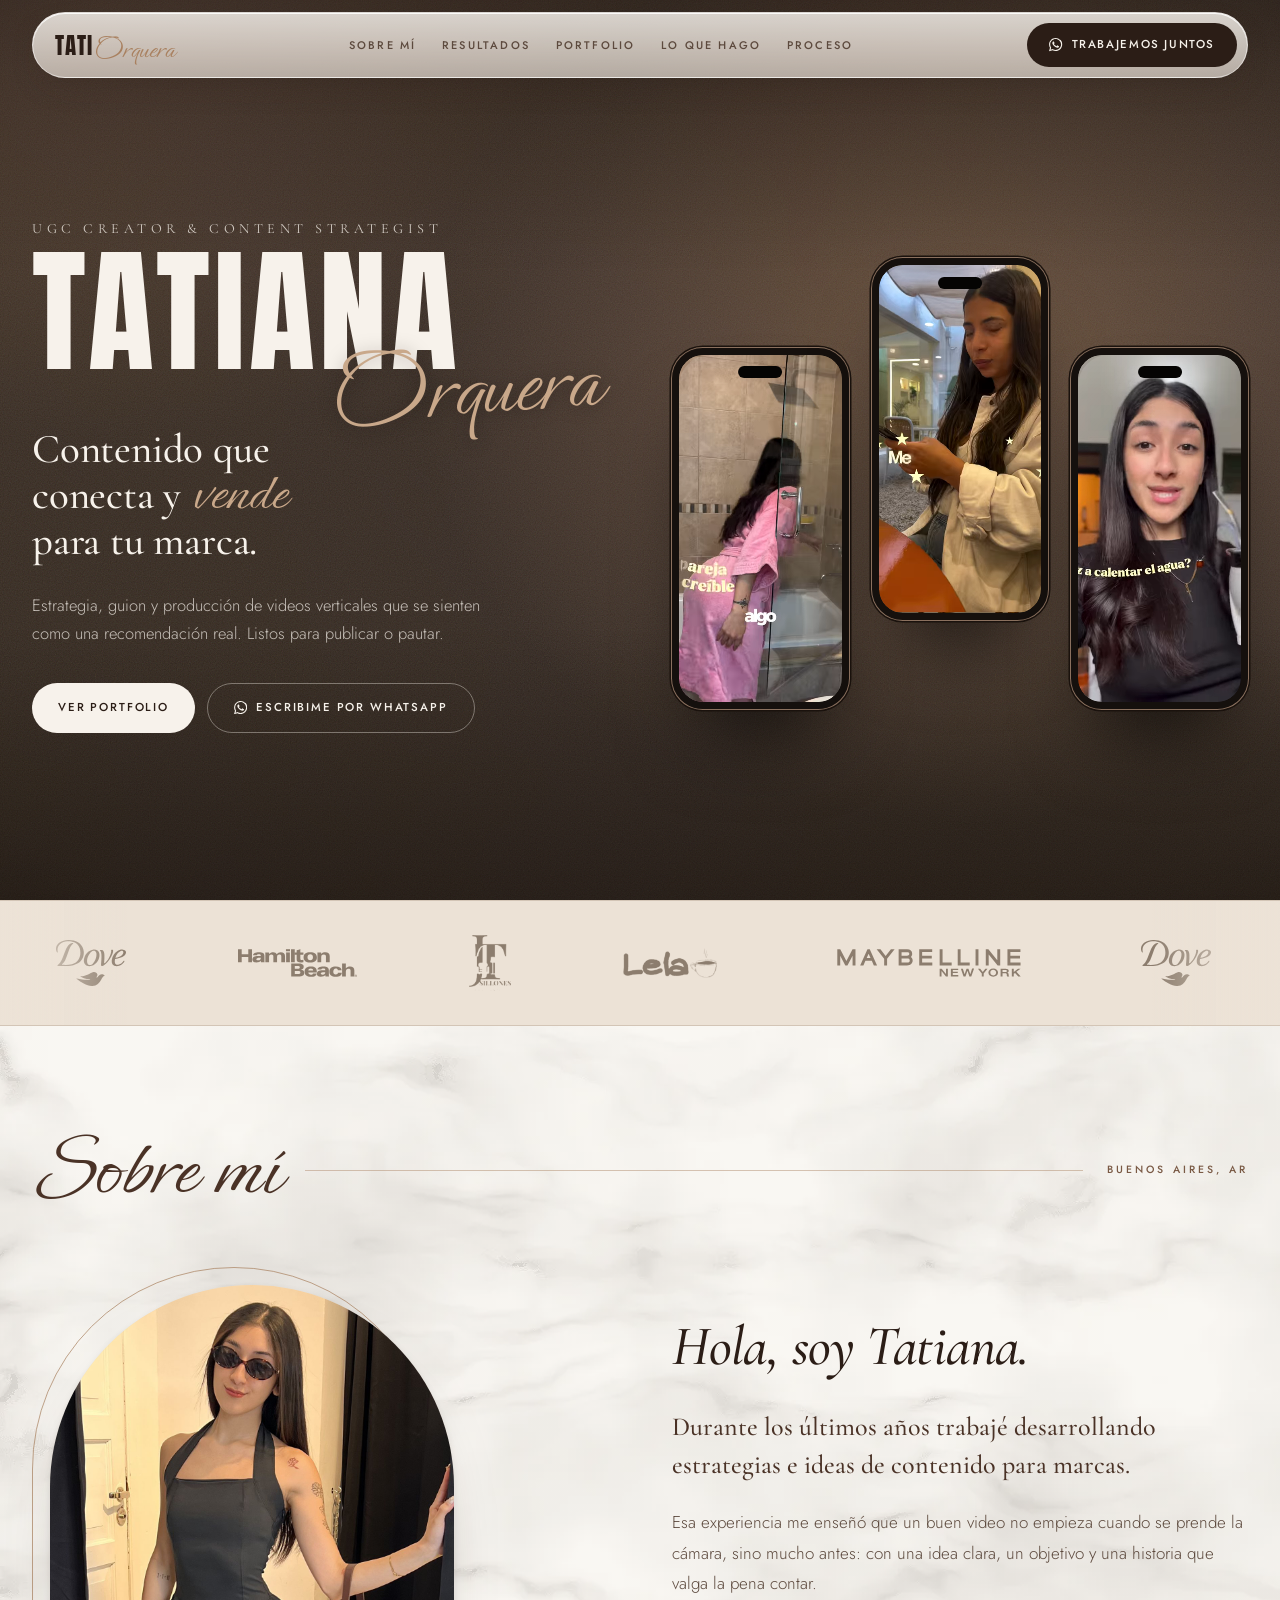
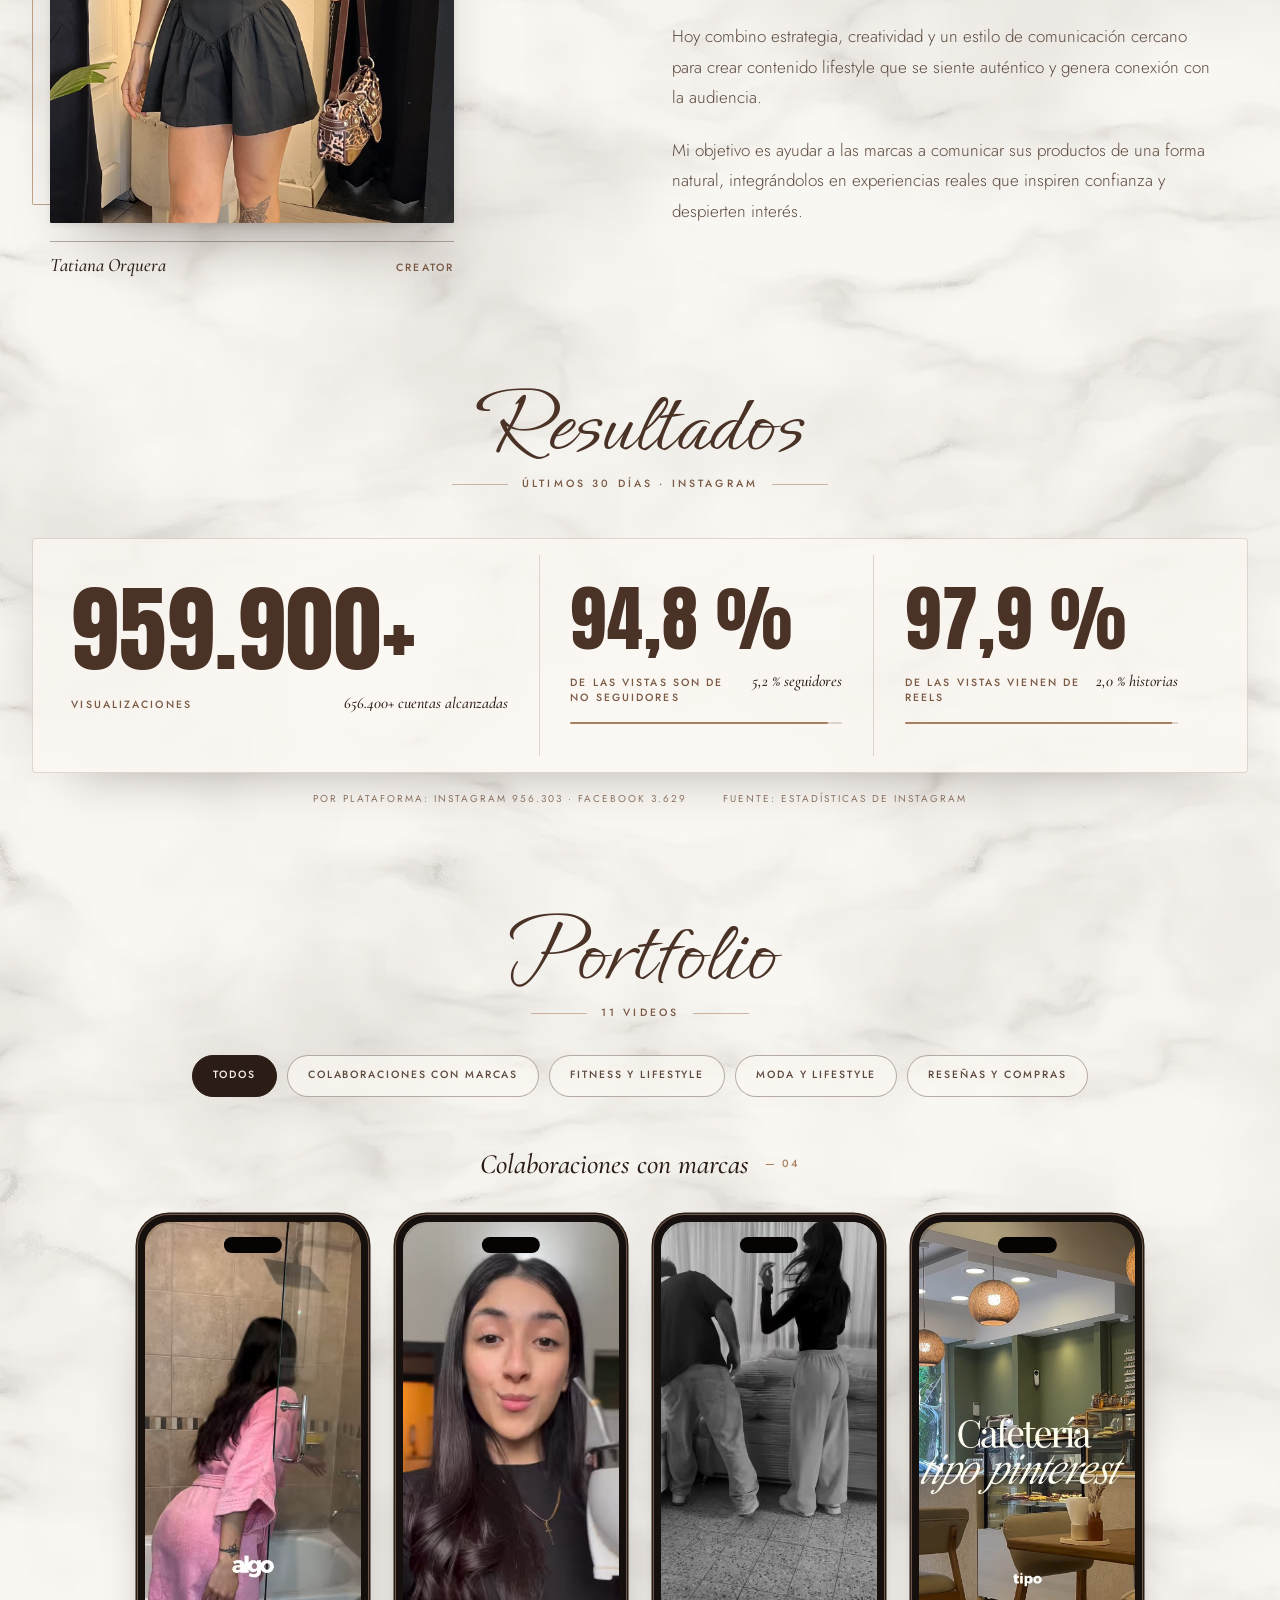
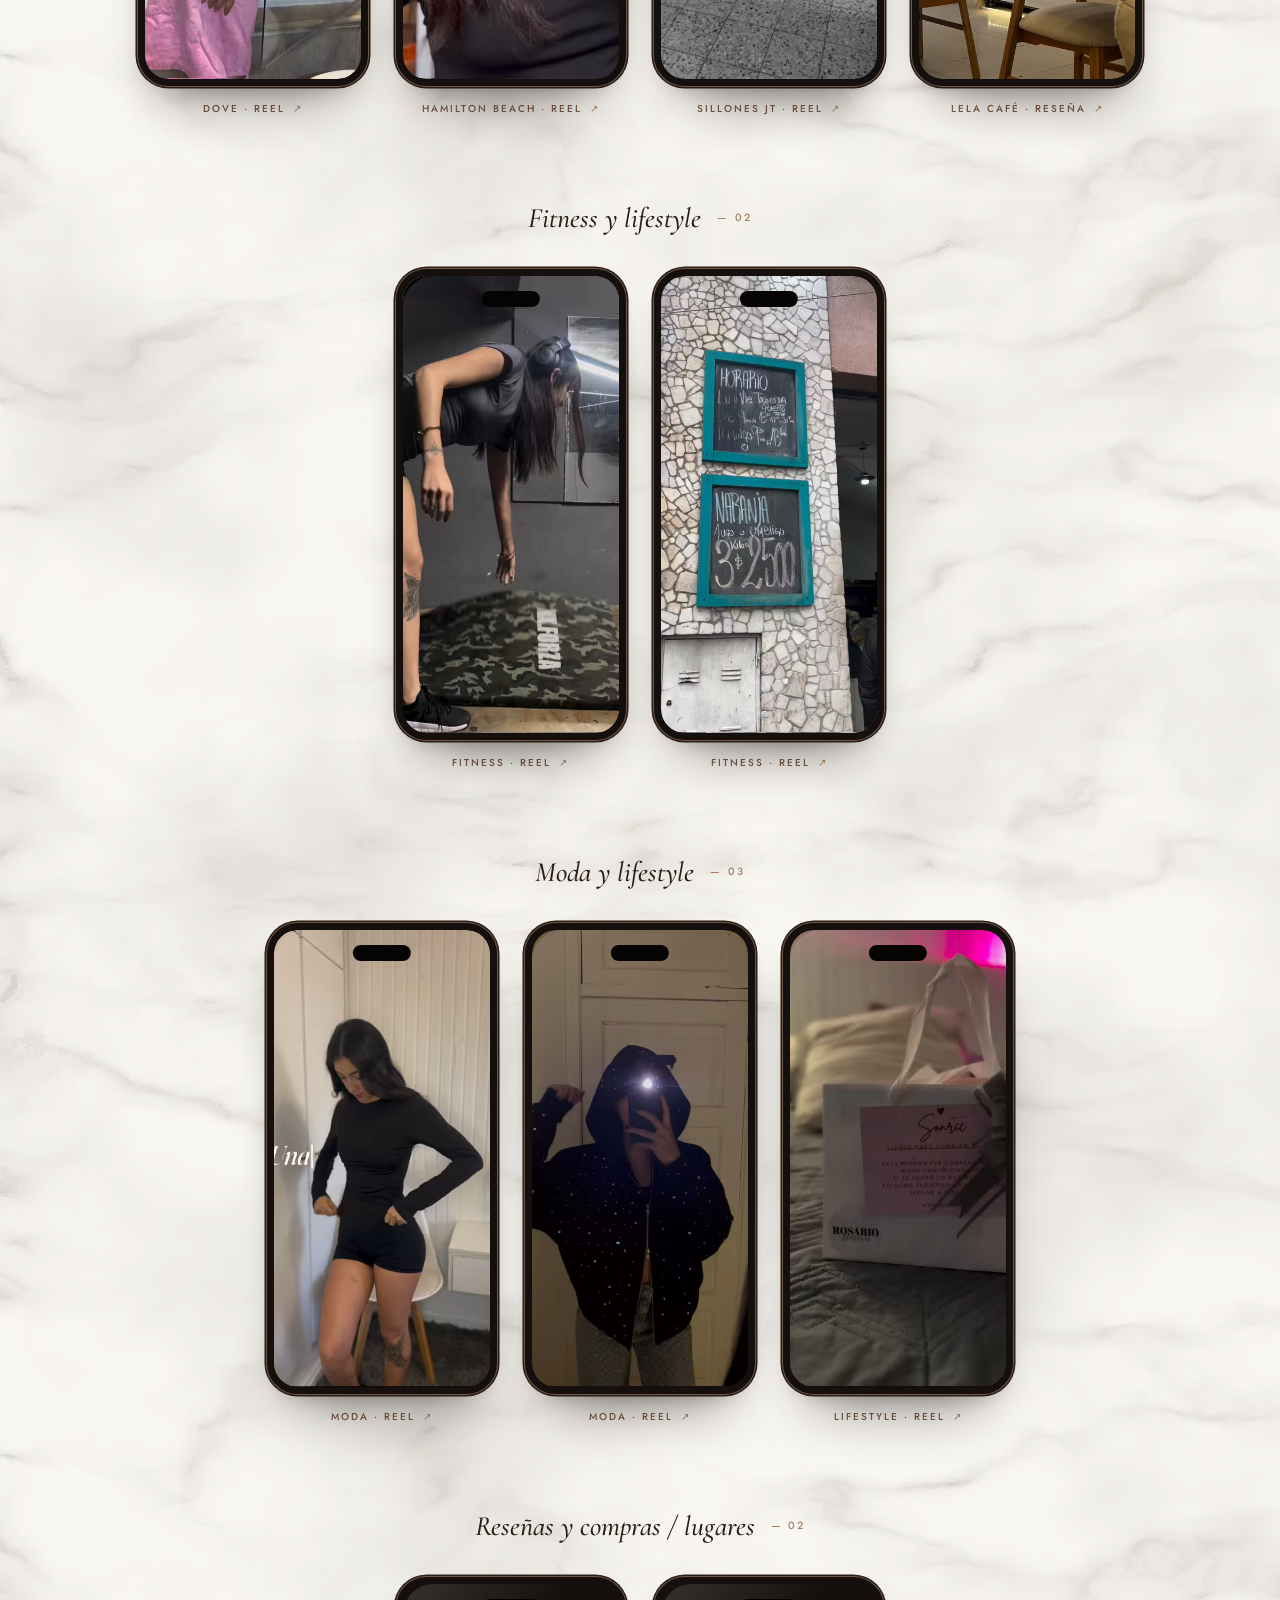
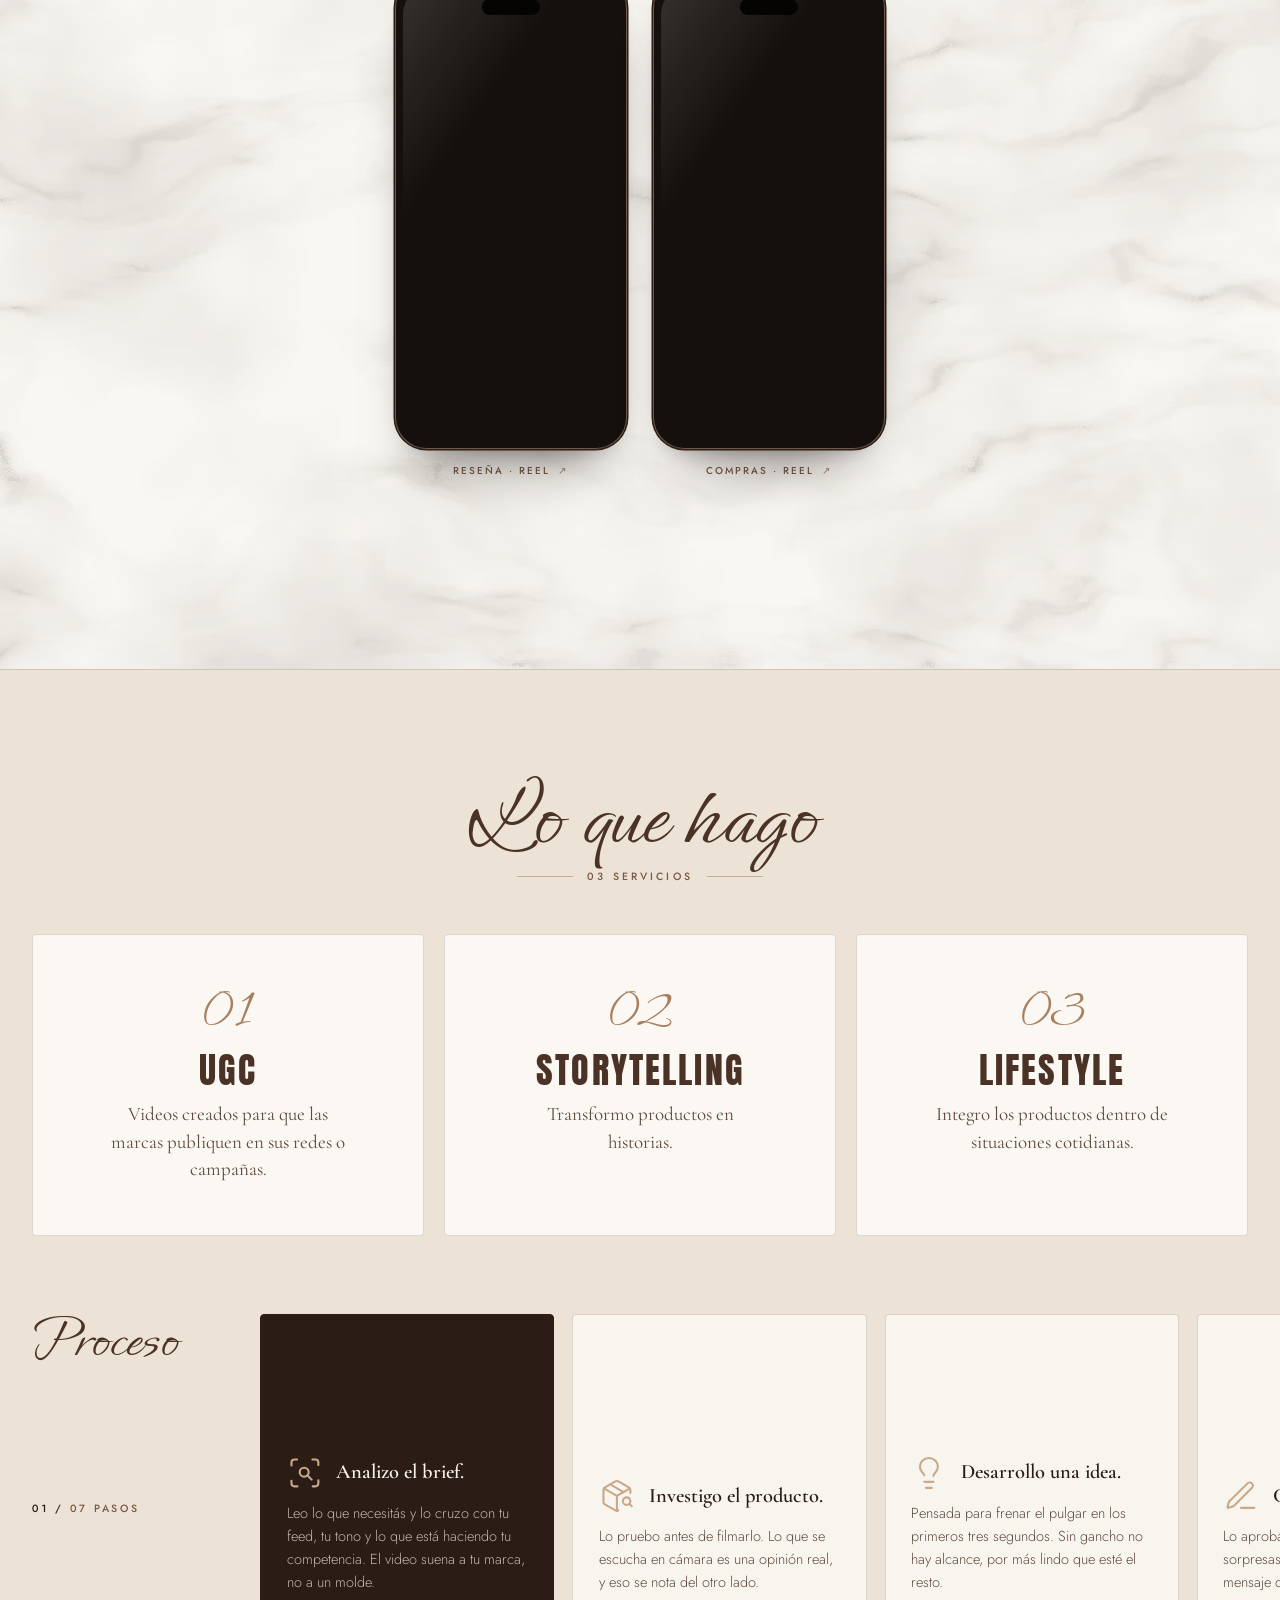
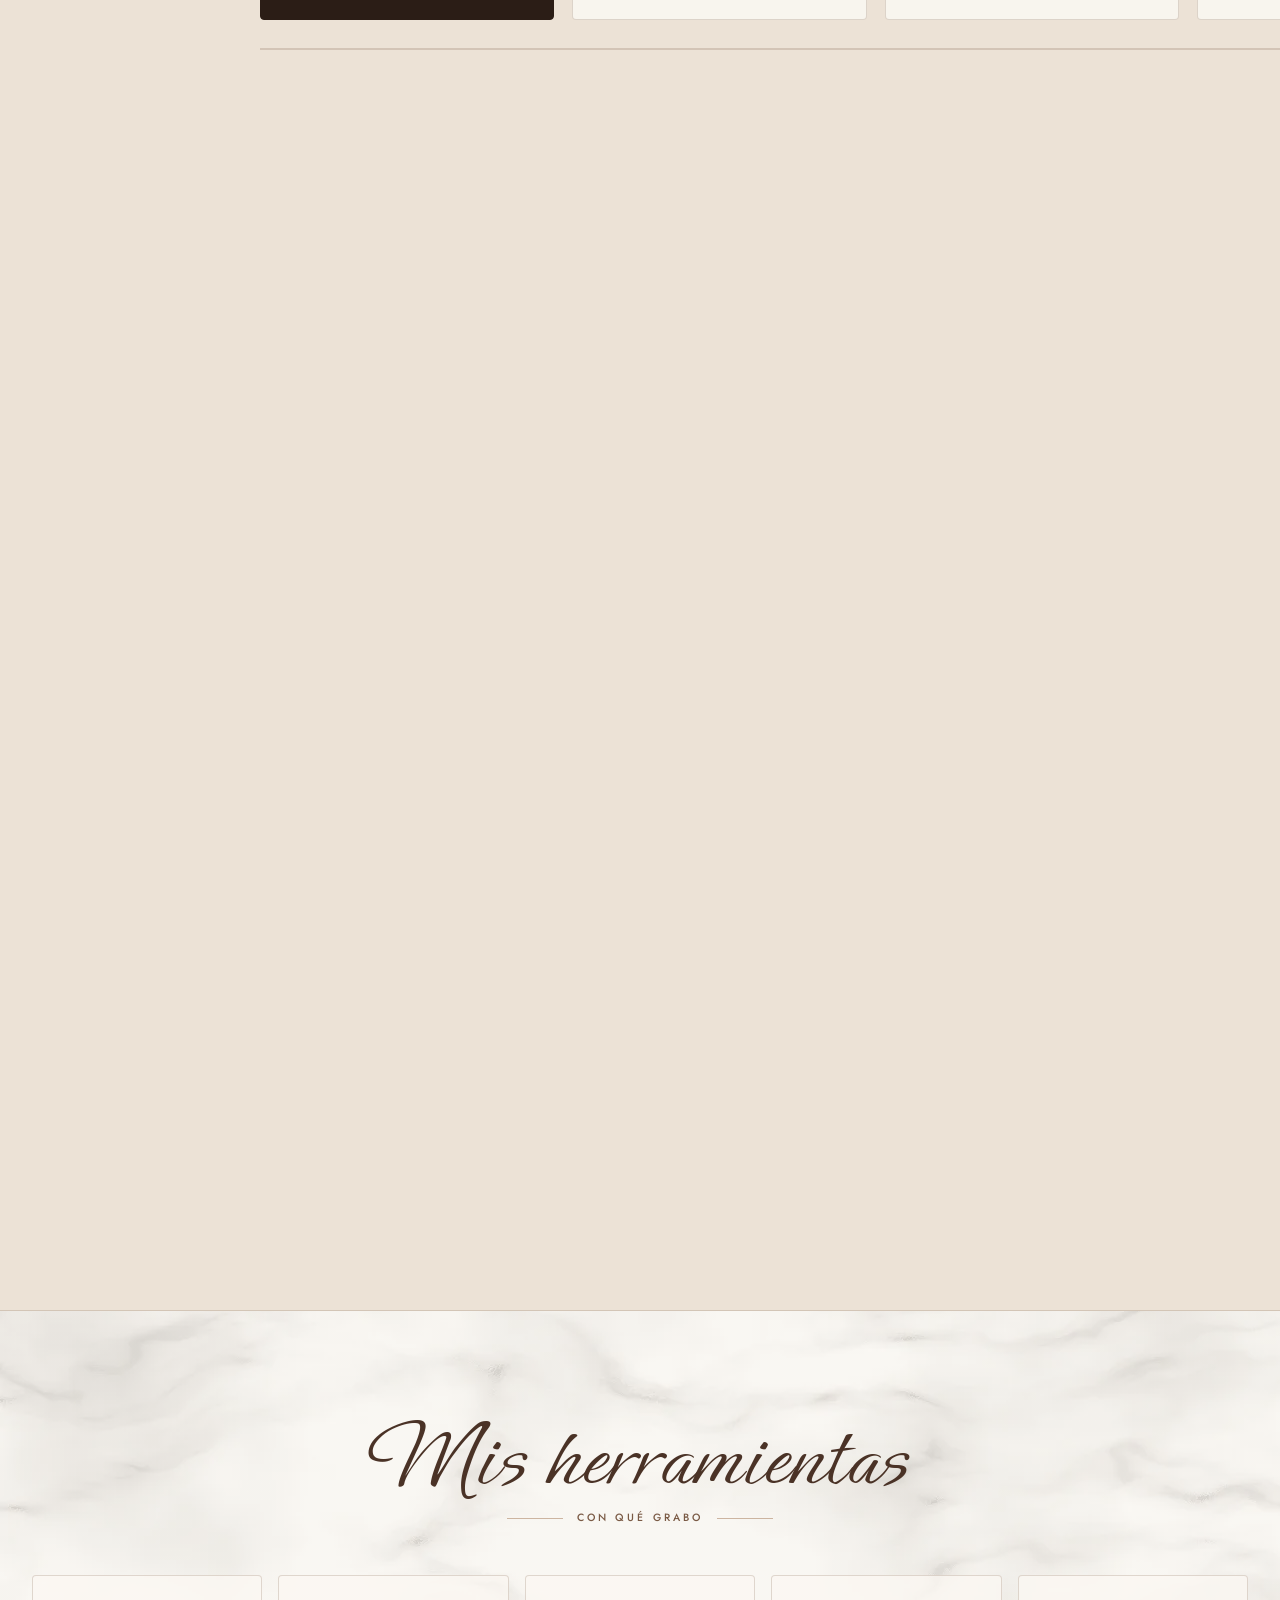
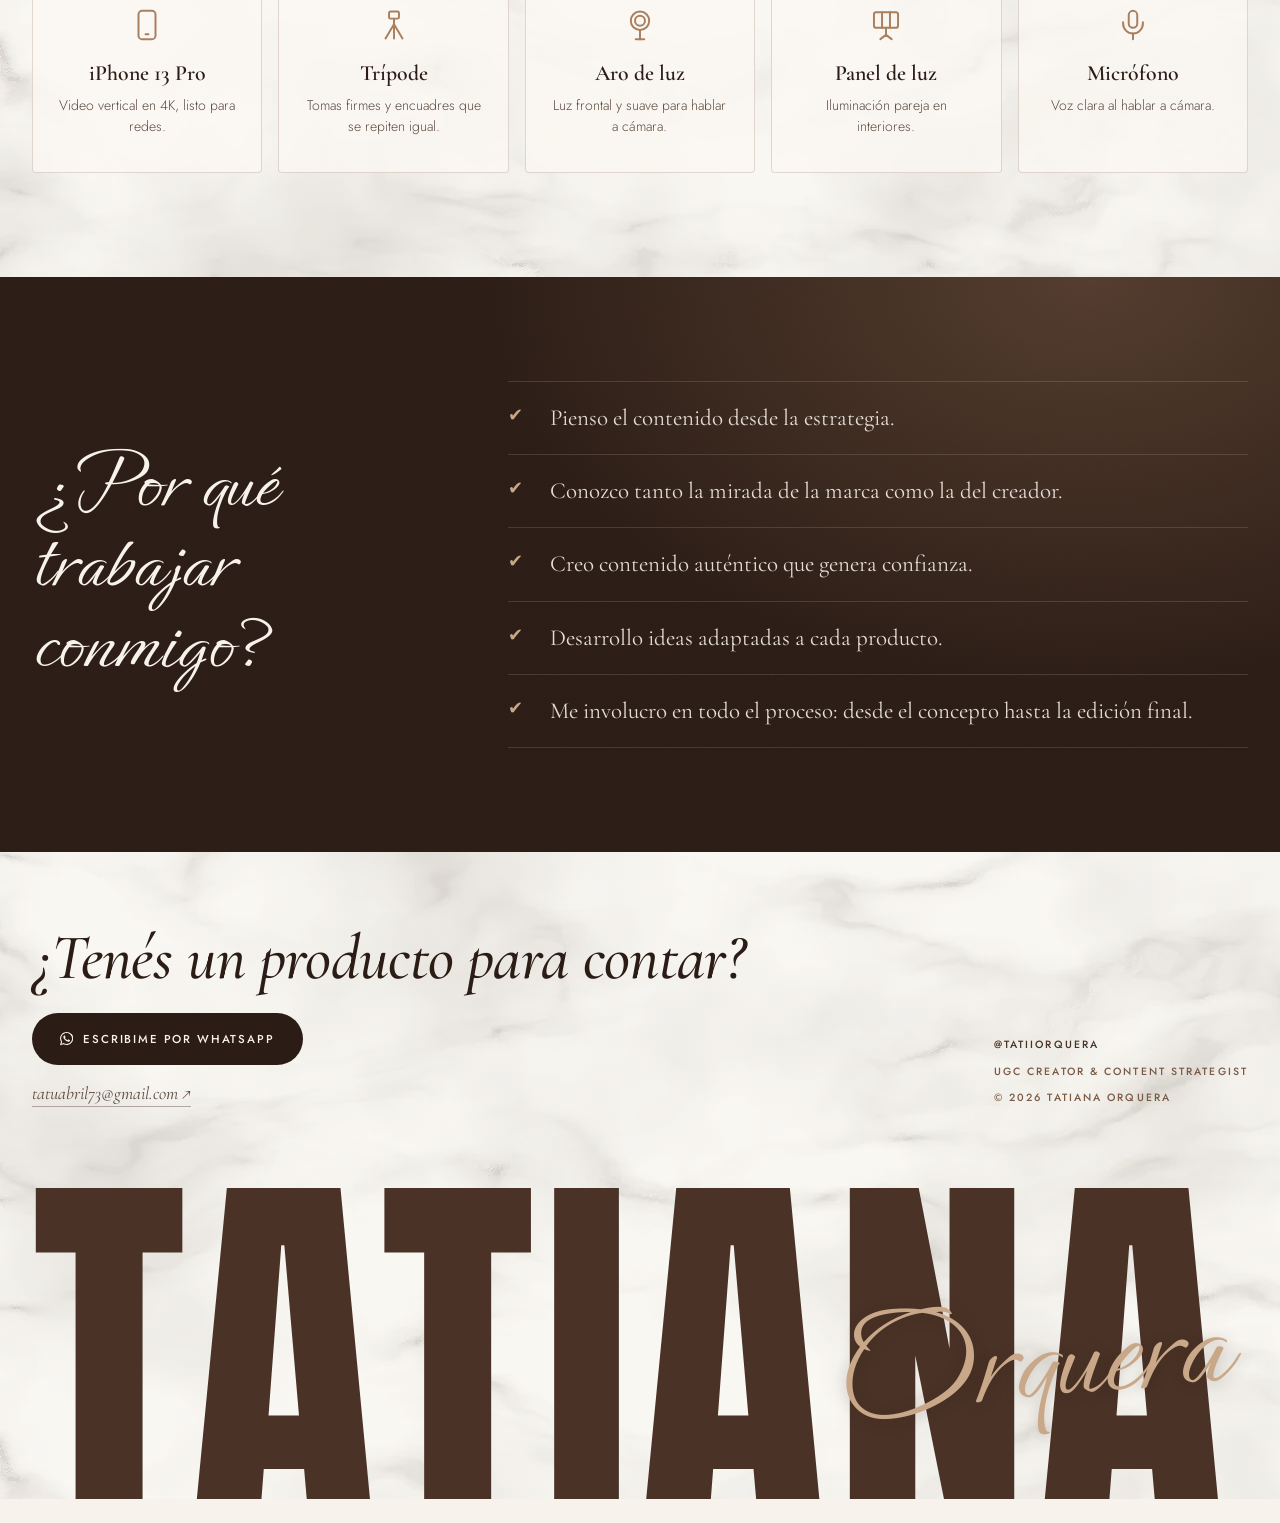
==== nueva/index.html @ b36177f3 "Publicar la maqueta "UGC media kit" en /nueva/ para compartirla Agus quiere un link para ver y pasar" ====
<!DOCTYPE html>
<html lang="es">
<head>
<meta charset="utf-8">
<meta name="viewport" content="width=device-width, initial-scale=1">
<meta name="robots" content="noindex, nofollow">
<title>Tatiana Orquera — UGC Creator &amp; Content Strategist</title>
<meta name="description" content="Contenido que conecta y vende para tu marca. UGC, storytelling y lifestyle desde Buenos Aires, Argentina.">
<meta name="author" content="Tatiana Orquera">
<meta name="theme-color" content="#2b1d16">

<meta property="og:type" content="website">
<meta property="og:locale" content="es_AR">
<meta property="og:title" content="Tatiana Orquera — UGC Creator &amp; Content Strategist">
<meta property="og:description" content="Contenido que conecta y vende para tu marca.">
<meta property="og:image" content="../assets/tat-sobre-2.jpg">
<meta name="twitter:card" content="summary_large_image">

<link rel="preconnect" href="https://fonts.googleapis.com">
<link rel="preconnect" href="https://fonts.gstatic.com" crossorigin>
<link href="https://fonts.googleapis.com/css2?family=Anton&family=Cormorant+Garamond:ital,wght@0,400;0,500;0,600;1,400;1,500&family=Ephesis&family=Jost:wght@300;400;500&display=swap" rel="stylesheet">
<link rel="stylesheet" href="styles.css?v=10">
<!-- Estética "media kit" (t_162ee374): mármol, marrones y script. Capa
     aparte encima de styles.css, que sigue siendo la base. -->
<link rel="stylesheet" href="media-kit.css?v=1">
<link rel="icon" href="data:image/svg+xml,%3Csvg xmlns='http://www.w3.org/2000/svg' viewBox='0 0 400 400'%3E%3Crect width='400' height='400' fill='%23f1f0ee'/%3E%3Ctext x='200' y='228' text-anchor='middle' font-family='Helvetica,Arial,sans-serif' font-size='112' font-weight='700' fill='%23111111'%3ETO%3C/text%3E%3C/svg%3E">
</head>
<body>

<!-- ================= NAV ================= -->
<div class="nav">
  <div class="nav__bar">
    <a class="nav__logo" href="#top">Tati <span>Orquera</span></a>

    <nav class="nav__links" aria-label="Navegación principal">
      <a href="#sobre">Sobre mí</a>
      <a href="#resultados">Resultados</a>
      <a href="#portfolio">Portfolio</a>
      <a href="#servicios">Lo que hago</a>
      <a href="#proceso">Proceso</a>
    </nav>

    <!-- Los 4 CTAs de contacto van a WhatsApp. El numero y el texto prellenado
         estan escritos en cada href: para cambiarlos, buscar "wa.me" en este
         archivo (nav, panel mobile, hero y footer). -->
    <a class="nav__cta" href="https://wa.me/5491126948688?text=Hola%20Tati!%20Vi%20tu%20portfolio%20y%20quiero%20contarte%20sobre%20mi%20marca." target="_blank" rel="noopener"><svg class="ico-wa" viewBox="0 0 24 24" aria-hidden="true" focusable="false"><path d="M17.472 14.382c-.297-.149-1.758-.867-2.03-.967-.273-.099-.471-.148-.67.15-.197.297-.767.966-.94 1.164-.173.199-.347.223-.644.075-.297-.15-1.255-.463-2.39-1.475-.883-.788-1.48-1.761-1.653-2.059-.173-.297-.018-.458.13-.606.134-.133.298-.347.446-.52.149-.174.198-.298.298-.497.099-.198.05-.371-.025-.52-.075-.149-.669-1.612-.916-2.207-.242-.579-.487-.5-.669-.51-.173-.008-.371-.01-.57-.01-.198 0-.52.074-.792.372-.272.297-1.04 1.016-1.04 2.479 0 1.462 1.065 2.875 1.213 3.074.149.198 2.096 3.2 5.077 4.487.709.306 1.262.489 1.694.625.712.227 1.36.195 1.871.118.571-.085 1.758-.719 2.006-1.413.248-.694.248-1.289.173-1.413-.074-.124-.272-.198-.57-.347m-5.421 7.403h-.004a9.87 9.87 0 0 1-5.031-1.378l-.361-.214-3.741.982.998-3.648-.235-.374a9.86 9.86 0 0 1-1.51-5.26c.001-5.45 4.436-9.884 9.888-9.884 2.64 0 5.122 1.03 6.988 2.898a9.825 9.825 0 0 1 2.893 6.994c-.003 5.45-4.437 9.884-9.885 9.884m8.413-18.297A11.815 11.815 0 0 0 12.05 0C5.495 0 .16 5.335.157 11.892c0 2.096.547 4.142 1.588 5.945L.057 24l6.305-1.654a11.882 11.882 0 0 0 5.683 1.448h.005c6.554 0 11.89-5.335 11.893-11.893A11.821 11.821 0 0 0 20.885 3.4"/></svg>Trabajemos juntos</a>

    <button class="nav__burger" type="button" aria-label="Menú" aria-expanded="false" aria-controls="nav-panel">
      <span></span><span></span><span></span>
    </button>
  </div>

  <div class="nav__panel" id="nav-panel" hidden>
    <a href="#sobre">Sobre mí</a>
    <a href="#resultados">Resultados</a>
    <a href="#portfolio">Portfolio</a>
    <a href="#servicios">Lo que hago</a>
    <a href="#proceso">Proceso</a>
    <a class="nav__panel-cta" href="https://wa.me/5491126948688?text=Hola%20Tati!%20Vi%20tu%20portfolio%20y%20quiero%20contarte%20sobre%20mi%20marca." target="_blank" rel="noopener"><svg class="ico-wa" viewBox="0 0 24 24" aria-hidden="true" focusable="false"><path d="M17.472 14.382c-.297-.149-1.758-.867-2.03-.967-.273-.099-.471-.148-.67.15-.197.297-.767.966-.94 1.164-.173.199-.347.223-.644.075-.297-.15-1.255-.463-2.39-1.475-.883-.788-1.48-1.761-1.653-2.059-.173-.297-.018-.458.13-.606.134-.133.298-.347.446-.52.149-.174.198-.298.298-.497.099-.198.05-.371-.025-.52-.075-.149-.669-1.612-.916-2.207-.242-.579-.487-.5-.669-.51-.173-.008-.371-.01-.57-.01-.198 0-.52.074-.792.372-.272.297-1.04 1.016-1.04 2.479 0 1.462 1.065 2.875 1.213 3.074.149.198 2.096 3.2 5.077 4.487.709.306 1.262.489 1.694.625.712.227 1.36.195 1.871.118.571-.085 1.758-.719 2.006-1.413.248-.694.248-1.289.173-1.413-.074-.124-.272-.198-.57-.347m-5.421 7.403h-.004a9.87 9.87 0 0 1-5.031-1.378l-.361-.214-3.741.982.998-3.648-.235-.374a9.86 9.86 0 0 1-1.51-5.26c.001-5.45 4.436-9.884 9.888-9.884 2.64 0 5.122 1.03 6.988 2.898a9.825 9.825 0 0 1 2.893 6.994c-.003 5.45-4.437 9.884-9.885 9.884m8.413-18.297A11.815 11.815 0 0 0 12.05 0C5.495 0 .16 5.335.157 11.892c0 2.096.547 4.142 1.588 5.945L.057 24l6.305-1.654a11.882 11.882 0 0 0 5.683 1.448h.005c6.554 0 11.89-5.335 11.893-11.893A11.821 11.821 0 0 0 20.885 3.4"/></svg>Trabajemos juntos</a>
  </div>
</div>

<!-- ================= HERO =================
     Estructura de la plantilla Kommakomma (maqueta A de t_5225a700): tres
     portadas escalonadas a la izquierda, el titular a la derecha y una fila de
     "trabajo destacado" al pie. El fondo nublado en WebGL es el de siempre. -->
<header class="hero" id="top">
  <div class="hero__bg" aria-hidden="true">
    <canvas class="hero__canvas"></canvas>
    <div class="hero__spot"></div>
    <div class="hero__noise"></div>
  </div>

  <div class="hero__inner">
    <div class="hero__name">
      <p class="hero__kicker">UGC Creator &amp; Content Strategist</p>
      <p class="hero__sig"><span class="hero__first">Tatiana</span> <span class="hero__last">Orquera</span></p>
    </div>

    <div class="hero__strips">
      <a class="strip" href="https://www.instagram.com/p/Dd2TcdOgCcC/" target="_blank" rel="noopener" aria-label="Ver el reel para Dove">
        <img src="../assets/reels/collab-dove.jpg" width="360" height="640" alt="Reel para Dove" fetchpriority="high" decoding="async">
        <video class="reel__video" muted loop playsinline preload="metadata" poster="../assets/reels/collab-dove.jpg" aria-hidden="true" tabindex="-1">
          <source src="../assets/reels/video/collab-dove.mp4" type="video/mp4">
          <source src="../assets/reels/video/collab-dove.webm" type="video/webm">
        </video>
      </a>
      <a class="strip" href="https://www.instagram.com/p/Dd60JBLP77_/" target="_blank" rel="noopener" aria-label="Ver la reseña de Lela Café">
        <img src="../assets/reels/collab-lela-cafe.jpg" width="360" height="640" alt="Reseña de Lela Café" decoding="async">
        <video class="reel__video" muted loop playsinline preload="metadata" poster="../assets/reels/collab-lela-cafe.jpg" aria-hidden="true" tabindex="-1">
          <source src="../assets/reels/video/collab-lela-cafe.mp4" type="video/mp4">
          <source src="../assets/reels/video/collab-lela-cafe.webm" type="video/webm">
        </video>
      </a>
      <a class="strip" href="https://www.instagram.com/p/DcELaFHBp1u/" target="_blank" rel="noopener" aria-label="Ver el reel para Hamilton Beach">
        <img src="../assets/reels/collab-hamilton-beach.jpg" width="360" height="640" alt="Reel para Hamilton Beach" decoding="async">
        <video class="reel__video" muted loop playsinline preload="metadata" poster="../assets/reels/collab-hamilton-beach.jpg" aria-hidden="true" tabindex="-1">
          <source src="../assets/reels/video/collab-hamilton-beach.mp4" type="video/mp4">
          <source src="../assets/reels/video/collab-hamilton-beach.webm" type="video/webm">
        </video>
      </a>
    </div>

    <div class="hero__copy">
      <h1 class="hero__title">Contenido que conecta y <span>vende</span> para tu marca.</h1>
      <p class="hero__lead">Estrategia, guion y producción de videos verticales que se sienten como una recomendación real. Listos para publicar o pautar.</p>
      <div class="hero__actions">
        <a class="btn btn--solid" href="#portfolio">Ver portfolio</a>
        <a class="btn btn--ghost" href="https://wa.me/5491126948688?text=Hola%20Tati!%20Vi%20tu%20portfolio%20y%20quiero%20contarte%20sobre%20mi%20marca." target="_blank" rel="noopener"><svg class="ico-wa" viewBox="0 0 24 24" aria-hidden="true" focusable="false"><path d="M17.472 14.382c-.297-.149-1.758-.867-2.03-.967-.273-.099-.471-.148-.67.15-.197.297-.767.966-.94 1.164-.173.199-.347.223-.644.075-.297-.15-1.255-.463-2.39-1.475-.883-.788-1.48-1.761-1.653-2.059-.173-.297-.018-.458.13-.606.134-.133.298-.347.446-.52.149-.174.198-.298.298-.497.099-.198.05-.371-.025-.52-.075-.149-.669-1.612-.916-2.207-.242-.579-.487-.5-.669-.51-.173-.008-.371-.01-.57-.01-.198 0-.52.074-.792.372-.272.297-1.04 1.016-1.04 2.479 0 1.462 1.065 2.875 1.213 3.074.149.198 2.096 3.2 5.077 4.487.709.306 1.262.489 1.694.625.712.227 1.36.195 1.871.118.571-.085 1.758-.719 2.006-1.413.248-.694.248-1.289.173-1.413-.074-.124-.272-.198-.57-.347m-5.421 7.403h-.004a9.87 9.87 0 0 1-5.031-1.378l-.361-.214-3.741.982.998-3.648-.235-.374a9.86 9.86 0 0 1-1.51-5.26c.001-5.45 4.436-9.884 9.888-9.884 2.64 0 5.122 1.03 6.988 2.898a9.825 9.825 0 0 1 2.893 6.994c-.003 5.45-4.437 9.884-9.885 9.884m8.413-18.297A11.815 11.815 0 0 0 12.05 0C5.495 0 .16 5.335.157 11.892c0 2.096.547 4.142 1.588 5.945L.057 24l6.305-1.654a11.882 11.882 0 0 0 5.683 1.448h.005c6.554 0 11.89-5.335 11.893-11.893A11.821 11.821 0 0 0 20.885 3.4"/></svg>Escribime por WhatsApp</a>
      </div>
    </div>
  </div>
</header>

<!-- ================= MARCAS (franja) =================
     Logos reales de las marcas con las que trabajó, en gris. Se repiten
     cuatro veces: el track se desplaza un 50 % y cada mitad tiene que
     cubrir una pantalla ancha sin corte. Solo la primera tanda se lee
     con lector de pantalla. Reemplaza al ticker de palabras y a la
     sección "Marcas con las que trabajé" que estaba al pie. -->
<section class="logos" aria-label="Marcas con las que trabajé">
  <ul class="logos__track">
    <li><img src="../assets/marcas/dove.svg" alt="Dove" width="120" height="78" class="logo--dove"></li>
    <li><img src="../assets/marcas/hamilton-beach.svg" alt="Hamilton Beach" width="160" height="38" class="logo--hb"></li>
    <li><img src="../assets/marcas/sillones-jt.png" alt="Sillones JT" width="60" height="80" class="logo--jt"></li>
    <li><img src="../assets/marcas/lela-cafe.png" alt="Lela Café" width="120" height="38" class="logo--lela"></li>
    <li><img src="../assets/marcas/maybelline.svg" alt="Maybelline" width="241" height="53" class="logo--mny"></li>
    <li aria-hidden="true"><img src="../assets/marcas/dove.svg" alt="" width="120" height="78" class="logo--dove"></li>
    <li aria-hidden="true"><img src="../assets/marcas/hamilton-beach.svg" alt="" width="160" height="38" class="logo--hb"></li>
    <li aria-hidden="true"><img src="../assets/marcas/sillones-jt.png" alt="" width="60" height="80" class="logo--jt"></li>
    <li aria-hidden="true"><img src="../assets/marcas/lela-cafe.png" alt="" width="120" height="38" class="logo--lela"></li>
    <li aria-hidden="true"><img src="../assets/marcas/maybelline.svg" alt="" width="241" height="53" class="logo--mny"></li>
    <li aria-hidden="true"><img src="../assets/marcas/dove.svg" alt="" width="120" height="78" class="logo--dove"></li>
    <li aria-hidden="true"><img src="../assets/marcas/hamilton-beach.svg" alt="" width="160" height="38" class="logo--hb"></li>
    <li aria-hidden="true"><img src="../assets/marcas/sillones-jt.png" alt="" width="60" height="80" class="logo--jt"></li>
    <li aria-hidden="true"><img src="../assets/marcas/lela-cafe.png" alt="" width="120" height="38" class="logo--lela"></li>
    <li aria-hidden="true"><img src="../assets/marcas/maybelline.svg" alt="" width="241" height="53" class="logo--mny"></li>
    <li aria-hidden="true"><img src="../assets/marcas/dove.svg" alt="" width="120" height="78" class="logo--dove"></li>
    <li aria-hidden="true"><img src="../assets/marcas/hamilton-beach.svg" alt="" width="160" height="38" class="logo--hb"></li>
    <li aria-hidden="true"><img src="../assets/marcas/sillones-jt.png" alt="" width="60" height="80" class="logo--jt"></li>
    <li aria-hidden="true"><img src="../assets/marcas/lela-cafe.png" alt="" width="120" height="38" class="logo--lela"></li>
    <li aria-hidden="true"><img src="../assets/marcas/maybelline.svg" alt="" width="241" height="53" class="logo--mny"></li>
  </ul>
</section>

<!-- ================= SOBRE MÍ ================= -->
<section class="sobre" id="sobre">
  <div class="wrap">
    <div class="rule-head">
      <h2 class="rule-head__label">Sobre mí</h2>
      <span class="rule-head__line"></span>
      <span class="rule-head__meta">Buenos Aires, AR</span>
    </div>

    <div class="sobre__grid">
      <div class="sobre__aside">
        <figure class="portrait">
          <img src="../assets/tat-sobre-2.jpg" width="1200" height="1600" alt="Retrato de Tatiana Orquera" loading="lazy" decoding="async">
        </figure>
        <div class="portrait__caption">
          <span>Tatiana Orquera</span>
          <span>Creator</span>
        </div>
      </div>

      <div class="sobre__body">
        <p class="sobre__hi">Hola, soy Tatiana.</p>
        <p class="sobre__lead">Durante los últimos años trabajé desarrollando estrategias e ideas de contenido para marcas.</p>
        <p class="sobre__p">Esa experiencia me enseñó que un buen video no empieza cuando se prende la cámara, sino mucho antes: con una idea clara, un objetivo y una historia que valga la pena contar.</p>
        <p class="sobre__p">Hoy combino estrategia, creatividad y un estilo de comunicación cercano para crear contenido lifestyle que se siente auténtico y genera conexión con la audiencia.</p>
        <p class="sobre__p">Mi objetivo es ayudar a las marcas a comunicar sus productos de una forma natural, integrándolos en experiencias reales que inspiren confianza y despierten interés.</p>
      </div>
    </div>
  </div>
</section>

<!-- ================= RESULTADOS =================
     Números grandes con reglas finas, como la maqueta A. Las barras son
     proporcionales al porcentaje (el ancho va en --p). Datos de Instagram. -->
<section class="resultados" id="resultados">
  <div class="wrap">
    <div class="sec-head">
      <h2 class="sec-head__title">Resultados</h2>
      <span class="sec-head__meta">Últimos 30 días · Instagram</span>
    </div>

    <div class="nums">
      <article class="num num--main">
        <div class="num__v">959.900+</div>
        <p class="num__l"><span>Visualizaciones</span><b>656.400+ cuentas alcanzadas</b></p>
      </article>
      <article class="num">
        <div class="num__v">94,8 %</div>
        <p class="num__l"><span>De las vistas son de no seguidores</span><b>5,2 % seguidores</b></p>
        <i class="num__bar" style="--p:94.8%"></i>
      </article>
      <article class="num">
        <div class="num__v">97,9 %</div>
        <p class="num__l"><span>De las vistas vienen de reels</span><b>2,0 % historias</b></p>
        <i class="num__bar" style="--p:97.9%"></i>
      </article>
    </div>
    <p class="nums__foot"><span>Por plataforma: Instagram 956.303 · Facebook 3.629</span><span>Fuente: estadísticas de Instagram</span></p>
  </div>
</section>

<!-- ================= PORTFOLIO ================= -->
<section class="portfolio" id="portfolio" data-cat="all">
  <div class="wrap">
    <div class="sec-head">
      <h2 class="sec-head__title">Portfolio</h2>
      <span class="sec-head__meta">11 videos</span>
    </div>

    <div class="tabs" role="tablist" aria-label="Filtrar portfolio">
      <button class="tab" role="tab" data-cat="all"  aria-selected="true"  aria-controls="grp-marcas grp-fit grp-moda grp-res">Todos</button>
      <button class="tab" role="tab" data-cat="marcas" aria-selected="false" aria-controls="grp-marcas">Colaboraciones con marcas</button>
      <button class="tab" role="tab" data-cat="fit"  aria-selected="false" aria-controls="grp-fit">Fitness y lifestyle</button>
      <button class="tab" role="tab" data-cat="moda" aria-selected="false" aria-controls="grp-moda">Moda y lifestyle</button>
      <button class="tab" role="tab" data-cat="res"  aria-selected="false" aria-controls="grp-res">Reseñas y compras</button>
    </div>

    <div class="group" id="grp-marcas" data-cat="marcas">
      <div class="group__head">
        <h3>Colaboraciones con marcas</h3>
        <span>04</span>
      </div>
      <div class="reels">
        <a class="reel" href="https://www.instagram.com/p/Dd2TcdOgCcC/" target="_blank" rel="noopener">
          <div class="reel__frame" data-placeholder="Portada del reel">
            <img src="../assets/reels/collab-dove.jpg" alt="Reel para Dove: rutina de ducha con la línea Everything Shower" loading="lazy" decoding="async">
            <video class="reel__video" muted loop playsinline preload="none" poster="../assets/reels/collab-dove.jpg" aria-hidden="true" tabindex="-1">
              <source src="../assets/reels/video/collab-dove.mp4" type="video/mp4">
              <source src="../assets/reels/video/collab-dove.webm" type="video/webm">
            </video>
          </div>
          <div class="reel__meta"><span>Dove · Reel</span><span class="reel__arrow">↗</span></div>
        </a>
        <a class="reel" href="https://www.instagram.com/p/DcELaFHBp1u/" target="_blank" rel="noopener">
          <div class="reel__frame" data-placeholder="Portada del reel">
            <img src="../assets/reels/collab-hamilton-beach.jpg" alt="Reel para Hamilton Beach: la pava eléctrica para el mate" loading="lazy" decoding="async">
            <video class="reel__video" muted loop playsinline preload="none" poster="../assets/reels/collab-hamilton-beach.jpg" aria-hidden="true" tabindex="-1">
              <source src="../assets/reels/video/collab-hamilton-beach.mp4" type="video/mp4">
              <source src="../assets/reels/video/collab-hamilton-beach.webm" type="video/webm">
            </video>
          </div>
          <div class="reel__meta"><span>Hamilton Beach · Reel</span><span class="reel__arrow">↗</span></div>
        </a>
        <a class="reel" href="https://www.instagram.com/p/DcekUw6pFPO/" target="_blank" rel="noopener">
          <div class="reel__frame" data-placeholder="Portada del reel">
            <img src="../assets/reels/collab-sillones-jt.jpg" alt="Reel para Sillones JT: llega el sillón nuevo" loading="lazy" decoding="async">
            <video class="reel__video" muted loop playsinline preload="none" poster="../assets/reels/collab-sillones-jt.jpg" aria-hidden="true" tabindex="-1">
              <source src="../assets/reels/video/collab-sillones-jt.mp4" type="video/mp4">
              <source src="../assets/reels/video/collab-sillones-jt.webm" type="video/webm">
            </video>
          </div>
          <div class="reel__meta"><span>Sillones JT · Reel</span><span class="reel__arrow">↗</span></div>
        </a>
        <a class="reel" href="https://www.instagram.com/p/Dd60JBLP77_/" target="_blank" rel="noopener">
          <div class="reel__frame" data-placeholder="Portada del reel">
            <img src="../assets/reels/collab-lela-cafe.jpg" alt="Reel de reseña: cafetería Lela Café" loading="lazy" decoding="async">
            <video class="reel__video" muted loop playsinline preload="none" poster="../assets/reels/collab-lela-cafe.jpg" aria-hidden="true" tabindex="-1">
              <source src="../assets/reels/video/collab-lela-cafe.mp4" type="video/mp4">
              <source src="../assets/reels/video/collab-lela-cafe.webm" type="video/webm">
            </video>
          </div>
          <div class="reel__meta"><span>Lela Café · Reseña</span><span class="reel__arrow">↗</span></div>
        </a>
      </div>
    </div>

    <div class="group" id="grp-fit" data-cat="fit">
      <div class="group__head">
        <h3>Fitness y lifestyle</h3>
        <span>02</span>
      </div>
      <div class="reels">
        <a class="reel" href="https://www.instagram.com/reel/Dbds50-g-Pz/" target="_blank" rel="noopener">
          <div class="reel__frame" data-placeholder="Portada del reel">
            <img src="../assets/reels/reel-fit-1.jpg" alt="Reel de fitness y lifestyle" loading="lazy" decoding="async">
            <video class="reel__video" muted loop playsinline preload="none" poster="../assets/reels/reel-fit-1.jpg" aria-hidden="true" tabindex="-1">
              <source src="../assets/reels/video/reel-fit-1.mp4" type="video/mp4">
              <source src="../assets/reels/video/reel-fit-1.webm" type="video/webm">
            </video>
          </div>
          <div class="reel__meta"><span>Fitness · Reel</span><span class="reel__arrow">↗</span></div>
        </a>
        <a class="reel" href="https://www.instagram.com/reel/DbjzSzgg4Fv/" target="_blank" rel="noopener">
          <div class="reel__frame" data-placeholder="Portada del reel">
            <img src="../assets/reels/reel-fit-2.jpg" alt="Reel de fitness y lifestyle" loading="lazy" decoding="async">
            <video class="reel__video" muted loop playsinline preload="none" poster="../assets/reels/reel-fit-2.jpg" aria-hidden="true" tabindex="-1">
              <source src="../assets/reels/video/reel-fit-2.mp4" type="video/mp4">
              <source src="../assets/reels/video/reel-fit-2.webm" type="video/webm">
            </video>
          </div>
          <div class="reel__meta"><span>Fitness · Reel</span><span class="reel__arrow">↗</span></div>
        </a>
      </div>
    </div>

    <div class="group" id="grp-moda" data-cat="moda">
      <div class="group__head">
        <h3>Moda y lifestyle</h3>
        <span>03</span>
      </div>
      <div class="reels">
        <a class="reel" href="https://www.instagram.com/reel/DbZGqeRMq2l/" target="_blank" rel="noopener">
          <div class="reel__frame" data-placeholder="Portada del reel">
            <img src="../assets/reels/reel-moda-1.jpg" alt="Reel de moda: una remera, tres outfits" loading="lazy" decoding="async">
            <video class="reel__video" muted loop playsinline preload="none" poster="../assets/reels/reel-moda-1.jpg" aria-hidden="true" tabindex="-1">
              <source src="../assets/reels/video/reel-moda-1.mp4" type="video/mp4">
              <source src="../assets/reels/video/reel-moda-1.webm" type="video/webm">
            </video>
          </div>
          <div class="reel__meta"><span>Moda · Reel</span><span class="reel__arrow">↗</span></div>
        </a>
        <a class="reel" href="https://www.instagram.com/reel/DXkL4sUkZz_/" target="_blank" rel="noopener">
          <div class="reel__frame" data-placeholder="Portada del reel">
            <img src="../assets/reels/reel-moda-2.jpg" alt="Reel de moda y lifestyle" loading="lazy" decoding="async">
            <video class="reel__video" muted loop playsinline preload="none" poster="../assets/reels/reel-moda-2.jpg" aria-hidden="true" tabindex="-1">
              <source src="../assets/reels/video/reel-moda-2.mp4" type="video/mp4">
              <source src="../assets/reels/video/reel-moda-2.webm" type="video/webm">
            </video>
          </div>
          <div class="reel__meta"><span>Moda · Reel</span><span class="reel__arrow">↗</span></div>
        </a>
        <a class="reel" href="https://www.instagram.com/reel/DUrYJG8gNAv/" target="_blank" rel="noopener">
          <div class="reel__frame" data-placeholder="Portada del reel">
            <img src="../assets/reels/reel-moda-3.jpg" alt="Reel de lifestyle" loading="lazy" decoding="async">
            <video class="reel__video" muted loop playsinline preload="none" poster="../assets/reels/reel-moda-3.jpg" aria-hidden="true" tabindex="-1">
              <source src="../assets/reels/video/reel-moda-3.mp4" type="video/mp4">
              <source src="../assets/reels/video/reel-moda-3.webm" type="video/webm">
            </video>
          </div>
          <div class="reel__meta"><span>Lifestyle · Reel</span><span class="reel__arrow">↗</span></div>
        </a>
      </div>
    </div>

    <div class="group group--last" id="grp-res" data-cat="res">
      <div class="group__head">
        <h3>Reseñas y compras / lugares</h3>
        <span>02</span>
      </div>
      <div class="reels">
        <a class="reel" href="https://www.instagram.com/reel/DbqSKSdg8qJ/" target="_blank" rel="noopener">
          <div class="reel__frame" data-placeholder="Portada del reel">
            <img src="../assets/reels/reel-res-1.jpg" alt="Reel de reseña: date night en Bodegón Núñez" loading="lazy" decoding="async">
            <video class="reel__video" muted loop playsinline preload="none" poster="../assets/reels/reel-res-1.jpg" aria-hidden="true" tabindex="-1">
              <source src="../assets/reels/video/reel-res-1.mp4" type="video/mp4">
              <source src="../assets/reels/video/reel-res-1.webm" type="video/webm">
            </video>
          </div>
          <div class="reel__meta"><span>Reseña · Reel</span><span class="reel__arrow">↗</span></div>
        </a>
        <a class="reel" href="https://www.instagram.com/reel/DbVqaI2AG2d/" target="_blank" rel="noopener">
          <div class="reel__frame" data-placeholder="Portada del reel">
            <img src="../assets/reels/reel-res-2.jpg" alt="Reel de compras: una mañana yendo a Eleven" loading="lazy" decoding="async">
            <video class="reel__video" muted loop playsinline preload="none" poster="../assets/reels/reel-res-2.jpg" aria-hidden="true" tabindex="-1">
              <source src="../assets/reels/video/reel-res-2.mp4" type="video/mp4">
              <source src="../assets/reels/video/reel-res-2.webm" type="video/webm">
            </video>
          </div>
          <div class="reel__meta"><span>Compras · Reel</span><span class="reel__arrow">↗</span></div>
        </a>
      </div>
    </div>
  </div>
</section>

<!-- ================= LO QUE HAGO ================= -->
<section class="servicios" id="servicios">
  <div class="wrap">
    <div class="sec-head">
      <h2 class="sec-head__title">Lo que hago</h2>
      <span class="sec-head__meta">03 servicios</span>
    </div>

    <div class="cards">
      <article class="card">
        <span class="card__num">01</span>
        <h3 class="card__title">UGC</h3>
        <p class="card__text">Videos creados para que las marcas publiquen en sus redes o campañas.</p>
      </article>
      <article class="card">
        <span class="card__num">02</span>
        <h3 class="card__title">Storytelling</h3>
        <p class="card__text">Transformo productos en historias.</p>
      </article>
      <article class="card">
        <span class="card__num">03</span>
        <h3 class="card__title">Lifestyle</h3>
        <p class="card__text">Integro los productos dentro de situaciones cotidianas.</p>
      </article>
    </div>
  </div>

  <!-- ===== PROCESO =====
       Vive dentro de "Lo que hago" porque la fila "Producción" que estaba aca
       (Idea / Guion / Grabación / Edición / Entrega) era un subconjunto exacto
       de estos 7 pasos: le faltaban el 01 y el 02, justo los que separan a una
       creadora de una editora de video. Sale del .wrap para poder sangrar hasta
       el borde derecho; el id se conserva para que el link del nav siga yendo
       a algun lado.

       Track horizontal: el JS mide el ancho del riel, estira el contenedor esa
       misma cantidad y fija la banda en pantalla, asi el scroll vertical mueve
       los pasos de lado. Sin JS, en mobile o con movimiento reducido nunca se
       agrega .proceso--pinned y queda como carrusel con scroll-snap, que es el
       mismo markup: no hay una version "rota" del bloque.
       Iconos: Lucide (lucide.dev, ISC), inline. El pathLength="1" normaliza
       cada trazo a longitud 1 para dibujarlo con dashoffset sin medirlo. -->
  <div class="proceso" id="proceso">
    <div class="proceso__stage">
      <div class="proceso__grid">
        <div class="proceso__aside">
          <h3 class="listrow__label">Proceso</h3>
          <!-- El JS antepone "NN / ". Sin JS, o si los 7 entran juntos en
               pantalla, queda un "07 pasos" a secas. -->
          <span class="proceso__meta"><span class="proceso__count"></span>07 pasos</span>
        </div>

        <div class="proceso__main">
          <div class="proceso__viewport">
            <ol class="proceso__track">
              <li class="pstep">
                <svg class="pstep__icon" viewBox="0 0 24 24" fill="none" stroke="currentColor" stroke-width="1.4" stroke-linecap="round" stroke-linejoin="round" aria-hidden="true" focusable="false">
                  <path pathLength="1" d="M3 7V5a2 2 0 0 1 2-2h2"/>
                  <path pathLength="1" d="M17 3h2a2 2 0 0 1 2 2v2"/>
                  <path pathLength="1" d="M21 17v2a2 2 0 0 1-2 2h-2"/>
                  <path pathLength="1" d="M7 21H5a2 2 0 0 1-2-2v-2"/>
                  <circle pathLength="1" cx="11.5" cy="11.5" r="3"/>
                  <path pathLength="1" d="m16.5 16.5-2.9-2.9"/>
                </svg>
                <h4 class="pstep__t">Analizo el brief.</h4>
                <p class="pstep__d">Leo lo que necesitás y lo cruzo con tu feed, tu tono y lo que está haciendo tu competencia. El video suena a tu marca, no a un molde.</p>
              </li>

              <li class="pstep">
                <svg class="pstep__icon" viewBox="0 0 24 24" fill="none" stroke="currentColor" stroke-width="1.4" stroke-linecap="round" stroke-linejoin="round" aria-hidden="true" focusable="false">
                  <path pathLength="1" d="M21 10V8a2 2 0 0 0-1-1.73l-7-4a2 2 0 0 0-2 0l-7 4A2 2 0 0 0 3 8v8a2 2 0 0 0 1 1.73l7 4a2 2 0 0 0 2 0"/>
                  <path pathLength="1" d="m7.5 4.27 9 5.15"/>
                  <path pathLength="1" d="m3.29 7 8.71 5 8.71-5"/>
                  <path pathLength="1" d="M12 22V12"/>
                  <circle pathLength="1" cx="18.5" cy="15.5" r="2.5"/>
                  <path pathLength="1" d="M20.27 17.27 22 19"/>
                </svg>
                <h4 class="pstep__t">Investigo el producto.</h4>
                <p class="pstep__d">Lo pruebo antes de filmarlo. Lo que se escucha en cámara es una opinión real, y eso se nota del otro lado.</p>
              </li>

              <li class="pstep">
                <svg class="pstep__icon" viewBox="0 0 24 24" fill="none" stroke="currentColor" stroke-width="1.4" stroke-linecap="round" stroke-linejoin="round" aria-hidden="true" focusable="false">
                  <path pathLength="1" d="M15 14c.2-1 .7-1.7 1.5-2.5 1-.9 1.5-2.2 1.5-3.5A6 6 0 0 0 6 8c0 1 .2 2.2 1.5 3.5.7.7 1.3 1.5 1.5 2.5"/>
                  <path pathLength="1" d="M9 18h6"/>
                  <path pathLength="1" d="M10 22h4"/>
                </svg>
                <h4 class="pstep__t">Desarrollo una idea.</h4>
                <p class="pstep__d">Pensada para frenar el pulgar en los primeros tres segundos. Sin gancho no hay alcance, por más lindo que esté el resto.</p>
              </li>

              <li class="pstep">
                <svg class="pstep__icon" viewBox="0 0 24 24" fill="none" stroke="currentColor" stroke-width="1.4" stroke-linecap="round" stroke-linejoin="round" aria-hidden="true" focusable="false">
                  <path pathLength="1" d="M12 20h9"/>
                  <path pathLength="1" d="M16.4 3.6a1 1 0 0 1 3 3L7.4 18.6a2 2 0 0 1-.9.5l-2.9.9a.5.5 0 0 1-.6-.6l.8-2.9a2 2 0 0 1 .5-.9z"/>
                </svg>
                <h4 class="pstep__t">Creo un guion.</h4>
                <p class="pstep__d">Lo aprobás antes de que grabe. Cero sorpresas y cero regrabaciones por un mensaje que no era.</p>
              </li>

              <li class="pstep">
                <svg class="pstep__icon" viewBox="0 0 24 24" fill="none" stroke="currentColor" stroke-width="1.4" stroke-linecap="round" stroke-linejoin="round" aria-hidden="true" focusable="false">
                  <path pathLength="1" d="m16 13 5.2 3.5a.5.5 0 0 0 .8-.4V7.9a.5.5 0 0 0-.8-.5L16 10.5"/>
                  <rect pathLength="1" x="2" y="6" width="14" height="12" rx="2"/>
                </svg>
                <h4 class="pstep__t">Grabo.</h4>
                <p class="pstep__d">Luz natural y escenarios de todos los días. Parece una recomendación de una amiga, no una publicidad.</p>
              </li>

              <li class="pstep">
                <svg class="pstep__icon" viewBox="0 0 24 24" fill="none" stroke="currentColor" stroke-width="1.4" stroke-linecap="round" stroke-linejoin="round" aria-hidden="true" focusable="false">
                  <circle pathLength="1" cx="6" cy="6" r="3"/>
                  <circle pathLength="1" cx="6" cy="18" r="3"/>
                  <path pathLength="1" d="M8.12 8.12 12 12"/>
                  <path pathLength="1" d="M20 4 8.12 15.88"/>
                  <path pathLength="1" d="M14.8 14.8 20 20"/>
                </svg>
                <h4 class="pstep__t">Edito.</h4>
                <p class="pstep__d">Ritmo, subtítulos y placas. Se entiende igual de bien con el sonido apagado, que es como lo mira la mayoría.</p>
              </li>

              <li class="pstep">
                <svg class="pstep__icon" viewBox="0 0 24 24" fill="none" stroke="currentColor" stroke-width="1.4" stroke-linecap="round" stroke-linejoin="round" aria-hidden="true" focusable="false">
                  <path pathLength="1" d="M14.5 21.7a.5.5 0 0 0 .95-.02l6.5-19a.5.5 0 0 0-.64-.64l-19 6.5a.5.5 0 0 0-.02.94l7.93 3.18a2 2 0 0 1 1.11 1.11z"/>
                  <path pathLength="1" d="M21.85 2.15 10.91 13.09"/>
                </svg>
                <h4 class="pstep__t">Entrego contenido listo para publicar.</h4>
                <p class="pstep__d">En vertical y con los cortes hechos. Lo subís el mismo día, sin pasar por diseño ni esperar a nadie.</p>
              </li>
            </ol>
          </div>

          <div class="proceso__bar"><span class="proceso__bar-fill"></span></div>
        </div>
      </div>
    </div>
  </div>
</section>





<!-- ================= MIS HERRAMIENTAS =================
     El equipo con el que graba Tati: estos 5 y ninguno más. Las bajadas dicen
     para qué sirve cada uno, sin especificaciones que no estén confirmadas.
     Íconos de línea propios, con el mismo trazo que los del proceso. -->
<section class="herramientas" id="herramientas">
  <div class="wrap">
    <div class="sec-head">
      <h2 class="sec-head__title">Mis herramientas</h2>
      <span class="sec-head__meta">Con qué grabo</span>
    </div>

    <ul class="tools">
      <li class="tool">
        <svg class="tool__icon" viewBox="0 0 24 24" fill="none" stroke="currentColor" stroke-width="1.4" stroke-linecap="round" stroke-linejoin="round" aria-hidden="true" focusable="false">
          <rect x="6" y="2" width="12" height="20" rx="2.5"/>
          <path d="M11 18.5h2"/>
        </svg>
        <h3 class="tool__name">iPhone 13 Pro</h3>
        <p class="tool__text">Video vertical en 4K, listo para redes.</p>
      </li>
      <li class="tool">
        <svg class="tool__icon" viewBox="0 0 24 24" fill="none" stroke="currentColor" stroke-width="1.4" stroke-linecap="round" stroke-linejoin="round" aria-hidden="true" focusable="false">
          <rect x="8.5" y="2.5" width="7" height="5" rx="1"/>
          <path d="M12 7.5v4"/>
          <path d="m12 11.5-6 10"/>
          <path d="m12 11.5 6 10"/>
          <path d="M12 11.5v10"/>
        </svg>
        <h3 class="tool__name">Trípode</h3>
        <p class="tool__text">Tomas firmes y encuadres que se repiten igual.</p>
      </li>
      <li class="tool">
        <svg class="tool__icon" viewBox="0 0 24 24" fill="none" stroke="currentColor" stroke-width="1.4" stroke-linecap="round" stroke-linejoin="round" aria-hidden="true" focusable="false">
          <circle cx="12" cy="9" r="6.5"/>
          <circle cx="12" cy="9" r="3.5"/>
          <path d="M12 15.5V22"/>
          <path d="M9 22h6"/>
        </svg>
        <h3 class="tool__name">Aro de luz</h3>
        <p class="tool__text">Luz frontal y suave para hablar a cámara.</p>
      </li>
      <li class="tool">
        <svg class="tool__icon" viewBox="0 0 24 24" fill="none" stroke="currentColor" stroke-width="1.4" stroke-linecap="round" stroke-linejoin="round" aria-hidden="true" focusable="false">
          <rect x="3.5" y="3" width="17" height="11" rx="1.5"/>
          <path d="M9.2 3v11"/>
          <path d="M14.8 3v11"/>
          <path d="M12 14v5"/>
          <path d="m8 22 4-3 4 3"/>
        </svg>
        <h3 class="tool__name">Panel de luz</h3>
        <p class="tool__text">Iluminación pareja en interiores.</p>
      </li>
      <li class="tool">
        <svg class="tool__icon" viewBox="0 0 24 24" fill="none" stroke="currentColor" stroke-width="1.4" stroke-linecap="round" stroke-linejoin="round" aria-hidden="true" focusable="false">
          <rect x="9" y="2" width="6" height="12" rx="3"/>
          <path d="M19 10v1a7 7 0 0 1-14 0v-1"/>
          <path d="M12 18v4"/>
        </svg>
        <h3 class="tool__name">Micrófono</h3>
        <p class="tool__text">Voz clara al hablar a cámara.</p>
      </li>
    </ul>
  </div>
</section>

<!-- ================= POR QUÉ ================= -->
<section class="why">
  <div class="wrap why__inner">
    <h2 class="why__title">¿Por qué trabajar conmigo?</h2>
    <ul class="why__list">
      <li><span aria-hidden="true">✔</span><span>Pienso el contenido desde la estrategia.</span></li>
      <li><span aria-hidden="true">✔</span><span>Conozco tanto la mirada de la marca como la del creador.</span></li>
      <li><span aria-hidden="true">✔</span><span>Creo contenido auténtico que genera confianza.</span></li>
      <li><span aria-hidden="true">✔</span><span>Desarrollo ideas adaptadas a cada producto.</span></li>
      <li><span aria-hidden="true">✔</span><span>Me involucro en todo el proceso: desde el concepto hasta la edición final.</span></li>
    </ul>
  </div>
</section>

<!-- ================= FOOTER ================= -->
<footer class="footer">
  <div class="wrap footer__inner">
    <div class="footer__main">
      <p class="footer__cta">¿Tenés un producto para contar?</p>
      <a class="footer__wa" href="https://wa.me/5491126948688?text=Hola%20Tati!%20Vi%20tu%20portfolio%20y%20quiero%20contarte%20sobre%20mi%20marca." target="_blank" rel="noopener"><svg class="ico-wa" viewBox="0 0 24 24" aria-hidden="true" focusable="false"><path d="M17.472 14.382c-.297-.149-1.758-.867-2.03-.967-.273-.099-.471-.148-.67.15-.197.297-.767.966-.94 1.164-.173.199-.347.223-.644.075-.297-.15-1.255-.463-2.39-1.475-.883-.788-1.48-1.761-1.653-2.059-.173-.297-.018-.458.13-.606.134-.133.298-.347.446-.52.149-.174.198-.298.298-.497.099-.198.05-.371-.025-.52-.075-.149-.669-1.612-.916-2.207-.242-.579-.487-.5-.669-.51-.173-.008-.371-.01-.57-.01-.198 0-.52.074-.792.372-.272.297-1.04 1.016-1.04 2.479 0 1.462 1.065 2.875 1.213 3.074.149.198 2.096 3.2 5.077 4.487.709.306 1.262.489 1.694.625.712.227 1.36.195 1.871.118.571-.085 1.758-.719 2.006-1.413.248-.694.248-1.289.173-1.413-.074-.124-.272-.198-.57-.347m-5.421 7.403h-.004a9.87 9.87 0 0 1-5.031-1.378l-.361-.214-3.741.982.998-3.648-.235-.374a9.86 9.86 0 0 1-1.51-5.26c.001-5.45 4.436-9.884 9.888-9.884 2.64 0 5.122 1.03 6.988 2.898a9.825 9.825 0 0 1 2.893 6.994c-.003 5.45-4.437 9.884-9.885 9.884m8.413-18.297A11.815 11.815 0 0 0 12.05 0C5.495 0 .16 5.335.157 11.892c0 2.096.547 4.142 1.588 5.945L.057 24l6.305-1.654a11.882 11.882 0 0 0 5.683 1.448h.005c6.554 0 11.89-5.335 11.893-11.893A11.821 11.821 0 0 0 20.885 3.4"/></svg>Escribime por WhatsApp</a>
      <a class="footer__mail" href="mailto:tatuabril73@gmail.com">tatuabril73@gmail.com <span aria-hidden="true">↗</span></a>
    </div>
    <div class="footer__meta">
      <a href="https://www.instagram.com/tatiiorquera" target="_blank" rel="noopener">@tatiiorquera</a>
      <span>UGC Creator &amp; Content Strategist</span>
      <span>© 2026 Tatiana Orquera</span>
    </div>
  </div>
  <p class="footer__big" aria-hidden="true">Tatiana <span>Orquera</span></p>
</footer>

<script src="main.js?v=10"></script>
</body>
</html>
---- nueva/styles.css ----
/* ==========================================================================
   Tatiana Orquera — Portfolio
   Implemented from the Claude Design handoff:
   tatiana-orquera-portfolio/project/Portfolio Tatiana Orquera.dc.html
   ========================================================================== */

:root {
  --ink: #111111;
  --sand: #f1f0ee;
  --sand-deep: #e6e5e2;

  --grey-1: #1f1f1f;
  --grey-2: #333333;
  --grey-3: #4a4a4a;
  --grey-4: #5a5a5a;
  --grey-5: #6b6b6b;
  --grey-6: #8a8a8a;
  --grey-7: #9a9a9a;
  --grey-8: #b5b5b5;
  --grey-9: #c9c9c9;

  --line: #ececec;
  --line-strong: #e2e2e2;
  --hover-bg: #fafafa;

  --sans: "DM Sans", Helvetica, Arial, sans-serif;
  --display: "Archivo", Helvetica, Arial, sans-serif;

  --wrap: 1280px;
  --gutter: clamp(20px, 5vw, 32px);
  --section-y: clamp(64px, 10vw, 104px);

  /* Desacelera al final: la entrada frena sola en vez de cortarse. */
  --ease-out: cubic-bezier(.22, .61, .36, 1);

  /* Alto real de la barra: 10px + alto del control + 10px + 2px de bordes.
     En desktop manda el CTA (44px); en mobile, la hamburguesa (46px).
     El hero se sube exactamente esto, así arranca pegado al borde superior
     y la barra flota encima sin dejar una franja blanca. */
  --nav-control-h: 44px;
  --nav-h: calc(12px + 10px + var(--nav-control-h) + 10px + 2px);
}

*, *::before, *::after { box-sizing: border-box; }

html {
  scroll-behavior: smooth;
  -webkit-text-size-adjust: 100%;
}

body {
  margin: 0;
  background: #ffffff;
  color: var(--ink);
  font-family: var(--sans);
  -webkit-font-smoothing: antialiased;
  overflow-x: hidden;
}

a { color: var(--ink); text-decoration: none; }
a:hover { color: var(--grey-5); }
button { font-family: inherit; }
::selection { background: var(--ink); color: #fff; }

:focus-visible {
  outline: 2px solid var(--ink);
  outline-offset: 3px;
  border-radius: 4px;
}

.wrap {
  max-width: var(--wrap);
  margin: 0 auto;
}

/* Display type shares one recipe: Archivo at 125% width, tight tracking. */
.hero__title,
.nav__logo,
.sobre__hi,
.sec-head__title,
.why__title,
.footer__cta {
  font-family: var(--display);
  font-weight: 700;
  font-stretch: 125%;
}

/* ==========================================================================
   NAV
   ========================================================================== */

.nav {
  position: sticky;
  top: 0;
  z-index: 40;
  padding: 12px clamp(16px, 4vw, 32px) 0;
}

.nav__bar {
  max-width: var(--wrap);
  margin: 0 auto;
  display: flex;
  align-items: center;
  justify-content: space-between;
  gap: 16px;
  padding: 10px 10px 10px clamp(16px, 3vw, 22px);
  border-radius: 999px;
  border: 1px solid rgba(255, 255, 255, .55);
  background: linear-gradient(180deg, rgba(255, 255, 255, .66) 0%, rgba(255, 255, 255, .34) 100%);
  backdrop-filter: blur(22px) saturate(185%);
  -webkit-backdrop-filter: blur(22px) saturate(185%);
  box-shadow:
    0 10px 34px -12px rgba(17, 17, 17, .22),
    inset 0 1px 0 rgba(255, 255, 255, .85),
    inset 0 -1px 0 rgba(255, 255, 255, .35);
}

.nav__logo {
  font-size: clamp(15px, 2.4vw, 19px);
  line-height: 1;
  letter-spacing: -.01em;
  white-space: nowrap;
}

.nav__links {
  display: flex;
  align-items: center;
  gap: clamp(14px, 2vw, 26px);
  font: 400 13px/1 var(--sans);
  color: var(--grey-5);
}

.nav__links a {
  color: var(--grey-5);
  padding: 6px 0;
}

.nav__cta {
  display: inline-flex;
  align-items: center;
  gap: 9px;
  min-height: 44px;
  padding: 0 22px;
  background: var(--ink);
  color: #fff;
  border-radius: 999px;
  font: 500 13px/1 var(--sans);
  white-space: nowrap;
  transition: background .18s ease;
}

.nav__cta:hover { background: #3a3a3a; color: #fff; }

.ico-wa {
  width: 1.15em;
  height: 1.15em;
  flex: none;
  fill: currentColor;
}

.nav__burger {
  display: none;
  flex-direction: column;
  justify-content: center;
  gap: 5px;
  width: 46px;
  height: 46px;
  padding: 0 12px;
  border: none;
  border-radius: 999px;
  background: var(--ink);
  cursor: pointer;
}

.nav__burger span {
  display: block;
  height: 1.5px;
  background: #fff;
  border-radius: 2px;
}

.nav__panel {
  max-width: var(--wrap);
  margin: 10px auto 0;
  padding: 14px;
  border-radius: 26px;
  border: 1px solid rgba(255, 255, 255, .55);
  background: linear-gradient(180deg, rgba(255, 255, 255, .86), rgba(255, 255, 255, .68));
  backdrop-filter: blur(22px) saturate(185%);
  -webkit-backdrop-filter: blur(22px) saturate(185%);
  box-shadow: 0 18px 44px -18px rgba(17, 17, 17, .3);
  display: flex;
  flex-direction: column;
  gap: 4px;
}

.nav__panel[hidden] { display: none; }

.nav__panel a {
  display: flex;
  align-items: center;
  min-height: 48px;
  padding: 0 14px;
  border-radius: 16px;
  font: 500 16px/1 var(--sans);
  color: var(--ink);
}

.nav__panel a:active { background: rgba(17, 17, 17, .06); }

.nav__panel .nav__panel-cta {
  gap: 9px;
  justify-content: center;
  min-height: 50px;
  margin-top: 6px;
  border-radius: 999px;
  background: var(--ink);
  color: #fff;
  font-size: 15px;
}

/* Prototype swaps desktop/mobile nav at matchMedia("(max-width: 860px)"). */
@media (max-width: 860px) {
  :root { --nav-control-h: 46px; }

  .nav__links,
  .nav__cta { display: none; }
  .nav__burger { display: flex; }
}

@media (min-width: 861px) {
  .nav__panel { display: none; }
}

/* ==========================================================================
   HERO
   ========================================================================== */

.hero {
  position: relative;
  overflow: hidden;
  display: flex;
  align-items: flex-end;
  min-height: min(100vh, 900px);
  margin-top: calc(var(--nav-h) * -1);
  padding: calc(var(--nav-h) + clamp(28px, 5vw, 56px)) var(--gutter) clamp(20px, 3vw, 28px);
  background: var(--sand);
  color: var(--ink);
}

.hero__bg {
  position: absolute;
  inset: 0;
  pointer-events: none;
  overflow: hidden;
  z-index: 0;
}

.hero__canvas {
  position: absolute;
  inset: 0;
  width: 100%;
  height: 100%;
  display: block;
}

.hero__spot {
  position: absolute;
  left: 0;
  top: 0;
  width: 560px;
  height: 560px;
  margin: -280px 0 0 -280px;
  border-radius: 50%;
  filter: blur(30px);
  background: radial-gradient(circle, rgba(255, 255, 255, .85), rgba(255, 255, 255, 0) 62%);
  transform: translate3d(-999px, -999px, 0);
  opacity: 0;
  transition: opacity .5s ease;
}

.hero__noise {
  position: absolute;
  inset: 0;
  opacity: .13;
  mix-blend-mode: multiply;
  background-image: url("data:image/svg+xml,%3Csvg xmlns='http://www.w3.org/2000/svg' width='180' height='180'%3E%3Cfilter id='n'%3E%3CfeTurbulence type='fractalNoise' baseFrequency='.85' numOctaves='3'/%3E%3C/filter%3E%3Crect width='100%25' height='100%25' filter='url(%23n)' opacity='.55'/%3E%3C/svg%3E");
  background-size: 180px 180px;
}

.hero__inner {
  position: relative;
  z-index: 1;
  width: 100%;
  max-width: var(--wrap);
  margin: 0 auto;
  display: grid;
  grid-template-columns: 1.05fr .95fr;
  grid-template-areas: "strips copy";
  column-gap: clamp(36px, 5vw, 72px);
  align-items: end;
}

/* Tres portadas escalonadas, como el carrusel destacado de Kommakomma. */
.hero__strips {
  grid-area: strips;
  display: grid;
  grid-template-columns: repeat(3, 1fr);
  gap: clamp(8px, 1.2vw, 14px);
  align-items: start;
  padding-bottom: clamp(40px, 5vw, 64px);
}

.strip {
  position: relative;
  display: block;
  aspect-ratio: 9 / 16;
  border-radius: clamp(12px, 1.4vw, 18px);
  overflow: hidden;
  background: var(--sand-deep);
  border: 1px solid rgba(255, 255, 255, .6);
  box-shadow: 0 24px 48px -24px rgba(17, 17, 17, .35);
  transition: transform .5s var(--ease-out);
}

.strip:nth-child(2) { margin-top: clamp(24px, 4vw, 56px); }
.strip:nth-child(3) { margin-top: clamp(48px, 8vw, 112px); }
.strip:hover { transform: translateY(-6px); }

.strip img {
  display: block;
  width: 100%;
  height: 100%;
  object-fit: cover;
}

.hero__copy {
  grid-area: copy;
  padding-bottom: clamp(40px, 5vw, 64px);
}

.hero__title {
  margin: 0;
  font-size: clamp(34px, 5vw, 64px);
  line-height: 1.02;
  letter-spacing: -.025em;
  text-wrap: balance;
  max-width: 14ch;
}

.hero__title span { color: rgba(17, 17, 17, .38); }

.hero__lead {
  max-width: 440px;
  margin: clamp(18px, 2.4vw, 26px) 0 0;
  font: 400 clamp(15px, 1.5vw, 17px)/1.55 var(--sans);
  color: var(--grey-4);
}

.hero__actions {
  display: flex;
  flex-wrap: wrap;
  gap: 12px;
  margin-top: clamp(26px, 3.4vw, 36px);
}

.btn {
  display: inline-flex;
  align-items: center;
  gap: 9px;
  min-height: 50px;
  padding: 0 26px;
  border-radius: 999px;
  font: 500 14px/1 var(--sans);
  transition: background .18s ease, border-color .18s ease;
}

.btn--solid { background: var(--ink); color: #fff; }
.btn--solid:hover { background: #3a3a3a; color: #fff; }

.btn--ghost { border: 1px solid rgba(17, 17, 17, .22); color: var(--ink); }
.btn--ghost:hover { border-color: var(--ink); color: var(--ink); }

@media (max-width: 860px) {
  /* Apilado, el contenido ya es más alto que la pantalla: sin alto mínimo
     no queda un hueco arriba de las portadas. */
  .hero { min-height: 0; }

  .hero__inner {
    grid-template-columns: 1fr;
    grid-template-areas: "strips" "copy";
  }

  .hero__strips { padding-bottom: 36px; }
  .hero__copy { padding-bottom: 16px; }
  .hero__title { max-width: none; }
}

/* En el celu los dos botones van en la misma línea: más bajos y angostos,
   cada uno de su ancho. Si la pantalla no da (menos de ~360 px), bajan. */
@media (max-width: 520px) {
  .hero__actions { gap: 8px; }

  .logos { padding: 18px 0; }

  .hero__actions .btn {
    min-height: 44px;
    padding: 0 15px;
    gap: 7px;
    font-size: 13px;
  }

  .hero__actions .ico-wa { width: 15px; height: 15px; }
}

/* ==========================================================================
   MARCAS (franja de logos)
   ========================================================================== */

/* Logos reales en un solo gris (brightness(0) los pasa a negro y la opacidad
   los aclara), sobre la arena del sitio. Cada logo tiene su alto para que
   todos pesen parecido a la vista: un monograma alto y una palabra larga no
   pueden ir a la misma altura. */
.logos {
  position: relative;
  overflow: hidden;
  padding: clamp(22px, 3.4vw, 34px) 0;
  background: var(--sand);
  border-top: 1px solid rgba(17, 17, 17, .08);
  border-bottom: 1px solid rgba(17, 17, 17, .08);
}

/* Los logos se desvanecen en los bordes con dos degradés del color de fondo,
   fijos encima del track. Una máscara en la franja desvanecería también el
   fondo, y en el track se movería con él. */
.logos::before,
.logos::after {
  content: "";
  position: absolute;
  top: 0;
  bottom: 0;
  z-index: 1;
  width: 10vw;
  pointer-events: none;
}

.logos::before { left: 0;  background: linear-gradient(90deg, var(--sand), rgba(241, 240, 238, 0)); }
.logos::after  { right: 0; background: linear-gradient(-90deg, var(--sand), rgba(241, 240, 238, 0)); }

.logos__track {
  display: flex;
  align-items: center;
  width: max-content;
  margin: 0;
  padding: 0;
  list-style: none;
  animation: tickerScroll 40s linear infinite;
}

.logos__track li {
  flex: none;
  padding: 0 clamp(28px, 5vw, 56px);
}

.logos__track img {
  display: block;
  width: auto;
  filter: brightness(0);
  opacity: .5;
}

.logo--dove { height: clamp(34px, 4.6vw, 46px); }
.logo--hb   { height: clamp(22px, 2.8vw, 28px); }
.logo--jt   { height: clamp(44px, 5.6vw, 56px); }
.logo--lela { height: clamp(24px, 3vw, 30px); }
.logo--mny  { height: clamp(34px, 4.4vw, 44px); } /* el SVG trae 10 px de aire por lado */

@keyframes tickerScroll {
  from { transform: translateX(0); }
  to   { transform: translateX(-50%); }
}

/* ==========================================================================
   SECTION HEADINGS
   ========================================================================== */

/* Label + hairline + meta (Sobre mí) */
.rule-head {
  display: flex;
  align-items: center;
  gap: 20px;
  margin-bottom: clamp(36px, 6vw, 56px);
}

.rule-head__label {
  margin: 0;
  font: 400 11px/1 var(--sans);
  letter-spacing: .22em;
  text-transform: uppercase;
  color: var(--grey-6);
  white-space: nowrap;
}

.rule-head__line {
  flex: 1;
  height: 1px;
  background: rgba(17, 17, 17, .12);
  display: block;
}

.rule-head__meta {
  font: 400 11px/1 var(--sans);
  letter-spacing: .22em;
  text-transform: uppercase;
  color: var(--grey-8);
  white-space: nowrap;
}

/* Big title + count over a 1px rule */
.sec-head {
  display: flex;
  flex-wrap: wrap;
  align-items: baseline;
  justify-content: space-between;
  gap: 16px;
  padding-bottom: clamp(24px, 4vw, 36px);
  border-bottom: 1px solid var(--ink);
}

.sec-head__title {
  margin: 0;
  font-size: clamp(28px, 4.4vw, 44px);
  line-height: 1;
  letter-spacing: -.02em;
}

.sec-head__meta {
  display: inline-flex;
  align-items: center;
  gap: 7px;
  font: 400 11px/1 var(--sans);
  letter-spacing: .16em;
  text-transform: uppercase;
  color: var(--grey-6);
}

/* ==========================================================================
   SOBRE MÍ
   ========================================================================== */

.sobre {
  padding: clamp(28px, 6vw, 72px) var(--gutter) var(--section-y);
  background: var(--sand);
  scroll-margin-top: 88px;
}

.sobre__grid {
  display: grid;
  grid-template-columns: repeat(auto-fit, minmax(min(100%, 300px), 1fr));
  gap: clamp(36px, 5vw, 72px);
  align-items: start;
}

.sobre__aside {
  display: flex;
  flex-direction: column;
  gap: 18px;
  width: 100%;
  max-width: 440px;
}

.portrait {
  position: relative;
  width: 100%;
  aspect-ratio: 3 / 4;
  margin: 0;
  background: var(--sand-deep);
  border-radius: 26px;
  overflow: hidden;
  box-shadow:
    0 40px 70px -40px rgba(17, 17, 17, .45),
    0 2px 6px rgba(17, 17, 17, .06);
}

.portrait img {
  width: 100%;
  height: 100%;
  object-fit: cover;
  display: block;
}

.portrait__caption {
  display: flex;
  align-items: baseline;
  justify-content: space-between;
  gap: 16px;
  padding-top: 8px;
  border-top: 1px solid rgba(17, 17, 17, .12);
}

.portrait__caption span:first-child {
  font: 500 13px/1.3 var(--sans);
  color: var(--ink);
}

.portrait__caption span:last-child {
  font: 400 11px/1.3 var(--sans);
  letter-spacing: .14em;
  text-transform: uppercase;
  color: var(--grey-7);
}

.sobre__body { max-width: 680px; }

.sobre__hi {
  margin: 0 0 clamp(22px, 4vw, 32px);
  font-size: clamp(26px, 4.6vw, 46px);
  line-height: 1.08;
  letter-spacing: -.02em;
  color: var(--ink);
}

.sobre__lead {
  margin: 0 0 24px;
  font: 400 clamp(18px, 2.4vw, 21px)/1.6 var(--sans);
  color: var(--grey-1);
  text-wrap: pretty;
}

.sobre__p {
  margin: 0 0 22px;
  font: 400 clamp(15.5px, 2vw, 17px)/1.75 var(--sans);
  color: var(--grey-4);
  text-wrap: pretty;
}

.sobre__p:last-of-type { margin-bottom: 0; }

/* En mobile el "Hola, soy Tatiana." va adentro de la foto, abajo, sobre un
   degradé oscuro, y la descripción sigue pegada sin la línea del pie de foto.
   Aside y body pasan a display: contents para que el título comparta la celda
   del retrato sin duplicarlo en el HTML. */
@media (max-width: 860px) {
  .sobre__grid {
    grid-template-columns: minmax(0, 440px);
    row-gap: 0;
  }

  .sobre__aside,
  .sobre__body { display: contents; }

  .portrait { grid-area: 1 / 1; }

  /* El rótulo "Sobre mí · Buenos Aires" va arriba, adentro de la foto,
     sobre su propio degradé. */
  .sobre .wrap { position: relative; }

  .sobre .rule-head {
    position: absolute;
    top: 0;
    left: 0;
    z-index: 2;
    width: min(100%, 440px);
    margin: 0;
    padding: 20px 22px;
    justify-content: space-between;
  }

  .sobre .rule-head__line { display: none; }

  .sobre .rule-head__label,
  .sobre .rule-head__meta {
    color: #fff;
    text-shadow: 0 1px 10px rgba(17, 17, 17, .45);
  }

  .portrait::before {
    content: "";
    position: absolute;
    inset: 0 0 auto;
    z-index: 1;
    height: 26%;
    background: linear-gradient(to bottom, rgba(17, 17, 17, .58), rgba(17, 17, 17, 0));
    pointer-events: none;
  }

  .portrait::after {
    content: "";
    position: absolute;
    inset: auto 0 0;
    height: 42%;
    background: linear-gradient(to top, rgba(17, 17, 17, .66), rgba(17, 17, 17, 0));
    pointer-events: none;
  }

  .portrait__caption { display: none; }

  .sobre__hi {
    grid-area: 1 / 1;
    align-self: end;
    position: relative;
    z-index: 1;
    margin: 0;
    padding: 0 22px 22px;
    font-size: clamp(28px, 7.6vw, 40px);
    color: #fff;
  }

  .sobre__lead { margin-top: 28px; }
}

/* 1px gaps show the container colour as hairlines between cells. */
/* ==========================================================================
   LO QUE HAGO
   ========================================================================== */

.servicios {
  /* Ancho de la columna del label del proceso ("PROCESO"). Era compartido con
     .listrow cuando existia el bloque de formatos; hoy lo usa solo el grid del
     proceso, pero sigue como variable porque el label vive fuera de ese grid. */
  --label-col: 180px;
  --label-gap: 48px;
  padding: var(--section-y) var(--gutter);
  scroll-margin-top: 88px;
}

.cards {
  display: grid;
  grid-template-columns: repeat(auto-fit, minmax(min(100%, 240px), 1fr));
  gap: 1px;
  background: var(--line);
}

.card {
  background: #fff;
  padding: clamp(28px, 4vw, 40px) clamp(22px, 3vw, 32px) clamp(32px, 4vw, 44px);
  transition: background .18s ease;
}

.card:hover { background: var(--hover-bg); }

.card__num {
  font: 400 11px/1 var(--sans);
  color: var(--grey-8);
}

.card__title {
  margin: 22px 0 12px;
  font: 500 clamp(19px, 2.6vw, 22px)/1.2 var(--sans);
}

.card__text {
  margin: 0;
  font: 400 15px/1.65 var(--sans);
  color: var(--grey-5);
}

.listrow__label {
  flex: 0 0 var(--label-col);
  margin: 0;
  font: 400 11px/1 var(--sans);
  letter-spacing: .16em;
  text-transform: uppercase;
  color: var(--grey-6);
}

/* ==========================================================================
   MIS HERRAMIENTAS
   ========================================================================== */

/* Mismo lenguaje que las tarjetas de "Lo que hago": celdas blancas separadas
   por una línea de 1px. 5 en fila en escritorio, 2 en el celu (la quinta
   ocupa el ancho entero para que no quede un hueco). */
.herramientas {
  padding: 0 var(--gutter) var(--section-y);
  scroll-margin-top: 88px;
}

.tools {
  display: grid;
  grid-template-columns: repeat(5, 1fr);
  gap: 1px;
  margin: 0;
  padding: 0;
  list-style: none;
  background: var(--line);
}

.tool {
  background: #fff;
  padding: clamp(22px, 3vw, 32px) clamp(18px, 2.4vw, 26px) clamp(24px, 3vw, 34px);
  transition: background .18s ease;
}

.tool:hover { background: var(--hover-bg); }

.tool__icon {
  display: block;
  width: 30px;
  height: 30px;
  color: var(--ink);
}

.tool__name {
  margin: 18px 0 8px;
  font: 500 clamp(16px, 1.6vw, 18px)/1.25 var(--sans);
}

.tool__text {
  margin: 0;
  font: 400 14px/1.55 var(--sans);
  color: var(--grey-5);
}

@media (max-width: 860px) {
  .tools { grid-template-columns: repeat(2, 1fr); }
  .tool:last-child { grid-column: 1 / -1; }
}

@media (max-width: 520px) {
  .tool { padding: 20px 16px 22px; }
  .tool__icon { width: 26px; height: 26px; }
  .tool__name { margin-top: 14px; font-size: 15.5px; }
  .tool__text { font-size: 13.5px; }
}

/* ==========================================================================
   PORTFOLIO
   ========================================================================== */

.portfolio {
  padding: 0 var(--gutter) var(--section-y);
  scroll-margin-top: 88px;
}

.tabs {
  display: flex;
  flex-wrap: wrap;
  gap: 10px;
  padding: clamp(22px, 4vw, 28px) 0 clamp(28px, 5vw, 36px);
}

.tab {
  min-height: 44px;
  padding: 0 18px;
  border: 1px solid var(--line-strong);
  border-radius: 999px;
  font: 500 13px/1 var(--sans);
  cursor: pointer;
  background: #fff;
  color: var(--grey-3);
  transition: background .18s ease, color .18s ease, border-color .18s ease;
}

.tab:hover { border-color: var(--ink); }

.tab[aria-selected="true"] {
  background: var(--ink);
  color: #fff;
  border-color: var(--ink);
}

.group { margin-bottom: clamp(40px, 6vw, 56px); }
.group--last { margin-bottom: 0; }

/* Filtering: the section carries the active category. */
.portfolio[data-cat="marcas"] .group:not([data-cat="marcas"]),
.portfolio[data-cat="fit"]  .group:not([data-cat="fit"]),
.portfolio[data-cat="moda"] .group:not([data-cat="moda"]),
.portfolio[data-cat="res"]  .group:not([data-cat="res"]) { display: none; }

/* The visible group is always the last one — drop its trailing margin. */
.portfolio:not([data-cat="all"]) .group { margin-bottom: 0; }

.group__head {
  display: flex;
  align-items: baseline;
  gap: 12px;
  margin-bottom: 20px;
}

.group__head h3 {
  margin: 0;
  font: 500 15px/1 var(--sans);
}

.group__head span {
  font: 400 12px/1 var(--sans);
  color: var(--grey-8);
}

.reels {
  display: grid;
  grid-template-columns: repeat(auto-fill, minmax(min(46%, 240px), 1fr));
  gap: clamp(12px, 2vw, 20px);
}

.reel {
  display: block;
  transition: opacity .18s ease;
}

.reel:hover { opacity: .86; }

.reel__frame {
  position: relative;
  width: 100%;
  aspect-ratio: 9 / 16;
  background: #f4f4f4;
  border-radius: 16px;
  overflow: hidden;
}

.reel__frame img {
  width: 100%;
  height: 100%;
  object-fit: cover;
  display: block;
}

/* Los primeros 3 s del reel en loop, encima de la portada. Arranca invisible
   y aparece recién cuando reproduce (main.js le pone .is-playing): sin JS,
   con movimiento reducido o si el video no carga, queda la portada fija. */
.reel__video {
  position: absolute;
  inset: 0;
  width: 100%;
  height: 100%;
  object-fit: cover;
  opacity: 0;
  transition: opacity .3s ease;
  pointer-events: none;
}

.reel__video.is-playing { opacity: 1; }

/* Empty state — mirrors the design's unfilled image slot. It disappears the
   moment a real cover lands in assets/reels/ (see main.js). */
.reel__frame--empty img { display: none; }

.reel__frame--empty::before {
  content: "";
  position: absolute;
  inset: 0;
  border: 1.5px dashed rgba(17, 17, 17, .18);
  border-radius: inherit;
}

.reel__frame--empty::after {
  content: attr(data-placeholder);
  position: absolute;
  inset: 0;
  display: flex;
  align-items: center;
  justify-content: center;
  padding: 0 16px;
  text-align: center;
  font: 500 12px/1.4 var(--sans);
  letter-spacing: .01em;
  color: var(--grey-8);
}

.reel__meta {
  display: flex;
  align-items: center;
  justify-content: space-between;
  gap: 10px;
  margin-top: 12px;
  font: 400 13px/1.3 var(--sans);
  color: var(--grey-3);
}

.reel__arrow { color: var(--grey-8); }

/* ==========================================================================
   PROCESO
   ========================================================================== */

.proceso {
  --pstep-w: clamp(232px, 23vw, 296px);
  --pstep-gap: clamp(12px, 1.4vw, 20px);

  /* Sangra hasta los dos bordes anulando el padding de .servicios; el riel
     necesita el ancho completo para poder salirse por la derecha. */
  margin: clamp(48px, 7vw, 72px) calc(var(--gutter) * -1) 0;
  scroll-margin-top: 88px;
}

/* Columna izquierda del resto de la seccion: mismo ancho y mismo gap que
   .listrow, para que "PROCESO" caiga en la misma vertical que "FORMATOS". */
.proceso__grid {
  display: grid;
  grid-template-columns: var(--label-col) 1fr;
  column-gap: var(--label-gap);
  /* Replica el borde izquierdo de .wrap: gutter, o el centrado del wrap
     cuando la pantalla supera los 1280. */
  padding-left: max(var(--gutter), calc((100% - var(--wrap)) / 2));
}

.proceso__aside {
  align-self: start;
  padding-top: 6px;
  display: flex;
  flex-direction: column;
  gap: 10px;
}

.proceso__meta {
  font: 400 11px/1 var(--sans);
  letter-spacing: .16em;
  text-transform: uppercase;
  color: var(--grey-6);
}

.proceso__count { color: var(--ink); font-variant-numeric: tabular-nums; }

/* min-width: 0 o el riel, al desbordar, estira la columna del grid. */
.proceso__main {
  min-width: 0;
  display: grid;
  gap: clamp(14px, 1.8vw, 22px);
}

/* Modo carrusel (mobile, sin JS, movimiento reducido): el propio viewport
   scrollea a mano. En modo pin el JS apaga el scroll y mueve el track. */
.proceso__viewport {
  overflow-x: auto;
  overflow-y: hidden;
  scroll-snap-type: x mandatory;
  -webkit-overflow-scrolling: touch;
  scrollbar-width: none;
}

.proceso__viewport::-webkit-scrollbar { display: none; }

.proceso__track {
  display: flex;
  align-items: stretch;
  gap: var(--pstep-gap);
  margin: 0;
  /* El aire de entrada ya lo da la columna del label; aca solo queda el margen
     vertical para que el hover de las tarjetas no se recorte. */
  padding: 6px 0;
  list-style: none;
}

/* Aire de salida. Ni el padding derecho del riel ni el margen del ultimo paso
   entran en scrollWidth (comprobado); un item flex de verdad si. Como es un
   pseudo-elemento no aparece en el arbol de accesibilidad: la lista sigue
   teniendo 7 pasos. El gap ya aporta su parte, por eso se descuenta. */
.proceso__track::after {
  content: '';
  flex: 0 0 max(0px, calc(var(--gutter) - var(--pstep-gap)));
}

.pstep {
  flex: 0 0 var(--pstep-w);
  scroll-snap-align: center;
  display: grid;
  grid-template-columns: auto 1fr;
  align-items: center;
  column-gap: 14px;
  row-gap: 10px;
  /* Igual que antes, el contenido se apoya abajo: la tarjeta es alta y el
     bloque de texto anclado al pie es lo que le daba peso. */
  align-content: end;
  min-height: clamp(230px, 34vh, 340px);
  padding: clamp(18px, 2vw, 26px);
  border: 1px solid var(--line-strong);
  border-radius: 14px;
  background: #fff;
  transition:
    border-color .4s var(--ease-out),
    background .4s var(--ease-out),
    transform .4s var(--ease-out);
}

.pstep__icon {
  width: clamp(30px, 2.8vw, 36px);
  height: clamp(30px, 2.8vw, 36px);
  color: var(--grey-7);
  transition: color .4s var(--ease-out);
}

.pstep__t {
  margin: 0;
  font: 500 clamp(16px, 1.4vw, 19px)/1.3 var(--sans);
  letter-spacing: -.01em;
}

.pstep__d {
  grid-column: 1 / -1;
  margin: 0;
  font: 400 14px/1.55 var(--sans);
  color: var(--grey-5);
}

/* El paso que esta en foco pasa a tinta plena; el resto queda en gris. */
.pstep.is-active {
  border-color: var(--ink);
  background: var(--hover-bg);
}

.pstep.is-active .pstep__icon { color: var(--ink); }

.pstep:hover { transform: translateY(-3px); }

/* Dibujo del trazo. Igual que .js-reveal: el estado oculto solo existe si el
   JS esta vivo para revertirlo — sin JS los iconos se ven enteros. */
.js-proceso .pstep__icon > * {
  stroke-dasharray: 1;
  stroke-dashoffset: 1;
}

.js-proceso .pstep.is-drawn .pstep__icon > * {
  stroke-dashoffset: 0;
  transition: stroke-dashoffset .8s var(--ease-out);
}

.js-proceso .pstep.is-drawn .pstep__icon > *:nth-child(2) { transition-delay: .07s; }
.js-proceso .pstep.is-drawn .pstep__icon > *:nth-child(3) { transition-delay: .14s; }
.js-proceso .pstep.is-drawn .pstep__icon > *:nth-child(4) { transition-delay: .21s; }
.js-proceso .pstep.is-drawn .pstep__icon > *:nth-child(5) { transition-delay: .28s; }
.js-proceso .pstep.is-drawn .pstep__icon > *:nth-child(6) { transition-delay: .35s; }

.proceso__bar {
  position: relative;
  height: 2px;
  background: var(--line);
}

.proceso__bar-fill {
  position: absolute;
  inset: 0 auto 0 0;
  width: 0;
  background: var(--ink);
  transition: width .2s linear;
}

/* --- modo pin: lo activa el JS cuando hay ancho de sobra y no hay reduce --- */

/* La banda se clava a media altura, no arriba de todo: asi las tarjetas de
   servicio salen por arriba y los formatos entran por abajo mientras el riel
   corre. El JS le da al contenedor el alto que sobra del riel, y ese sobrante
   es exactamente el recorrido del sticky.

   Sin alto fijo a proposito: la banda mide lo que mida su contenido y el JS
   calcula el `top` que la centra. Con un alto en vh, una fuente de fallback o
   un tamano de texto mas grande recortaban la tarjeta. */
.proceso--pinned .proceso__stage { position: sticky; }

.proceso--pinned .proceso__viewport {
  overflow: hidden;
  scroll-snap-type: none;
}

.proceso--pinned .proceso__track { will-change: transform; }
.proceso--pinned .pstep { scroll-snap-align: none; }

@media (max-width: 860px) {
  /* En mobile los 7 pasos van uno abajo del otro. El riel horizontal pedia
     arrastrar de costado para leer una lista que se lee sola scrolleando, y la
     tarjeta de al lado tapaba a medias la que estabas leyendo.

     Al no quedar sobrante horizontal, el JS mide travel = 0 y entra solo en
     modo "static": apaga la barra, borra el contador y dibuja los 7 iconos.
     No hay nada que cambiar del lado del JS. */
  .proceso {
    /* Se devuelve la sangria: sin riel que salga por la derecha, el bloque se
       alinea con el resto de la seccion. */
    margin-left: 0;
    margin-right: 0;
  }

  .proceso__grid {
    grid-template-columns: 1fr;
    row-gap: 18px;
    padding-left: 0;
  }

  .proceso__aside {
    flex-direction: row;
    align-items: baseline;
    justify-content: space-between;
    padding-top: 0;
  }

  .proceso__viewport {
    overflow: visible;
    scroll-snap-type: none;
  }

  .proceso__track {
    flex-direction: column;
    gap: 10px;
  }

  /* El espaciador de salida solo tiene sentido en horizontal. */
  .proceso__track::after { display: none; }

  /* Alto por contenido: siete tarjetas de 250px serian tres pantallas de aire. */
  .pstep {
    flex: 0 0 auto;
    min-height: 0;
    scroll-snap-align: none;
  }
}

/* ==========================================================================
   RESULTADOS
   Números grandes separados por reglas finas (maqueta A de t_5225a700).
   ========================================================================== */

.resultados {
  padding: 0 var(--gutter) var(--section-y);
  scroll-margin-top: 88px;
}

.nums {
  display: grid;
  grid-template-columns: 1.4fr 1fr 1fr;
}

.num {
  padding: clamp(22px, 3vw, 30px) clamp(20px, 2.4vw, 32px) clamp(24px, 3vw, 32px) 0;
  border-right: 1px solid var(--line-strong);
}

.num + .num { padding-left: clamp(20px, 2.4vw, 32px); }
.num:last-child { border-right: 0; }

.num__v {
  font-family: var(--display);
  font-weight: 700;
  font-stretch: 125%;
  font-size: clamp(40px, 5.2vw, 76px);
  line-height: .95;
  letter-spacing: -.03em;
  white-space: nowrap;
}

.num--main .num__v { font-size: clamp(48px, 7vw, 104px); }

.num__l {
  display: flex;
  justify-content: space-between;
  align-items: baseline;
  gap: 14px;
  margin: 18px 0 0;
  font: 400 13px/1.4 var(--sans);
  color: var(--grey-6);
}

.num__l b {
  flex: none;
  font-weight: 500;
  color: var(--ink);
}

.num__bar {
  display: block;
  height: 3px;
  margin-top: 16px;
  border-radius: 3px;
  background: linear-gradient(var(--ink), var(--ink)) 0 0 / max(var(--p), 3px) 100% no-repeat, var(--line-strong);
}

.nums__foot {
  display: flex;
  flex-wrap: wrap;
  justify-content: space-between;
  gap: 6px 20px;
  margin: 0;
  padding-top: 14px;
  border-top: 1px solid var(--line-strong);
  font: 400 12px/1.5 var(--sans);
  color: var(--grey-6);
}

@media (max-width: 860px) {
  .nums { grid-template-columns: 1fr; }

  .num,
  .num + .num {
    padding: 22px 0 26px;
    border-right: 0;
    border-bottom: 1px solid var(--line-strong);
  }

  .num:last-child { border-bottom: 0; }
}

/* ==========================================================================
   POR QUÉ TRABAJAR CONMIGO
   ========================================================================== */

.why { padding: 0 var(--gutter) var(--section-y); }

.why__inner {
  display: flex;
  flex-wrap: wrap;
  gap: clamp(28px, 5vw, 56px);
}

.why__title {
  flex: 1 1 300px;
  margin: 0;
  font-size: clamp(26px, 4.2vw, 44px);
  line-height: 1.06;
  letter-spacing: -.02em;
  max-width: 420px;
}

.why__list {
  flex: 2 1 420px;
  list-style: none;
  margin: 0;
  padding: 0;
  display: grid;
  gap: 0;
}

.why__list li {
  display: grid;
  grid-template-columns: 28px 1fr;
  gap: 14px;
  padding: 20px 0;
  border-top: 1px solid var(--line);
  font: 400 clamp(15.5px, 2.2vw, 17px)/1.6 var(--sans);
  color: var(--grey-2);
}

.why__list li:last-child { border-bottom: 1px solid var(--line); }

.why__list li span:first-child { color: var(--ink); }

/* ==========================================================================
   FOOTER
   ========================================================================== */

.footer {
  padding: clamp(48px, 8vw, 72px) var(--gutter) clamp(40px, 6vw, 56px);
  border-top: 1px solid var(--ink);
}

.footer__inner {
  display: flex;
  flex-wrap: wrap;
  justify-content: space-between;
  align-items: flex-end;
  gap: clamp(28px, 5vw, 48px);
}

.footer__main {
  flex: 1 1 320px;
  display: flex;
  flex-direction: column;
  align-items: flex-start;
}

.footer__cta {
  margin: 0 0 22px;
  font-size: clamp(28px, 5.4vw, 60px);
  line-height: 1.05;
  letter-spacing: -.02em;
  text-wrap: balance;
}

.footer__wa {
  display: inline-flex;
  align-items: center;
  gap: 10px;
  min-height: 52px;
  padding: 0 28px;
  background: var(--ink);
  color: #fff;
  border-radius: 999px;
  font: 500 14px/1.3 var(--sans);
  transition: background .18s ease;
}

.footer__wa:hover { background: #3a3a3a; color: #fff; }

.footer__mail {
  display: inline-block;
  margin-top: 16px;
  font: 400 14px/1.4 var(--sans);
  color: var(--grey-6);
  word-break: break-all;
  border-bottom: 1px solid rgba(17, 17, 17, .18);
  transition: color .18s ease, border-color .18s ease;
}

.footer__mail:hover { color: var(--ink); border-color: var(--ink); }

.footer__meta {
  display: flex;
  flex-direction: column;
  gap: 10px;
  font: 400 13px/1.6 var(--sans);
  color: var(--grey-6);
}

.footer__meta a { color: var(--grey-6); }

/* Nombre gigante al pie, como el cierre de Kommakomma. "TATI ORQUERA" en
   Archivo 125% mide ~9,25 em: el tamaño sale del ancho útil para que llene
   la línea sin cortarse a los costados. Abajo se recorta a propósito. */
.footer { overflow: hidden; }

.footer__big {
  margin: clamp(48px, 8vw, 96px) 0 calc(clamp(40px, 6vw, 56px) * -1 - .12em);
  font-family: var(--display);
  font-weight: 700;
  font-stretch: 125%;
  font-size: calc((100vw - 2 * var(--gutter)) / 9.4);
  line-height: .9;
  letter-spacing: -.03em;
  text-transform: uppercase;
  white-space: nowrap;
  color: var(--ink);
}

/* ==========================================================================
   SCROLL REVEAL
   ========================================================================== */

/* La clase .js-reveal la pone el JS. Sin JS, sin IntersectionObserver o con
   movimiento reducido nunca llega a aplicarse, y el contenido se ve tal cual:
   el estado oculto solo existe si hay algo que pueda revertirlo. */
.js-reveal [data-reveal] {
  opacity: 0;
  transform: translate3d(0, 18px, 0);
  transition:
    opacity .7s var(--ease-out) var(--reveal-delay, 0ms),
    transform .7s var(--ease-out) var(--reveal-delay, 0ms);
}

.js-reveal [data-reveal].is-in {
  opacity: 1;
  transform: none;
}

/* ==========================================================================
   MOTION PREFERENCES
   ========================================================================== */

@media (prefers-reduced-motion: reduce) {
  html { scroll-behavior: auto; }

  .logos__track { animation: none; }

  *, *::before, *::after {
    transition-duration: .01ms !important;
  }
}
---- nueva/media-kit.css ----
/* ==========================================================================
   Estética "UGC media kit" — t_162ee374
   Capa encima de styles.css: mismos bloques, mismo orden y mismo markup, con
   otra piel. Mármol blanco-gris, marrones chocolate/café, crema, el nombre en
   sans condensada con firma en script y los reels dentro de marcos de iPhone.

   No toca la lógica de los videos: .reel__video e .is-playing siguen como en
   styles.css; acá solo cambia el marco que los rodea.

   Tipografías: Anton (nombre, números, títulos de tarjeta), Ephesis (firma y
   títulos de sección), Cormorant Garamond (bajadas), Jost (rótulos y texto).
   El mármol (assets/marmol.webp) es una baldosa continua de 1400 px generada
   con ruido periódico: se repite sin costuras.
   ========================================================================== */

:root {
  --espresso: #2b1d16;
  --chocolate: #4a3226;
  --cafe: #7a5a45;
  --caramel: #a9805f;
  --caramel-soft: #c9a88a;
  --latte: #ece2d6;
  --cream: #f7f2eb;
  --cream-2: #fbf8f3;
  --ink-soft: #5d4a3e;

  --hair: rgba(122, 90, 69, .22);
  --hair-strong: rgba(74, 50, 38, .38);

  --ink: var(--espresso);
  --sand: var(--cream);
  --sand-deep: var(--latte);
  --line: var(--hair);
  --line-strong: var(--hair);
  --hover-bg: var(--cream-2);
  --grey-1: var(--chocolate);
  --grey-2: var(--chocolate);
  --grey-3: var(--ink-soft);
  --grey-4: var(--ink-soft);
  --grey-5: #6f5a4c;
  --grey-6: #8a7363;
  --grey-7: #9c8574;
  --grey-8: #b39d8b;

  --sans: "Jost", "Helvetica Neue", Arial, sans-serif;
  --display: "Anton", "Arial Narrow", Impact, sans-serif;
  --script: "Ephesis", "Brush Script MT", cursive;
  --serif: "Cormorant Garamond", Georgia, serif;

  --marble: url("../assets/marmol.webp");

  /* Marco de iPhone: bisel, radio exterior y borde de titanio. */
  --bezel: clamp(5px, .55vw, 8px);
  --phone-r: clamp(22px, 2.4vw, 34px);
  --phone-edge: #6e5849;
  --phone-black: #15100d;
}

/* El mármol va lavado con crema: textura que se siente, no que se mira. */
body {
  background:
    linear-gradient(rgba(250, 247, 242, .5), rgba(250, 247, 242, .5)),
    var(--cream) var(--marble) 0 0 / 1400px repeat;
  color: var(--espresso);
}

a { color: var(--espresso); }
a:hover { color: var(--cafe); }
::selection { background: var(--chocolate); color: var(--cream); }
:focus-visible { outline-color: var(--chocolate); }

/* Anton no tiene ancho variable ni otro peso: se anula la receta de Archivo. */
.hero__title,
.nav__logo,
.sobre__hi,
.sec-head__title,
.why__title,
.footer__cta,
.num__v,
.footer__big {
  font-stretch: normal;
}

/* Rótulo chico en mayúsculas espaciadas: la tercera voz tipográfica. */
.rule-head__meta,
.sec-head__meta,
.proceso__meta,
.portrait__caption span:last-child,
.reel__meta,
.nums__foot,
.num__l span,
.footer__meta {
  font-family: var(--sans);
  letter-spacing: .2em;
  text-transform: uppercase;
}

/* ==========================================================================
   NAV
   ========================================================================== */

.nav__bar {
  border-color: rgba(255, 255, 255, .5);
  background: linear-gradient(180deg, rgba(251, 248, 243, .82), rgba(247, 242, 235, .64));
  box-shadow:
    0 12px 36px -16px rgba(43, 29, 22, .45),
    inset 0 1px 0 rgba(255, 255, 255, .9);
}

.nav__logo {
  display: inline-flex;
  align-items: baseline;
  gap: .12em;
  font: 400 clamp(19px, 2.4vw, 23px)/1 var(--display);
  letter-spacing: .04em;
  text-transform: uppercase;
  color: var(--espresso);
}

.nav__logo span {
  font: 400 1.25em/0 var(--script);
  letter-spacing: 0;
  text-transform: none;
  color: var(--caramel);
  transform: translateY(.08em);
}

.nav__links {
  font: 500 11px/1 var(--sans);
  letter-spacing: .2em;
  text-transform: uppercase;
}

.nav__links a { color: var(--ink-soft); }
.nav__links a:hover { color: var(--espresso); }

.nav__cta,
.nav__burger,
.nav__panel .nav__panel-cta {
  background: var(--espresso);
  color: var(--cream);
}

.nav__cta {
  font: 500 11.5px/1 var(--sans);
  letter-spacing: .14em;
  text-transform: uppercase;
}

.nav__cta:hover { background: var(--chocolate); color: var(--cream); }
.nav__burger span { background: var(--cream); }

.nav__panel {
  background: linear-gradient(180deg, rgba(251, 248, 243, .94), rgba(247, 242, 235, .86));
}

.nav__panel a {
  font: 400 22px/1 var(--serif);
  color: var(--espresso);
}

.nav__panel .nav__panel-cta {
  font: 500 12px/1 var(--sans);
  letter-spacing: .16em;
  text-transform: uppercase;
}

/* ==========================================================================
   HERO — oscuro, cálido, con el nombre como en la tapa del media kit
   ========================================================================== */

.hero {
  background:
    radial-gradient(70% 80% at 76% 42%, rgba(138, 100, 74, .55), rgba(43, 29, 22, 0) 62%),
    radial-gradient(60% 70% at 8% 0%, rgba(92, 64, 48, .55), rgba(43, 29, 22, 0) 70%),
    linear-gradient(180deg, #2f2018, #22170f);
  color: var(--cream);
  align-items: center;
}

/* El shader de siempre, pasado a humo claro sobre el café: misma animación,
   otro color, sin tocar el JS. */
.hero__canvas {
  opacity: .07;
  mix-blend-mode: screen;
  filter: sepia(.6) contrast(1.2);
}

.hero__spot {
  background: radial-gradient(circle, rgba(201, 168, 138, .30), rgba(201, 168, 138, 0) 62%);
}

.hero__noise {
  opacity: .22;
  mix-blend-mode: overlay;
}

/* Viñeta: oscurece bordes y pie para que el texto respire. */
.hero__bg::after {
  content: "";
  position: absolute;
  inset: 0;
  background:
    linear-gradient(180deg, rgba(21, 14, 10, .35) 0%, rgba(21, 14, 10, 0) 30%, rgba(21, 14, 10, 0) 70%, rgba(21, 14, 10, .45) 100%),
    radial-gradient(140% 100% at 50% 50%, rgba(0, 0, 0, 0) 55%, rgba(14, 9, 6, .45) 100%);
}

.hero__inner {
  grid-template-columns: minmax(0, 1fr) minmax(0, 1fr);
  grid-template-areas:
    "name strips"
    "copy strips";
  grid-template-rows: auto 1fr;
  align-items: start;
}

.hero__name {
  grid-area: name;
  position: relative;
  padding-top: clamp(8px, 2vw, 28px);
}

.hero__kicker {
  margin: 0 0 clamp(10px, 1.4vw, 18px);
  font: 400 clamp(12px, 1.1vw, 15px)/1 var(--serif);
  letter-spacing: .32em;
  text-transform: uppercase;
  color: rgba(247, 242, 235, .78);
}

.hero__sig {
  position: relative;
  margin: 0;
  line-height: 1;
}

.hero__first {
  display: block;
  font: 400 clamp(84px, 10.6vw, 170px)/.86 var(--display);
  letter-spacing: .03em;
  text-transform: uppercase;
  color: var(--cream);
}

/* La firma pisa la base del nombre, como "Miller" sobre "OLIVIA". */
.hero__last {
  display: block;
  margin: -.42em 0 0 auto;
  width: max-content;
  padding-right: .1em;
  font: 400 clamp(64px, 7.6vw, 124px)/1 var(--script);
  color: var(--caramel-soft);
  transform: rotate(-4deg);
  transform-origin: right center;
  text-shadow: 0 2px 18px rgba(21, 14, 10, .35);
}

.hero__copy {
  grid-area: copy;
  align-self: end;
  padding-bottom: clamp(48px, 6vw, 80px);
}

.hero__title {
  max-width: 17ch;
  font: 500 clamp(30px, 3.2vw, 46px)/1.12 var(--serif);
  letter-spacing: -.005em;
  color: var(--cream);
}

.hero__title span {
  font: 400 1.5em/0 var(--script);
  color: var(--caramel-soft);
  letter-spacing: 0;
}

.hero__lead {
  max-width: 460px;
  font: 300 clamp(15px, 1.3vw, 16.5px)/1.7 var(--sans);
  color: rgba(247, 242, 235, .74);
}

.btn {
  font: 500 11.5px/1 var(--sans);
  letter-spacing: .16em;
  text-transform: uppercase;
}

.btn--solid { background: var(--espresso); color: var(--cream); }
.btn--solid:hover { background: var(--chocolate); color: var(--cream); }
.btn--ghost { border-color: var(--hair-strong); color: var(--espresso); }
.btn--ghost:hover { border-color: var(--espresso); color: var(--espresso); }

.hero .btn--solid { background: var(--cream); color: var(--espresso); }
.hero .btn--solid:hover { background: #fff; color: var(--espresso); }
.hero .btn--ghost { border-color: rgba(247, 242, 235, .38); color: var(--cream); }
.hero .btn--ghost:hover { border-color: var(--cream); color: var(--cream); }

/* Tres celulares escalonados a la derecha. */
.hero__strips {
  align-self: center;
  gap: clamp(14px, 1.8vw, 26px);
  padding: clamp(24px, 3vw, 40px) 0 clamp(48px, 6vw, 80px);
}

.strip:nth-child(1) { margin-top: clamp(48px, 7vw, 100px); }
.strip:nth-child(2) { margin-top: 0; }
.strip:nth-child(3) { margin-top: clamp(48px, 7vw, 100px); }

/* ==========================================================================
   MARCO DE IPHONE — hero (.strip) y grilla (.reel__frame)
   ========================================================================== */

.strip,
.reel__frame {
  aspect-ratio: 9 / 18.4;
  border: var(--bezel) solid var(--phone-black);
  border-radius: var(--phone-r);
  background: var(--phone-black);
  box-shadow:
    0 0 0 1px var(--phone-edge),
    0 0 0 2.5px #2a1e17,
    0 38px 60px -32px rgba(21, 14, 10, .6),
    0 12px 24px -16px rgba(21, 14, 10, .35);
  isolation: isolate;
}

.hero .strip {
  box-shadow:
    0 0 0 1px #8a705e,
    0 0 0 2.5px #1a120d,
    0 50px 80px -30px rgba(0, 0, 0, .7);
}

/* Isla dinámica, por encima del video. */
.strip::after,
.reel__frame:not(.reel__frame--empty)::after {
  content: "";
  position: absolute;
  z-index: 3;
  top: 3.2%;
  left: 50%;
  width: 27%;
  height: 0;
  padding-bottom: 7.5%;
  transform: translateX(-50%);
  border-radius: 999px;
  background: #050403;
  pointer-events: none;
}

/* Reflejo del vidrio, muy sutil. */
.strip::before,
.reel__frame:not(.reel__frame--empty)::before {
  content: "";
  position: absolute;
  z-index: 2;
  inset: 0;
  border-radius: inherit;
  background: linear-gradient(125deg, rgba(255, 255, 255, .14) 0%, rgba(255, 255, 255, 0) 32%);
  pointer-events: none;
}

.strip img,
.reel__frame img,
.reel__video {
  border-radius: calc(var(--phone-r) - var(--bezel));
}

.reel:hover { opacity: 1; }
.reel .reel__frame { transition: transform .5s var(--ease-out); }
.reel:hover .reel__frame { transform: translateY(-6px); }

/* ==========================================================================
   FRANJA DE MARCAS — banda latte con logos en chocolate
   ========================================================================== */

.logos {
  background: var(--latte);
  border-color: var(--hair);
}

.logos::before { background: linear-gradient(90deg, var(--latte), rgba(236, 226, 214, 0)); }
.logos::after  { background: linear-gradient(-90deg, var(--latte), rgba(236, 226, 214, 0)); }

.logos__track img {
  /* Negro → marrón: el sepia sobre gris oscuro da el chocolate de la paleta. */
  filter: brightness(0) invert(.22) sepia(.9) saturate(1.6) hue-rotate(-12deg);
  opacity: .62;
}

/* ==========================================================================
   TÍTULOS DE SECCIÓN — en script, centrados, con rótulo espaciado debajo
   ========================================================================== */

.sec-head {
  flex-direction: column;
  align-items: center;
  justify-content: center;
  gap: 8px;
  padding-bottom: 0;
  border-bottom: 0;
  text-align: center;
}

.sec-head__title {
  font: 400 clamp(56px, 7.4vw, 104px)/.95 var(--script);
  letter-spacing: 0;
  color: var(--chocolate);
}

.sec-head__meta {
  gap: 14px;
  font-size: 10.5px;
  font-weight: 500;
  letter-spacing: .3em;
  color: var(--cafe);
}

.sec-head__meta::before,
.sec-head__meta::after {
  content: "";
  width: clamp(28px, 5vw, 56px);
  height: 1px;
  background: var(--caramel);
  opacity: .55;
}

/* ==========================================================================
   SOBRE MÍ — retrato en arco, título en script
   ========================================================================== */

.sobre {
  background: transparent;
  padding-top: var(--section-y);
}

.rule-head { gap: 24px; }

.rule-head__label {
  font: 400 clamp(56px, 7vw, 96px)/.9 var(--script);
  letter-spacing: 0;
  text-transform: none;
  color: var(--chocolate);
}

.rule-head__line { background: var(--caramel); opacity: .45; }

.rule-head__meta {
  font-size: 10.5px;
  font-weight: 500;
  letter-spacing: .3em;
  color: var(--cafe);
}

.sobre__grid { align-items: center; }

.sobre__aside {
  position: relative;
  padding: 18px 18px 0;
}

/* Filete caramelo desfasado detrás de la foto, siguiendo el arco. */
.sobre__aside::before {
  content: "";
  position: absolute;
  top: 0;
  left: 0;
  right: 36px;
  aspect-ratio: 3 / 4;
  border: 1px solid var(--caramel);
  border-radius: 999px 999px 6px 6px;
  opacity: .7;
  pointer-events: none;
}

.portrait {
  border-radius: 999px 999px 6px 6px;
  background: var(--latte);
  box-shadow:
    0 40px 70px -40px rgba(43, 29, 22, .55),
    0 2px 6px rgba(43, 29, 22, .08);
}

.portrait img { object-position: 50% 20%; }

.portrait__caption {
  border-top-color: var(--hair-strong);
  padding-top: 12px;
}

.portrait__caption span:first-child {
  font: 500 italic 19px/1.2 var(--serif);
  color: var(--espresso);
}

.portrait__caption span:last-child {
  font-size: 10.5px;
  font-weight: 500;
  color: var(--cafe);
}

.sobre__hi {
  font: 500 italic clamp(34px, 4.4vw, 56px)/1.05 var(--serif);
  letter-spacing: -.01em;
  color: var(--espresso);
}

.sobre__lead {
  font: 500 clamp(21px, 2.4vw, 26px)/1.45 var(--serif);
  color: var(--chocolate);
}

.sobre__p {
  font: 300 clamp(15.5px, 1.6vw, 17px)/1.8 var(--sans);
  color: var(--ink-soft);
}

/* En el celu, el retrato deja de llevar el título adentro: arco centrado,
   título en script arriba y el texto debajo, como la página "Get to know me". */
@media (max-width: 860px) {
  .sobre .wrap { position: static; }

  .sobre .rule-head {
    position: static;
    width: auto;
    margin: 0 0 32px;
    padding: 0;
    flex-direction: column;
    align-items: center;
    gap: 6px;
  }

  .sobre .rule-head__label,
  .sobre .rule-head__meta {
    color: inherit;
    text-shadow: none;
  }

  .sobre .rule-head__label { color: var(--chocolate); }
  .sobre .rule-head__meta { color: var(--cafe); }

  .sobre__grid {
    grid-template-columns: minmax(0, 1fr);
    justify-items: center;
  }

  .sobre__aside,
  .sobre__body { display: block; }

  .sobre__aside { width: min(82%, 340px); }
  .sobre__body { margin-top: 36px; }

  .portrait { grid-area: auto; }
  .portrait::before,
  .portrait::after { display: none; }

  .portrait__caption { display: flex; }

  .sobre__hi {
    grid-area: auto;
    align-self: auto;
    margin: 0 0 22px;
    padding: 0;
    font-size: clamp(34px, 9vw, 44px);
    color: var(--espresso);
  }

  .sobre__lead { margin-top: 0; }
}

/* ==========================================================================
   RESULTADOS — números en Anton sobre una tarjeta crema
   ========================================================================== */

.nums {
  margin-top: clamp(32px, 5vw, 48px);
  padding: clamp(8px, 1.4vw, 16px) clamp(20px, 3vw, 40px);
  background: rgba(251, 248, 243, .78);
  border: 1px solid var(--hair);
  border-radius: 4px;
  box-shadow: 0 30px 60px -44px rgba(43, 29, 22, .5);
}

.num { border-right-color: var(--hair); }

.num__v {
  font: 400 clamp(46px, 5.6vw, 84px)/.95 var(--display);
  letter-spacing: .01em;
  color: var(--chocolate);
}

.num--main .num__v { font-size: clamp(56px, 7.4vw, 112px); }

.num__l { color: var(--grey-6); }
.num__l span { font-size: 10.5px; font-weight: 500; line-height: 1.5; color: var(--cafe); }
.num__l b { font: 500 italic 16px/1.3 var(--serif); color: var(--espresso); }

.num__bar {
  height: 2px;
  background: linear-gradient(var(--caramel), var(--caramel)) 0 0 / max(var(--p), 3px) 100% no-repeat, var(--hair);
}

.nums__foot {
  border-top: 0;
  justify-content: center;
  gap: 6px 36px;
  padding-top: 18px;
  font-size: 10px;
  color: var(--grey-6);
}

@media (max-width: 860px) {
  .num,
  .num + .num { border-bottom-color: var(--hair); }
}

/* ==========================================================================
   PORTFOLIO — "Mi trabajo" en celulares
   ========================================================================== */

.tabs {
  justify-content: center;
  padding: clamp(26px, 4vw, 36px) 0 clamp(36px, 5vw, 52px);
}

.tab {
  min-height: 42px;
  padding: 0 20px;
  border-color: var(--hair-strong);
  background: rgba(251, 248, 243, .7);
  color: var(--ink-soft);
  font: 500 10.5px/1 var(--sans);
  letter-spacing: .18em;
  text-transform: uppercase;
}

.tab:hover { border-color: var(--espresso); }

.tab[aria-selected="true"] {
  background: var(--espresso);
  border-color: var(--espresso);
  color: var(--cream);
}

.group { margin-bottom: clamp(56px, 8vw, 88px); }

.group__head {
  justify-content: center;
  align-items: center;
  gap: 16px;
  margin-bottom: clamp(24px, 3vw, 36px);
}

.group__head h3 {
  font: 500 italic clamp(22px, 2.4vw, 28px)/1.1 var(--serif);
  color: var(--espresso);
}

.group__head span {
  font: 500 10.5px/1 var(--sans);
  letter-spacing: .2em;
  color: var(--caramel);
}

.group__head span::before { content: "— "; }

.reels {
  grid-template-columns: repeat(auto-fill, minmax(min(44%, 210px), 1fr));
  gap: clamp(18px, 2.6vw, 40px) clamp(14px, 2.2vw, 32px);
}

/* Grupos de 2 o 3 videos: centrados, no pegados a la izquierda. */
@media (min-width: 861px) {
  .reels {
    grid-template-columns: repeat(auto-fit, minmax(0, 230px));
    justify-content: center;
  }
}

.reel__meta {
  justify-content: center;
  gap: 8px;
  margin-top: 16px;
  font-size: 10px;
  font-weight: 500;
  color: var(--cafe);
}

.reel__arrow { color: var(--caramel); }

/* ==========================================================================
   LO QUE HAGO + PROCESO — banda latte
   ========================================================================== */

.servicios {
  background: var(--latte);
  border-top: 1px solid var(--hair);
  border-bottom: 1px solid var(--hair);
}

.cards {
  margin-top: clamp(32px, 5vw, 52px);
  gap: clamp(12px, 1.6vw, 20px);
  background: transparent;
}

.card {
  position: relative;
  background: var(--cream-2);
  border: 1px solid var(--hair);
  border-radius: 4px;
  text-align: center;
  padding: clamp(36px, 4.4vw, 52px) clamp(22px, 3vw, 36px);
}

.card:hover { background: #fff; }

.card__num {
  font: 400 clamp(40px, 4vw, 52px)/1 var(--script);
  color: var(--caramel);
}

.card__title {
  margin: 14px 0 12px;
  font: 400 clamp(28px, 3vw, 36px)/1 var(--display);
  letter-spacing: .06em;
  text-transform: uppercase;
  color: var(--chocolate);
}

.card__text {
  max-width: 28ch;
  margin: 0 auto;
  font: 400 clamp(17px, 1.6vw, 19px)/1.45 var(--serif);
  color: var(--ink-soft);
}

.listrow__label {
  font: 400 clamp(46px, 4.6vw, 64px)/.9 var(--script);
  letter-spacing: 0;
  text-transform: none;
  color: var(--chocolate);
}

.proceso__meta {
  font-size: 10.5px;
  font-weight: 500;
  letter-spacing: .26em;
  color: var(--cafe);
}

.proceso__count { color: var(--espresso); }

.pstep {
  background: rgba(251, 248, 243, .85);
  border-color: var(--hair);
  border-radius: 4px;
}

.pstep__icon { color: var(--caramel-soft); }

.pstep__t {
  font: 600 clamp(19px, 1.6vw, 22px)/1.2 var(--serif);
  letter-spacing: 0;
  color: var(--espresso);
}

.pstep__d {
  font: 300 14.5px/1.6 var(--sans);
  color: var(--ink-soft);
}

.pstep.is-active {
  background: var(--espresso);
  border-color: var(--espresso);
}

.pstep.is-active .pstep__icon { color: var(--caramel-soft); }
.pstep.is-active .pstep__t { color: var(--cream); }
.pstep.is-active .pstep__d { color: rgba(247, 242, 235, .72); }

.proceso__bar { background: var(--hair); }
.proceso__bar-fill { background: var(--chocolate); }

@media (max-width: 860px) {
  .proceso__aside { align-items: center; }
}

/* ==========================================================================
   MIS HERRAMIENTAS
   ========================================================================== */

.herramientas { padding-top: var(--section-y); }

.tools {
  margin-top: clamp(32px, 5vw, 52px);
  gap: clamp(10px, 1.4vw, 16px);
  background: transparent;
}

.tool {
  background: rgba(251, 248, 243, .78);
  border: 1px solid var(--hair);
  border-radius: 4px;
  text-align: center;
}

.tool:hover { background: #fff; }

.tool__icon {
  margin: 0 auto;
  width: 34px;
  height: 34px;
  color: var(--caramel);
}

.tool__name {
  font: 600 clamp(19px, 1.7vw, 22px)/1.2 var(--serif);
  color: var(--espresso);
}

.tool__text {
  font: 300 14px/1.55 var(--sans);
  color: var(--ink-soft);
}

/* ==========================================================================
   POR QUÉ — banda oscura, como "My Services" de la referencia
   ========================================================================== */

.why {
  position: relative;
  padding: var(--section-y) var(--gutter);
  background:
    radial-gradient(80% 120% at 85% 0%, rgba(122, 90, 69, .5), rgba(43, 29, 22, 0) 60%),
    var(--espresso);
  color: var(--cream);
  overflow: hidden;
}

.why::after {
  content: "";
  position: absolute;
  inset: 0;
  opacity: .2;
  mix-blend-mode: overlay;
  background-image: url("data:image/svg+xml,%3Csvg xmlns='http://www.w3.org/2000/svg' width='180' height='180'%3E%3Cfilter id='n'%3E%3CfeTurbulence type='fractalNoise' baseFrequency='.85' numOctaves='3'/%3E%3C/filter%3E%3Crect width='100%25' height='100%25' filter='url(%23n)' opacity='.55'/%3E%3C/svg%3E");
  background-size: 180px 180px;
  pointer-events: none;
}

.why__inner { position: relative; z-index: 1; align-items: center; }

.why__title {
  font: 400 clamp(54px, 6.6vw, 96px)/.95 var(--script);
  letter-spacing: 0;
  color: var(--cream);
}

.why__list li {
  border-top-color: rgba(247, 242, 235, .14);
  font: 400 clamp(19px, 2vw, 23px)/1.4 var(--serif);
  color: rgba(247, 242, 235, .9);
}

.why__list li:last-child { border-bottom-color: rgba(247, 242, 235, .14); }
.why__list li span:first-child { color: var(--caramel-soft); font-family: var(--sans); font-size: .8em; }

/* ==========================================================================
   FOOTER — nombre gigante con firma
   ========================================================================== */

.footer {
  border-top: 0;
  text-align: left;
}

.footer__cta {
  font: 500 italic clamp(34px, 5vw, 64px)/1.05 var(--serif);
  letter-spacing: -.01em;
  color: var(--espresso);
}

.footer__wa {
  background: var(--espresso);
  color: var(--cream);
  font: 500 11.5px/1.3 var(--sans);
  letter-spacing: .16em;
  text-transform: uppercase;
}

.footer__wa:hover { background: var(--chocolate); color: var(--cream); }

.footer__mail {
  font: 400 italic 18px/1.4 var(--serif);
  color: var(--ink-soft);
  border-bottom-color: var(--hair-strong);
}

.footer__meta { font-size: 10.5px; font-weight: 500; color: var(--cafe); }
.footer__meta a { color: var(--chocolate); }

/* "TATIANA" en Anton mide ~3,1 em: el tamaño llena el ancho útil. La firma
   cae encima, a la derecha, como en la tapa. */
.footer__big {
  position: relative;
  margin-top: clamp(40px, 7vw, 88px);
  margin-bottom: calc(clamp(40px, 6vw, 56px) * -1 - .06em);
  font: 400 calc((100vw - 2 * var(--gutter)) / 3.12)/.84 var(--display);
  letter-spacing: .02em;
  color: var(--chocolate);
}

.footer__big span {
  position: absolute;
  right: 2%;
  bottom: 28%;
  font: 400 .36em/1 var(--script);
  letter-spacing: 0;
  text-transform: none;
  color: var(--caramel-soft);
  text-shadow: 0 2px 14px rgba(43, 29, 22, .25);
  transform: rotate(-5deg);
}

/* ==========================================================================
   CELU
   ========================================================================== */

@media (max-width: 860px) {
  .hero { padding-bottom: 8px; }

  .hero__inner {
    grid-template-columns: minmax(0, 1fr);
    grid-template-areas: "name" "strips" "copy";
    grid-template-rows: auto;
  }

  .hero__name {
    padding-top: 12px;
    text-align: center;
  }

  .hero__kicker { font-size: 11px; letter-spacing: .28em; }

  /* "TATIANA" ocupa el ancho de la pantalla. */
  .hero__first { font-size: calc((100vw - 2 * var(--gutter)) / 3.5); }

  .hero__last {
    margin-right: 2%;
    font-size: calc((100vw - 2 * var(--gutter)) / 4.6);
  }

  .hero__strips {
    gap: 10px;
    padding: 20px 0 40px;
  }

  .strip:nth-child(1),
  .strip:nth-child(3) { margin-top: 36px; }

  :root {
    --bezel: 4px;
    --phone-r: 18px;
  }

  .hero__copy { text-align: center; padding-bottom: 32px; }
  .hero__title { max-width: none; margin: 0 auto; }
  .hero__lead { margin-left: auto; margin-right: auto; }
  .hero__actions { justify-content: center; }

  .sec-head__title { font-size: clamp(54px, 15vw, 72px); }
  .rule-head__label { font-size: clamp(54px, 15vw, 72px); }

  .reels {
    gap: 26px 16px;
    padding: 0 4px;
  }

  .reel .reel__frame { --phone-r: 22px; --bezel: 5px; }

  .proceso__aside { flex-direction: column; align-items: center; gap: 6px; }
  .listrow__label { flex: none; }

  .why__title { text-align: center; max-width: none; }

  .footer__big span { bottom: 20%; }
}

@media (max-width: 520px) {
  .hero__actions .btn { font-size: 10.5px; letter-spacing: .12em; }
  .num__l { flex-direction: column; gap: 6px; }
}
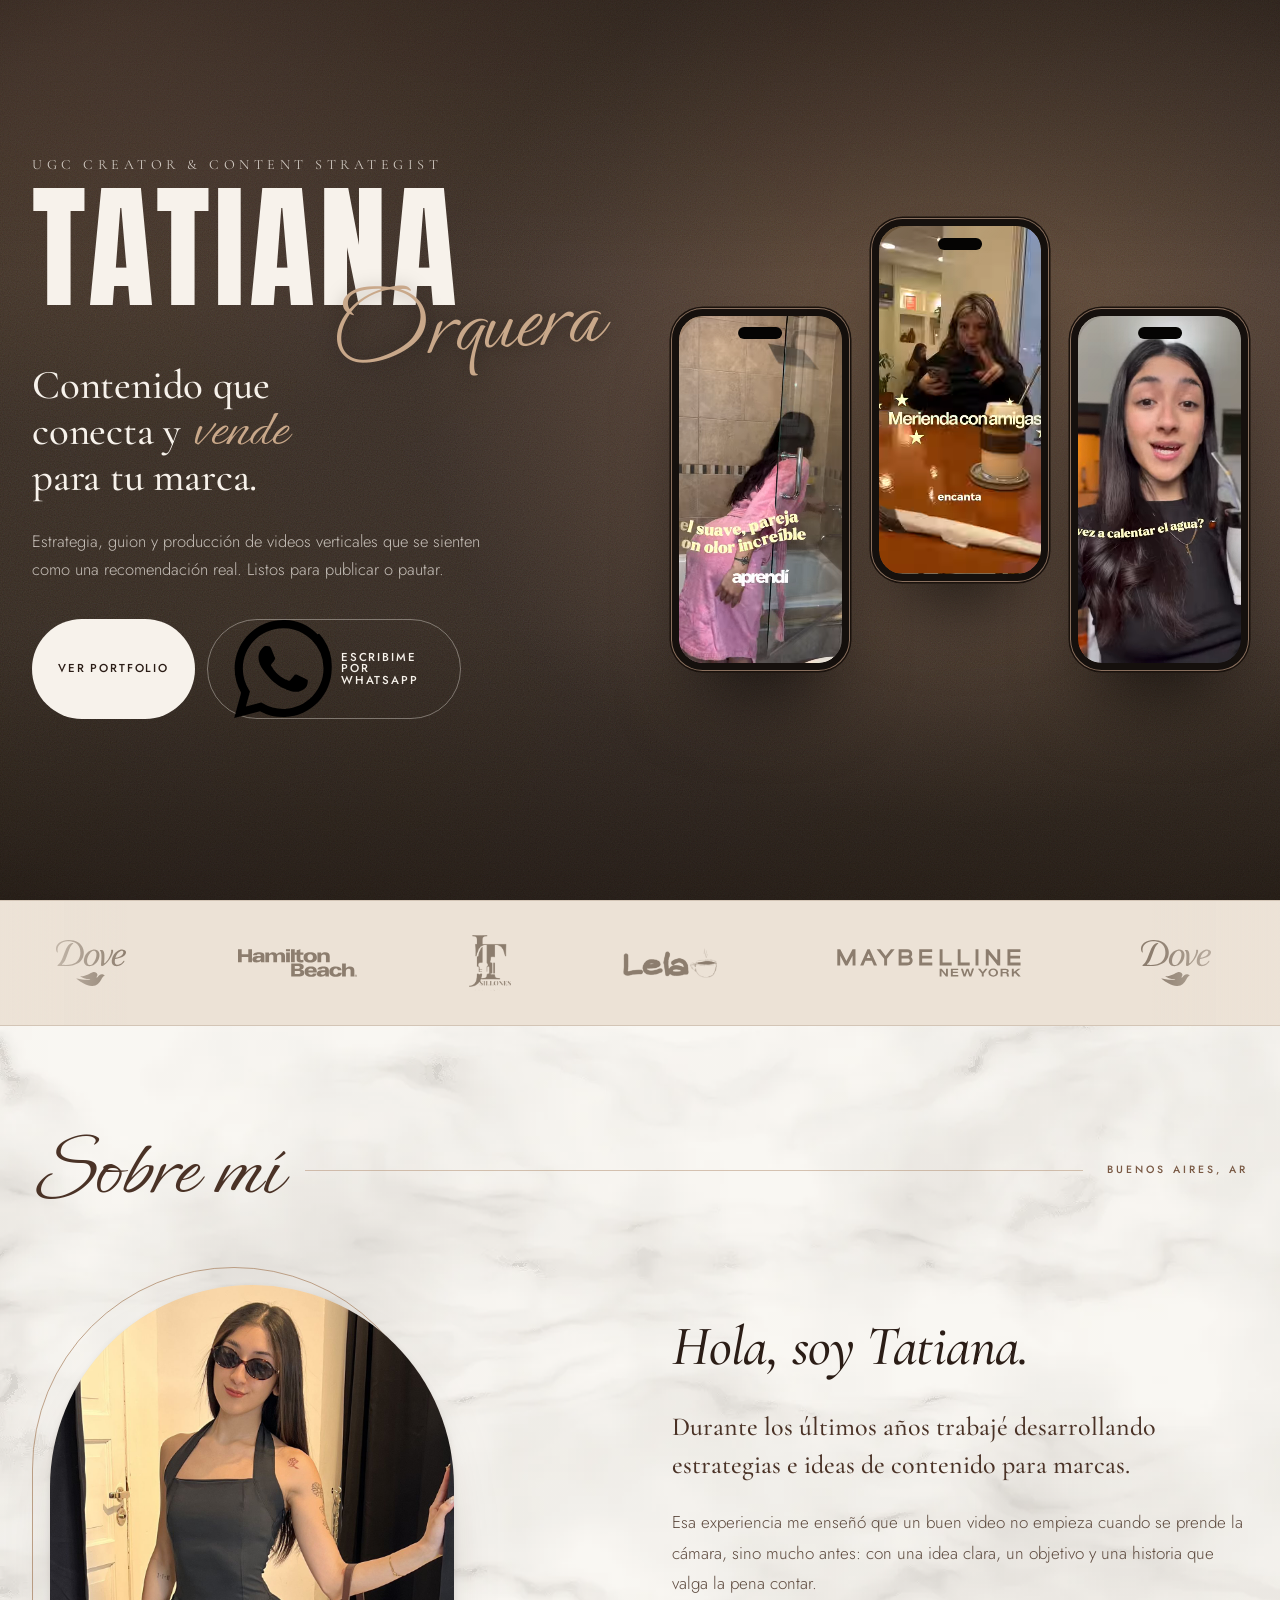
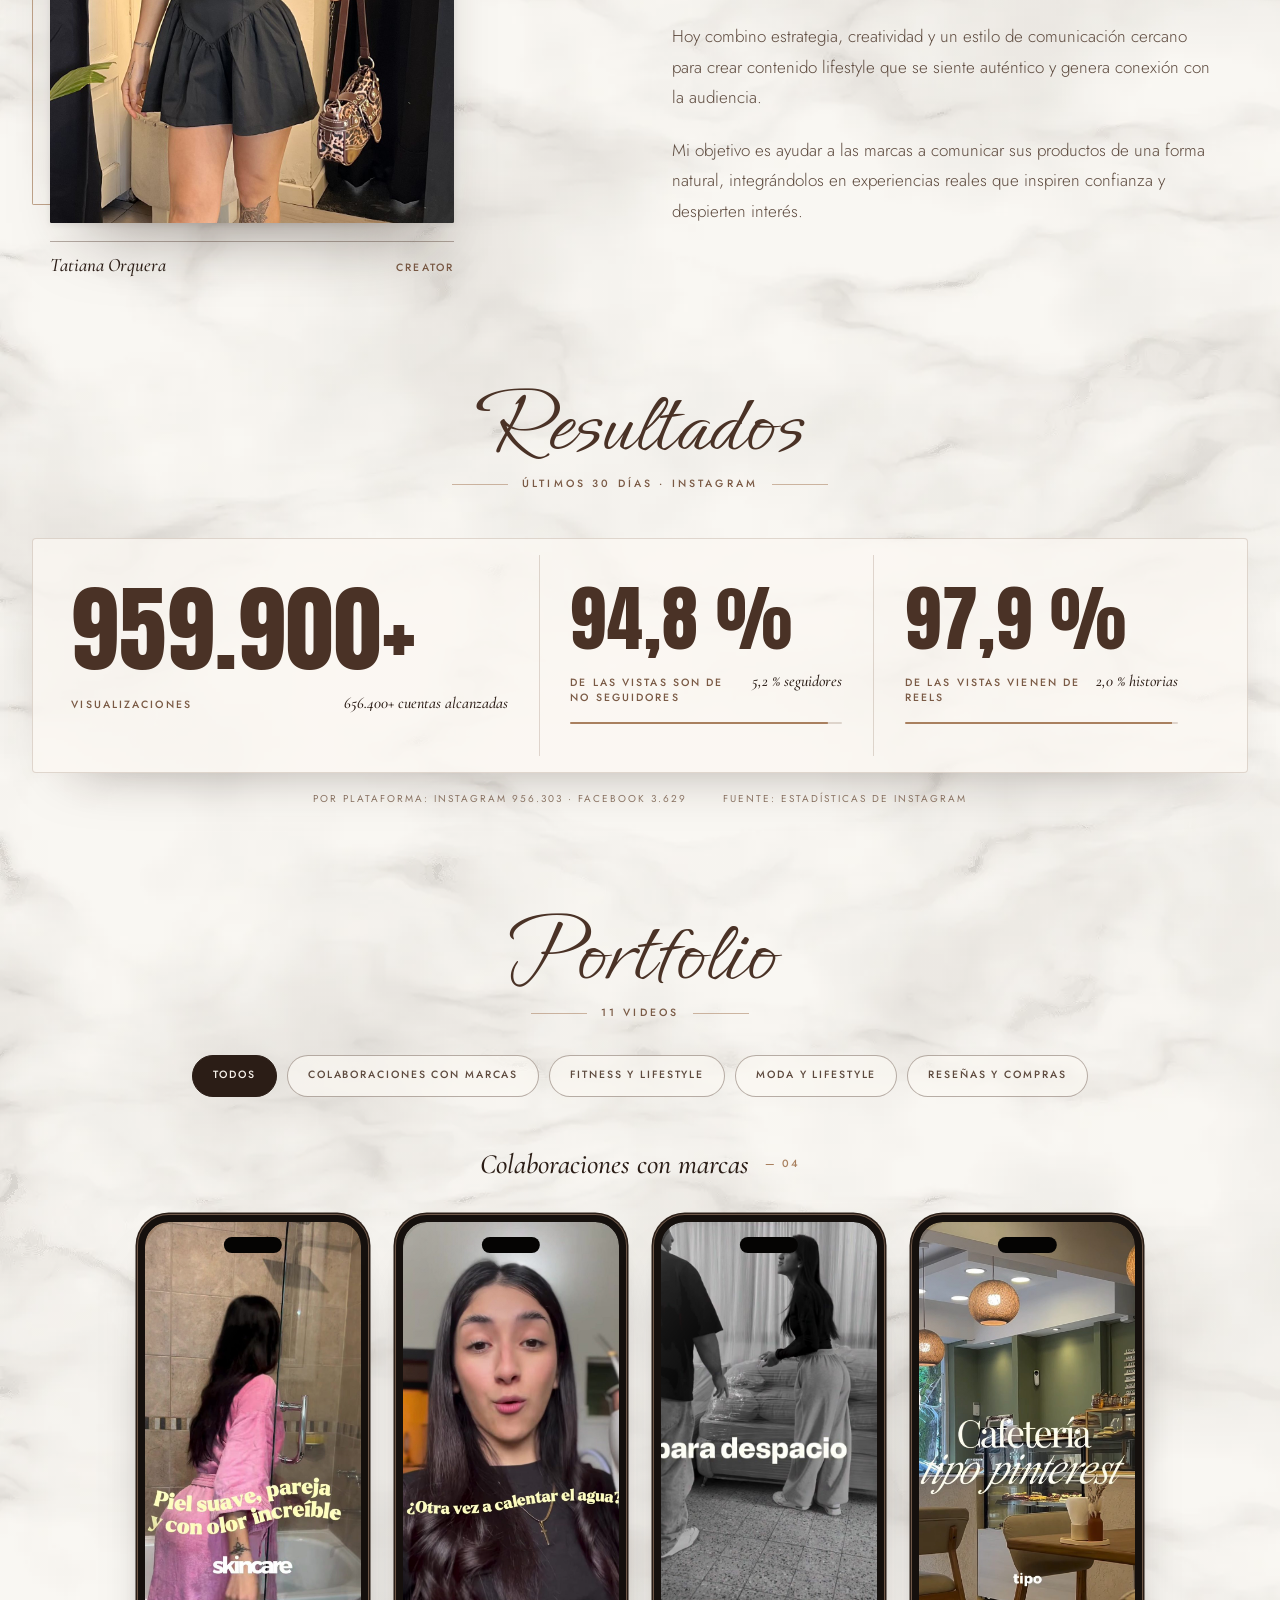
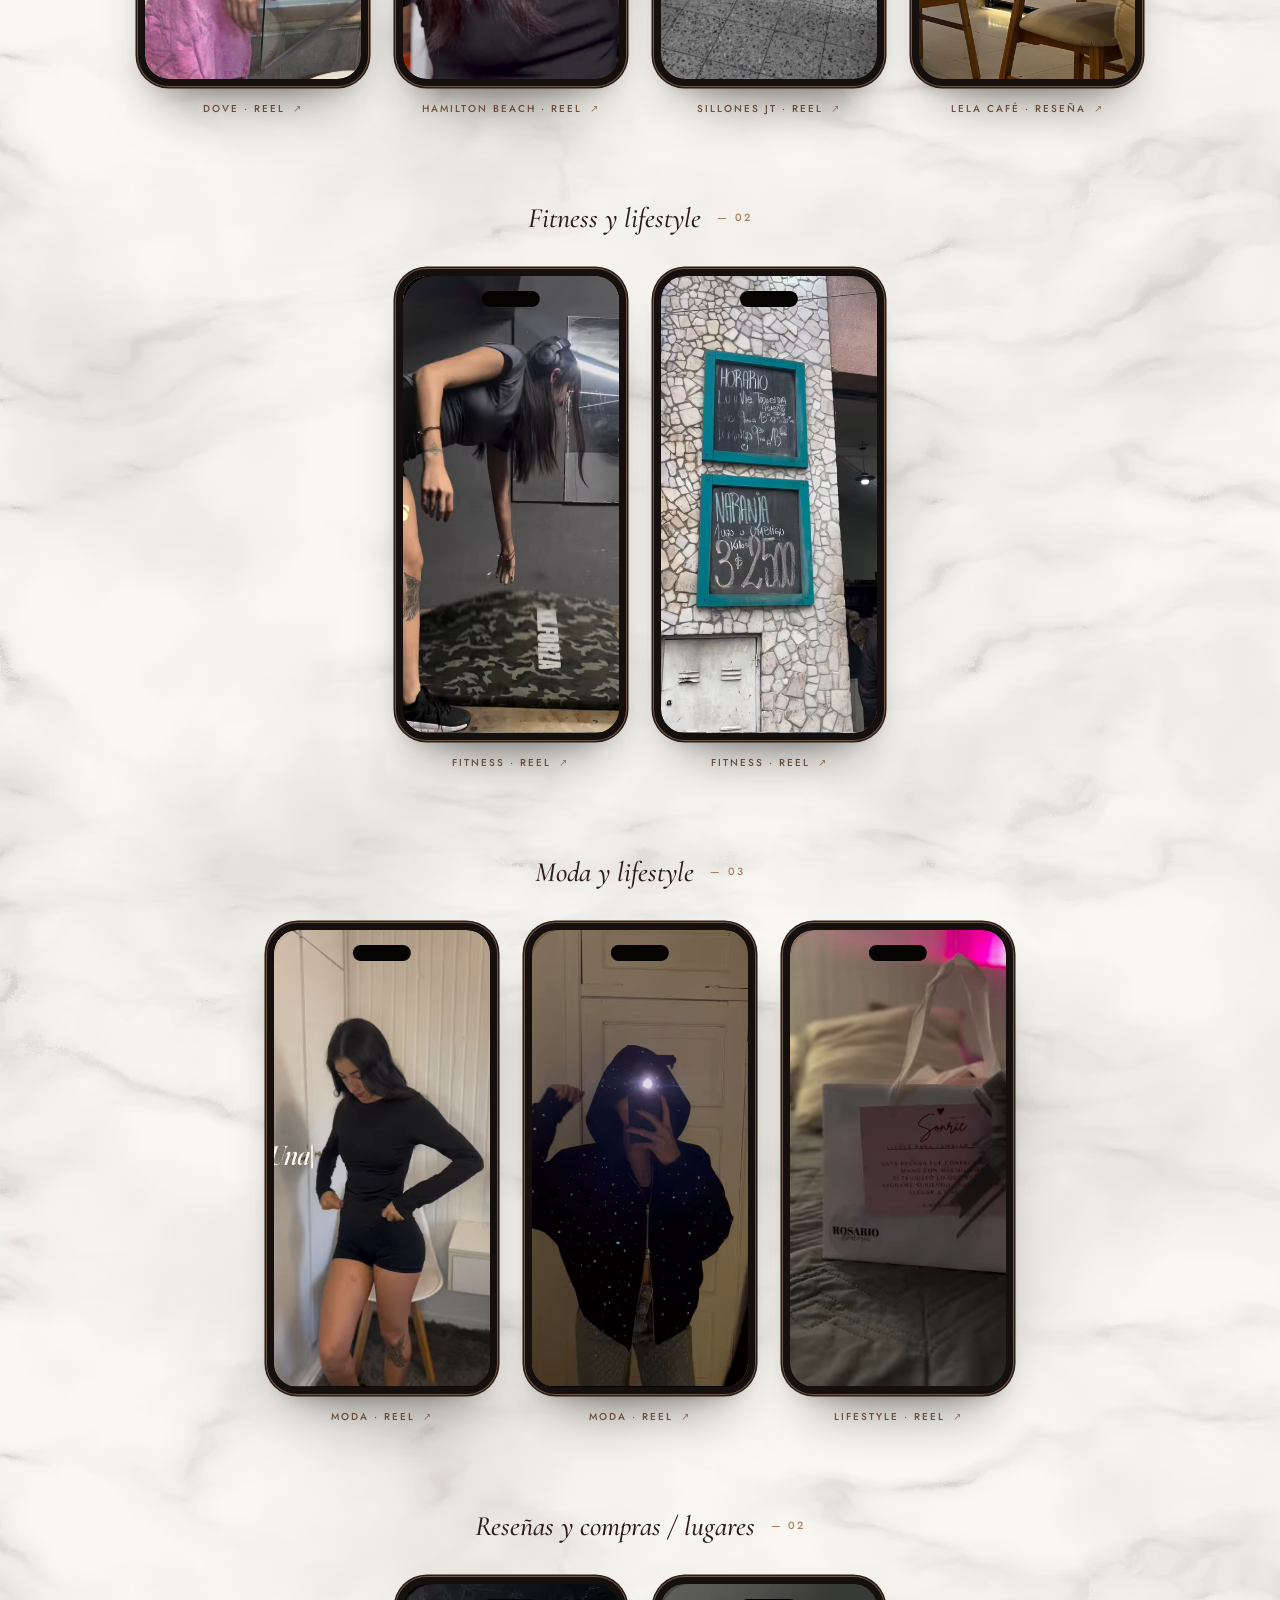
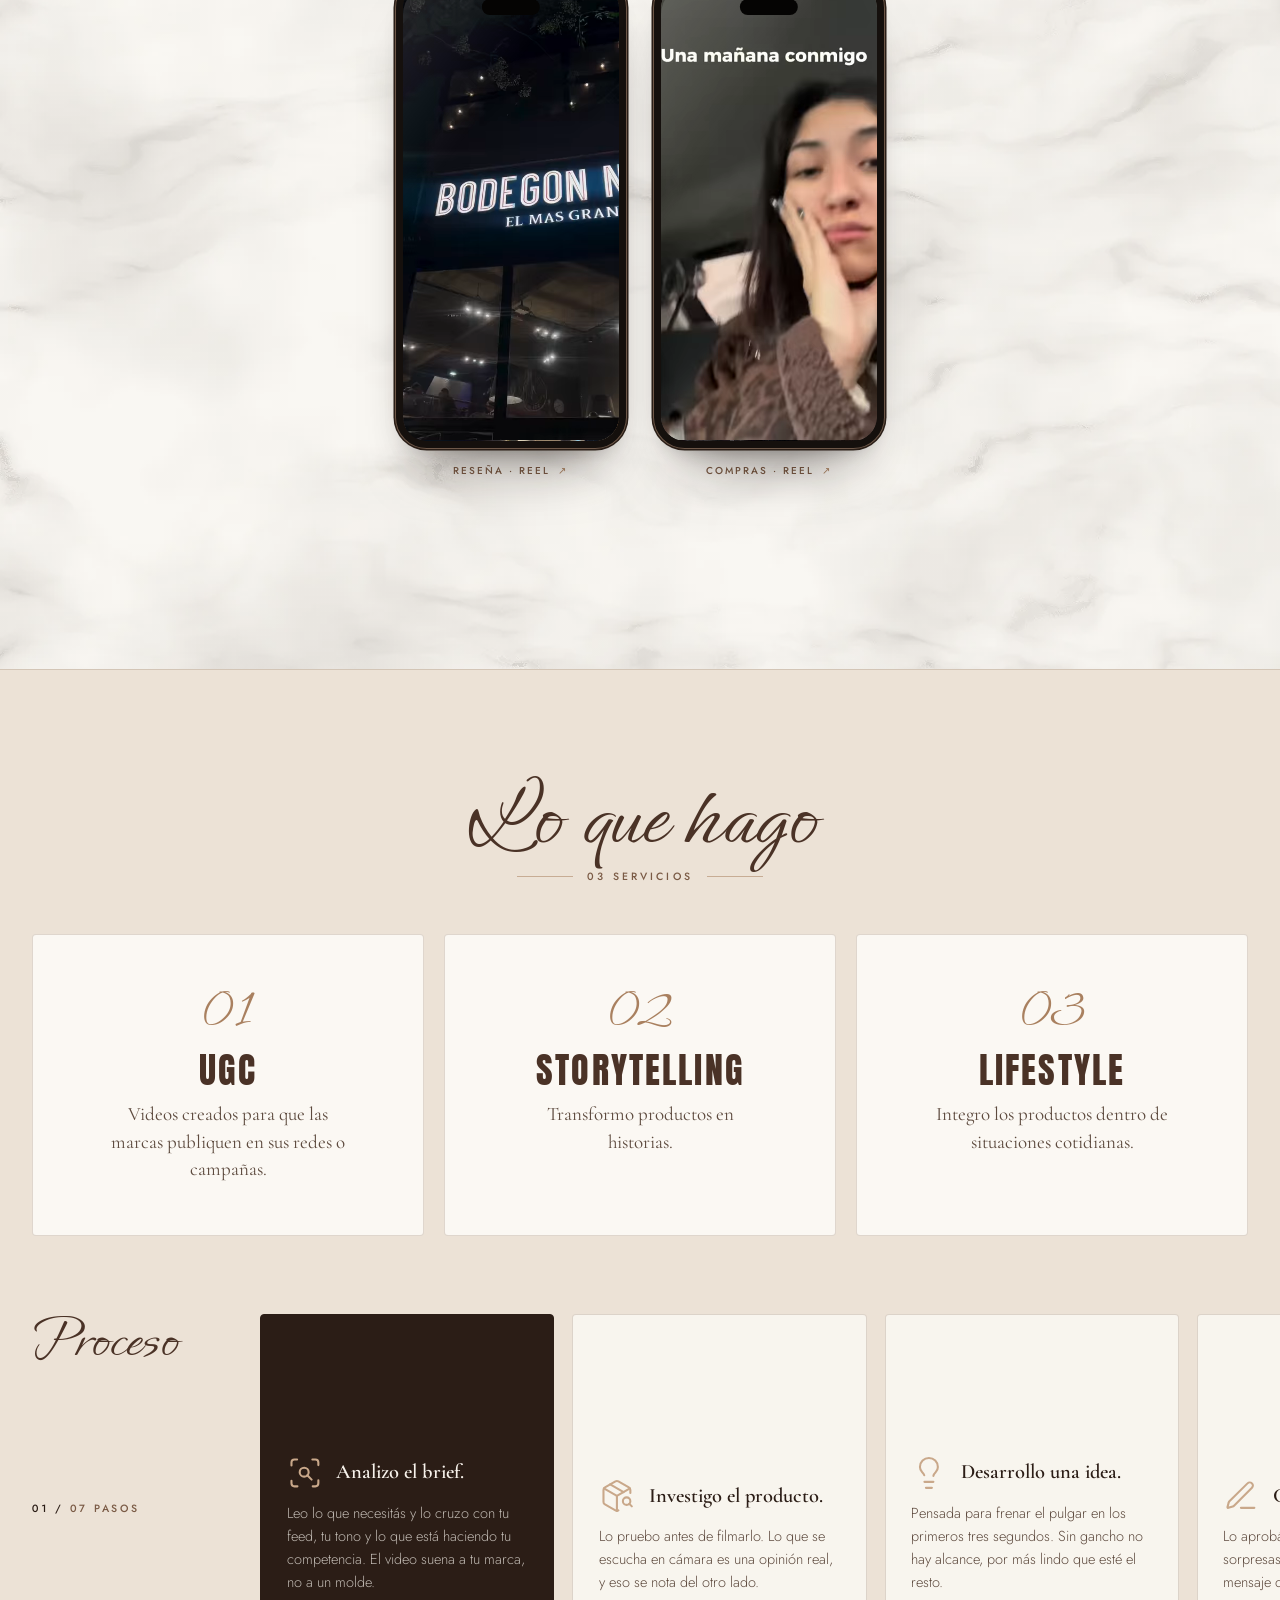
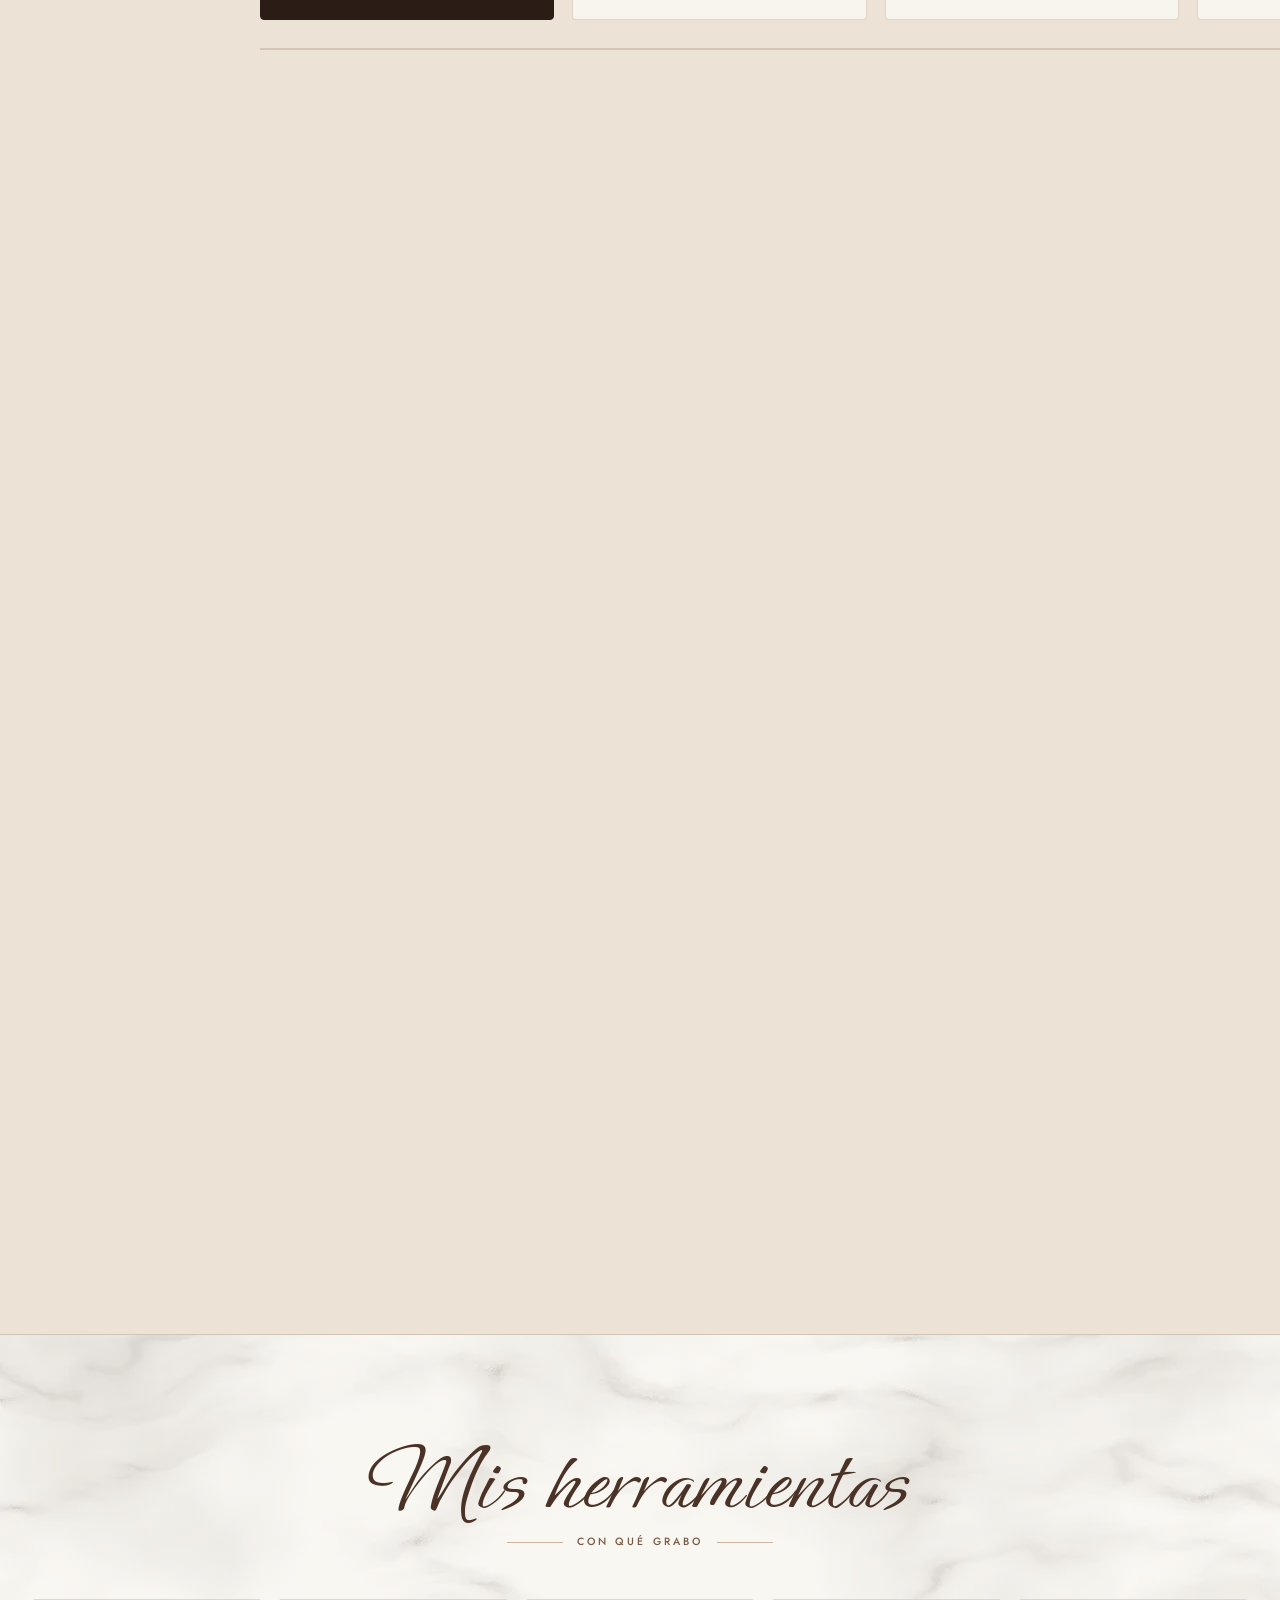
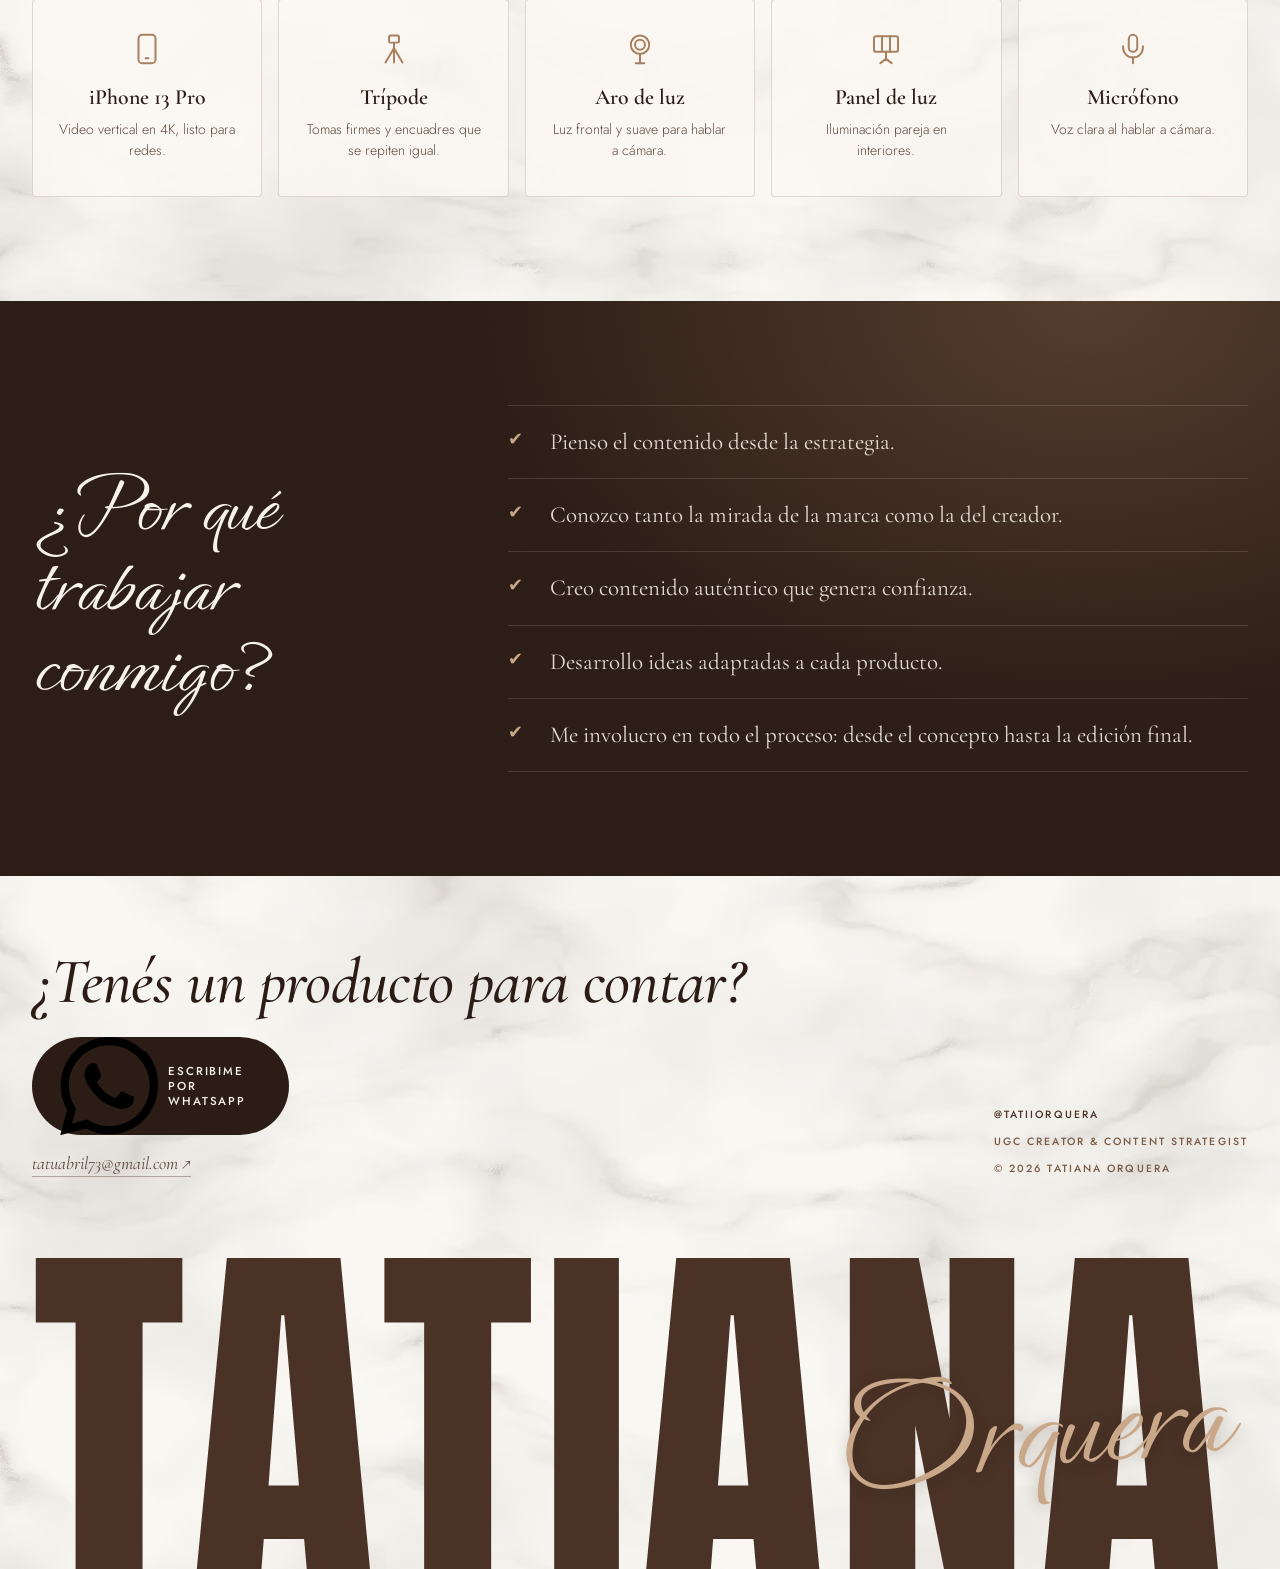
==== commit 37fb0934: "/nueva/: sacar la barra de navegación de arriba Pedido de Agus (t_162ee374): en la maqueta no va la " ====
--- a/nueva/index.html
+++ b/nueva/index.html
@@ -19,46 +19,13 @@
 <link rel="preconnect" href="https://fonts.googleapis.com">
 <link rel="preconnect" href="https://fonts.gstatic.com" crossorigin>
 <link href="https://fonts.googleapis.com/css2?family=Anton&family=Cormorant+Garamond:ital,wght@0,400;0,500;0,600;1,400;1,500&family=Ephesis&family=Jost:wght@300;400;500&display=swap" rel="stylesheet">
-<link rel="stylesheet" href="styles.css?v=10">
+<link rel="stylesheet" href="styles.css?v=11">
 <!-- Estética "media kit" (t_162ee374): mármol, marrones y script. Capa
      aparte encima de styles.css, que sigue siendo la base. -->
-<link rel="stylesheet" href="media-kit.css?v=1">
+<link rel="stylesheet" href="media-kit.css?v=2">
 <link rel="icon" href="data:image/svg+xml,%3Csvg xmlns='http://www.w3.org/2000/svg' viewBox='0 0 400 400'%3E%3Crect width='400' height='400' fill='%23f1f0ee'/%3E%3Ctext x='200' y='228' text-anchor='middle' font-family='Helvetica,Arial,sans-serif' font-size='112' font-weight='700' fill='%23111111'%3ETO%3C/text%3E%3C/svg%3E">
 </head>
 <body>
-
-<!-- ================= NAV ================= -->
-<div class="nav">
-  <div class="nav__bar">
-    <a class="nav__logo" href="#top">Tati <span>Orquera</span></a>
-
-    <nav class="nav__links" aria-label="Navegación principal">
-      <a href="#sobre">Sobre mí</a>
-      <a href="#resultados">Resultados</a>
-      <a href="#portfolio">Portfolio</a>
-      <a href="#servicios">Lo que hago</a>
-      <a href="#proceso">Proceso</a>
-    </nav>
-
-    <!-- Los 4 CTAs de contacto van a WhatsApp. El numero y el texto prellenado
-         estan escritos en cada href: para cambiarlos, buscar "wa.me" en este
-         archivo (nav, panel mobile, hero y footer). -->
-    <a class="nav__cta" href="https://wa.me/5491126948688?text=Hola%20Tati!%20Vi%20tu%20portfolio%20y%20quiero%20contarte%20sobre%20mi%20marca." target="_blank" rel="noopener"><svg class="ico-wa" viewBox="0 0 24 24" aria-hidden="true" focusable="false"><path d="M17.472 14.382c-.297-.149-1.758-.867-2.03-.967-.273-.099-.471-.148-.67.15-.197.297-.767.966-.94 1.164-.173.199-.347.223-.644.075-.297-.15-1.255-.463-2.39-1.475-.883-.788-1.48-1.761-1.653-2.059-.173-.297-.018-.458.13-.606.134-.133.298-.347.446-.52.149-.174.198-.298.298-.497.099-.198.05-.371-.025-.52-.075-.149-.669-1.612-.916-2.207-.242-.579-.487-.5-.669-.51-.173-.008-.371-.01-.57-.01-.198 0-.52.074-.792.372-.272.297-1.04 1.016-1.04 2.479 0 1.462 1.065 2.875 1.213 3.074.149.198 2.096 3.2 5.077 4.487.709.306 1.262.489 1.694.625.712.227 1.36.195 1.871.118.571-.085 1.758-.719 2.006-1.413.248-.694.248-1.289.173-1.413-.074-.124-.272-.198-.57-.347m-5.421 7.403h-.004a9.87 9.87 0 0 1-5.031-1.378l-.361-.214-3.741.982.998-3.648-.235-.374a9.86 9.86 0 0 1-1.51-5.26c.001-5.45 4.436-9.884 9.888-9.884 2.64 0 5.122 1.03 6.988 2.898a9.825 9.825 0 0 1 2.893 6.994c-.003 5.45-4.437 9.884-9.885 9.884m8.413-18.297A11.815 11.815 0 0 0 12.05 0C5.495 0 .16 5.335.157 11.892c0 2.096.547 4.142 1.588 5.945L.057 24l6.305-1.654a11.882 11.882 0 0 0 5.683 1.448h.005c6.554 0 11.89-5.335 11.893-11.893A11.821 11.821 0 0 0 20.885 3.4"/></svg>Trabajemos juntos</a>
-
-    <button class="nav__burger" type="button" aria-label="Menú" aria-expanded="false" aria-controls="nav-panel">
-      <span></span><span></span><span></span>
-    </button>
-  </div>
-
-  <div class="nav__panel" id="nav-panel" hidden>
-    <a href="#sobre">Sobre mí</a>
-    <a href="#resultados">Resultados</a>
-    <a href="#portfolio">Portfolio</a>
-    <a href="#servicios">Lo que hago</a>
-    <a href="#proceso">Proceso</a>
-    <a class="nav__panel-cta" href="https://wa.me/5491126948688?text=Hola%20Tati!%20Vi%20tu%20portfolio%20y%20quiero%20contarte%20sobre%20mi%20marca." target="_blank" rel="noopener"><svg class="ico-wa" viewBox="0 0 24 24" aria-hidden="true" focusable="false"><path d="M17.472 14.382c-.297-.149-1.758-.867-2.03-.967-.273-.099-.471-.148-.67.15-.197.297-.767.966-.94 1.164-.173.199-.347.223-.644.075-.297-.15-1.255-.463-2.39-1.475-.883-.788-1.48-1.761-1.653-2.059-.173-.297-.018-.458.13-.606.134-.133.298-.347.446-.52.149-.174.198-.298.298-.497.099-.198.05-.371-.025-.52-.075-.149-.669-1.612-.916-2.207-.242-.579-.487-.5-.669-.51-.173-.008-.371-.01-.57-.01-.198 0-.52.074-.792.372-.272.297-1.04 1.016-1.04 2.479 0 1.462 1.065 2.875 1.213 3.074.149.198 2.096 3.2 5.077 4.487.709.306 1.262.489 1.694.625.712.227 1.36.195 1.871.118.571-.085 1.758-.719 2.006-1.413.248-.694.248-1.289.173-1.413-.074-.124-.272-.198-.57-.347m-5.421 7.403h-.004a9.87 9.87 0 0 1-5.031-1.378l-.361-.214-3.741.982.998-3.648-.235-.374a9.86 9.86 0 0 1-1.51-5.26c.001-5.45 4.436-9.884 9.888-9.884 2.64 0 5.122 1.03 6.988 2.898a9.825 9.825 0 0 1 2.893 6.994c-.003 5.45-4.437 9.884-9.885 9.884m8.413-18.297A11.815 11.815 0 0 0 12.05 0C5.495 0 .16 5.335.157 11.892c0 2.096.547 4.142 1.588 5.945L.057 24l6.305-1.654a11.882 11.882 0 0 0 5.683 1.448h.005c6.554 0 11.89-5.335 11.893-11.893A11.821 11.821 0 0 0 20.885 3.4"/></svg>Trabajemos juntos</a>
-  </div>
-</div>
 
 <!-- ================= HERO =================
      Estructura de la plantilla Kommakomma (maqueta A de t_5225a700): tres
@@ -400,7 +367,7 @@
        (Idea / Guion / Grabación / Edición / Entrega) era un subconjunto exacto
        de estos 7 pasos: le faltaban el 01 y el 02, justo los que separan a una
        creadora de una editora de video. Sale del .wrap para poder sangrar hasta
-       el borde derecho; el id se conserva para que el link del nav siga yendo
+       el borde derecho; el id se conserva para que los links a #proceso sigan yendo
        a algun lado.
 
        Track horizontal: el JS mide el ancho del riel, estira el contenedor esa
@@ -607,6 +574,6 @@
   <p class="footer__big" aria-hidden="true">Tatiana <span>Orquera</span></p>
 </footer>
 
-<script src="main.js?v=10"></script>
+<script src="main.js?v=11"></script>
 </body>
 </html>
--- a/nueva/styles.css
+++ b/nueva/styles.css
@@ -37,8 +37,6 @@
      En desktop manda el CTA (44px); en mobile, la hamburguesa (46px).
      El hero se sube exactamente esto, así arranca pegado al borde superior
      y la barra flota encima sin dejar una franja blanca. */
-  --nav-control-h: 44px;
-  --nav-h: calc(12px + 10px + var(--nav-control-h) + 10px + 2px);
 }
 
 *, *::before, *::after { box-sizing: border-box; }
@@ -75,7 +73,6 @@
 
 /* Display type shares one recipe: Archivo at 125% width, tight tracking. */
 .hero__title,
-.nav__logo,
 .sobre__hi,
 .sec-head__title,
 .why__title,
@@ -86,153 +83,6 @@
 }
 
 /* ==========================================================================
-   NAV
-   ========================================================================== */
-
-.nav {
-  position: sticky;
-  top: 0;
-  z-index: 40;
-  padding: 12px clamp(16px, 4vw, 32px) 0;
-}
-
-.nav__bar {
-  max-width: var(--wrap);
-  margin: 0 auto;
-  display: flex;
-  align-items: center;
-  justify-content: space-between;
-  gap: 16px;
-  padding: 10px 10px 10px clamp(16px, 3vw, 22px);
-  border-radius: 999px;
-  border: 1px solid rgba(255, 255, 255, .55);
-  background: linear-gradient(180deg, rgba(255, 255, 255, .66) 0%, rgba(255, 255, 255, .34) 100%);
-  backdrop-filter: blur(22px) saturate(185%);
-  -webkit-backdrop-filter: blur(22px) saturate(185%);
-  box-shadow:
-    0 10px 34px -12px rgba(17, 17, 17, .22),
-    inset 0 1px 0 rgba(255, 255, 255, .85),
-    inset 0 -1px 0 rgba(255, 255, 255, .35);
-}
-
-.nav__logo {
-  font-size: clamp(15px, 2.4vw, 19px);
-  line-height: 1;
-  letter-spacing: -.01em;
-  white-space: nowrap;
-}
-
-.nav__links {
-  display: flex;
-  align-items: center;
-  gap: clamp(14px, 2vw, 26px);
-  font: 400 13px/1 var(--sans);
-  color: var(--grey-5);
-}
-
-.nav__links a {
-  color: var(--grey-5);
-  padding: 6px 0;
-}
-
-.nav__cta {
-  display: inline-flex;
-  align-items: center;
-  gap: 9px;
-  min-height: 44px;
-  padding: 0 22px;
-  background: var(--ink);
-  color: #fff;
-  border-radius: 999px;
-  font: 500 13px/1 var(--sans);
-  white-space: nowrap;
-  transition: background .18s ease;
-}
-
-.nav__cta:hover { background: #3a3a3a; color: #fff; }
-
-.ico-wa {
-  width: 1.15em;
-  height: 1.15em;
-  flex: none;
-  fill: currentColor;
-}
-
-.nav__burger {
-  display: none;
-  flex-direction: column;
-  justify-content: center;
-  gap: 5px;
-  width: 46px;
-  height: 46px;
-  padding: 0 12px;
-  border: none;
-  border-radius: 999px;
-  background: var(--ink);
-  cursor: pointer;
-}
-
-.nav__burger span {
-  display: block;
-  height: 1.5px;
-  background: #fff;
-  border-radius: 2px;
-}
-
-.nav__panel {
-  max-width: var(--wrap);
-  margin: 10px auto 0;
-  padding: 14px;
-  border-radius: 26px;
-  border: 1px solid rgba(255, 255, 255, .55);
-  background: linear-gradient(180deg, rgba(255, 255, 255, .86), rgba(255, 255, 255, .68));
-  backdrop-filter: blur(22px) saturate(185%);
-  -webkit-backdrop-filter: blur(22px) saturate(185%);
-  box-shadow: 0 18px 44px -18px rgba(17, 17, 17, .3);
-  display: flex;
-  flex-direction: column;
-  gap: 4px;
-}
-
-.nav__panel[hidden] { display: none; }
-
-.nav__panel a {
-  display: flex;
-  align-items: center;
-  min-height: 48px;
-  padding: 0 14px;
-  border-radius: 16px;
-  font: 500 16px/1 var(--sans);
-  color: var(--ink);
-}
-
-.nav__panel a:active { background: rgba(17, 17, 17, .06); }
-
-.nav__panel .nav__panel-cta {
-  gap: 9px;
-  justify-content: center;
-  min-height: 50px;
-  margin-top: 6px;
-  border-radius: 999px;
-  background: var(--ink);
-  color: #fff;
-  font-size: 15px;
-}
-
-/* Prototype swaps desktop/mobile nav at matchMedia("(max-width: 860px)"). */
-@media (max-width: 860px) {
-  :root { --nav-control-h: 46px; }
-
-  .nav__links,
-  .nav__cta { display: none; }
-  .nav__burger { display: flex; }
-}
-
-@media (min-width: 861px) {
-  .nav__panel { display: none; }
-}
-
-/* ==========================================================================
    HERO
    ========================================================================== */
 
@@ -242,8 +92,7 @@
   display: flex;
   align-items: flex-end;
   min-height: min(100vh, 900px);
-  margin-top: calc(var(--nav-h) * -1);
-  padding: calc(var(--nav-h) + clamp(28px, 5vw, 56px)) var(--gutter) clamp(20px, 3vw, 28px);
+  padding: clamp(28px, 5vw, 56px) var(--gutter) clamp(20px, 3vw, 28px);
   background: var(--sand);
   color: var(--ink);
 }
--- a/nueva/media-kit.css
+++ b/nueva/media-kit.css
@@ -71,7 +71,6 @@
 
 /* Anton no tiene ancho variable ni otro peso: se anula la receta de Archivo. */
 .hero__title,
-.nav__logo,
 .sobre__hi,
 .sec-head__title,
 .why__title,
@@ -92,76 +91,6 @@
 .footer__meta {
   font-family: var(--sans);
   letter-spacing: .2em;
-  text-transform: uppercase;
-}
-
-/* ==========================================================================
-   NAV
-   ========================================================================== */
-
-.nav__bar {
-  border-color: rgba(255, 255, 255, .5);
-  background: linear-gradient(180deg, rgba(251, 248, 243, .82), rgba(247, 242, 235, .64));
-  box-shadow:
-    0 12px 36px -16px rgba(43, 29, 22, .45),
-    inset 0 1px 0 rgba(255, 255, 255, .9);
-}
-
-.nav__logo {
-  display: inline-flex;
-  align-items: baseline;
-  gap: .12em;
-  font: 400 clamp(19px, 2.4vw, 23px)/1 var(--display);
-  letter-spacing: .04em;
-  text-transform: uppercase;
-  color: var(--espresso);
-}
-
-.nav__logo span {
-  font: 400 1.25em/0 var(--script);
-  letter-spacing: 0;
-  text-transform: none;
-  color: var(--caramel);
-  transform: translateY(.08em);
-}
-
-.nav__links {
-  font: 500 11px/1 var(--sans);
-  letter-spacing: .2em;
-  text-transform: uppercase;
-}
-
-.nav__links a { color: var(--ink-soft); }
-.nav__links a:hover { color: var(--espresso); }
-
-.nav__cta,
-.nav__burger,
-.nav__panel .nav__panel-cta {
-  background: var(--espresso);
-  color: var(--cream);
-}
-
-.nav__cta {
-  font: 500 11.5px/1 var(--sans);
-  letter-spacing: .14em;
-  text-transform: uppercase;
-}
-
-.nav__cta:hover { background: var(--chocolate); color: var(--cream); }
-.nav__burger span { background: var(--cream); }
-
-.nav__panel {
-  background: linear-gradient(180deg, rgba(251, 248, 243, .94), rgba(247, 242, 235, .86));
-}
-
-.nav__panel a {
-  font: 400 22px/1 var(--serif);
-  color: var(--espresso);
-}
-
-.nav__panel .nav__panel-cta {
-  font: 500 12px/1 var(--sans);
-  letter-spacing: .16em;
   text-transform: uppercase;
 }
 
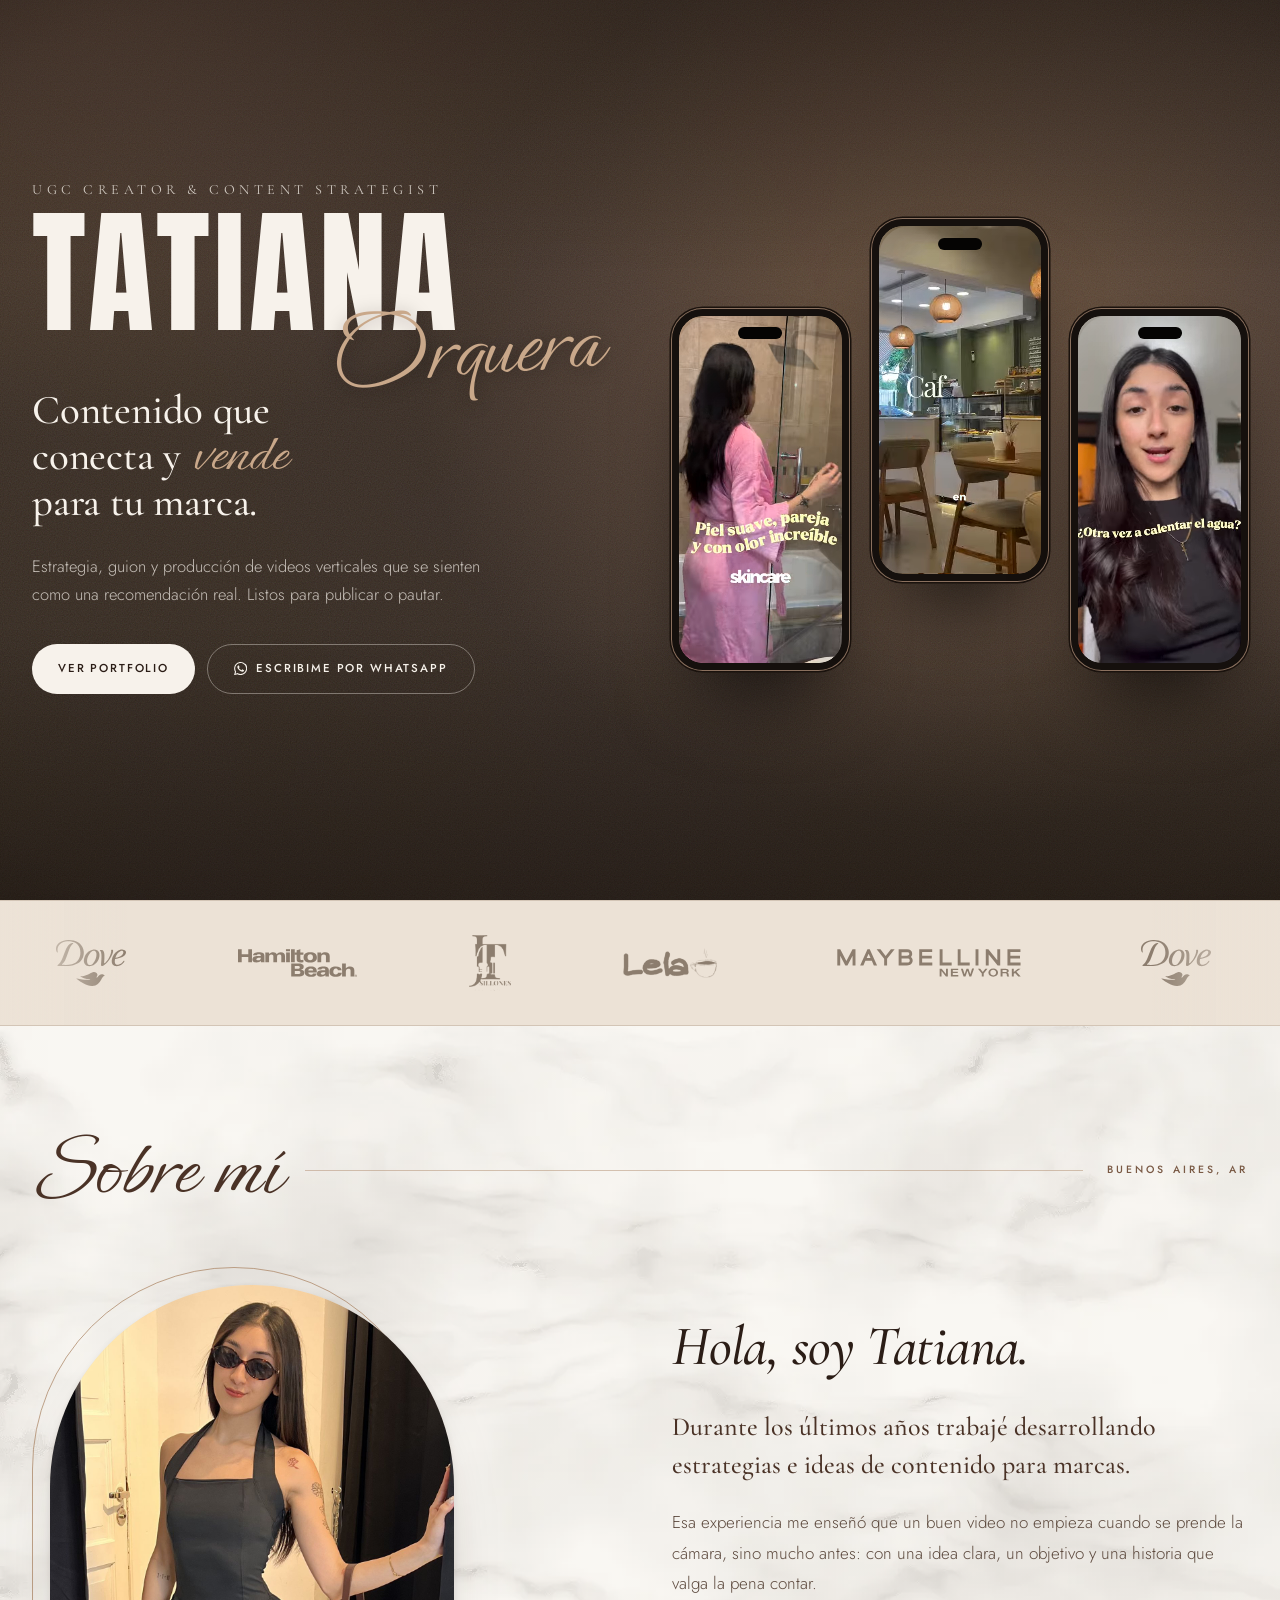
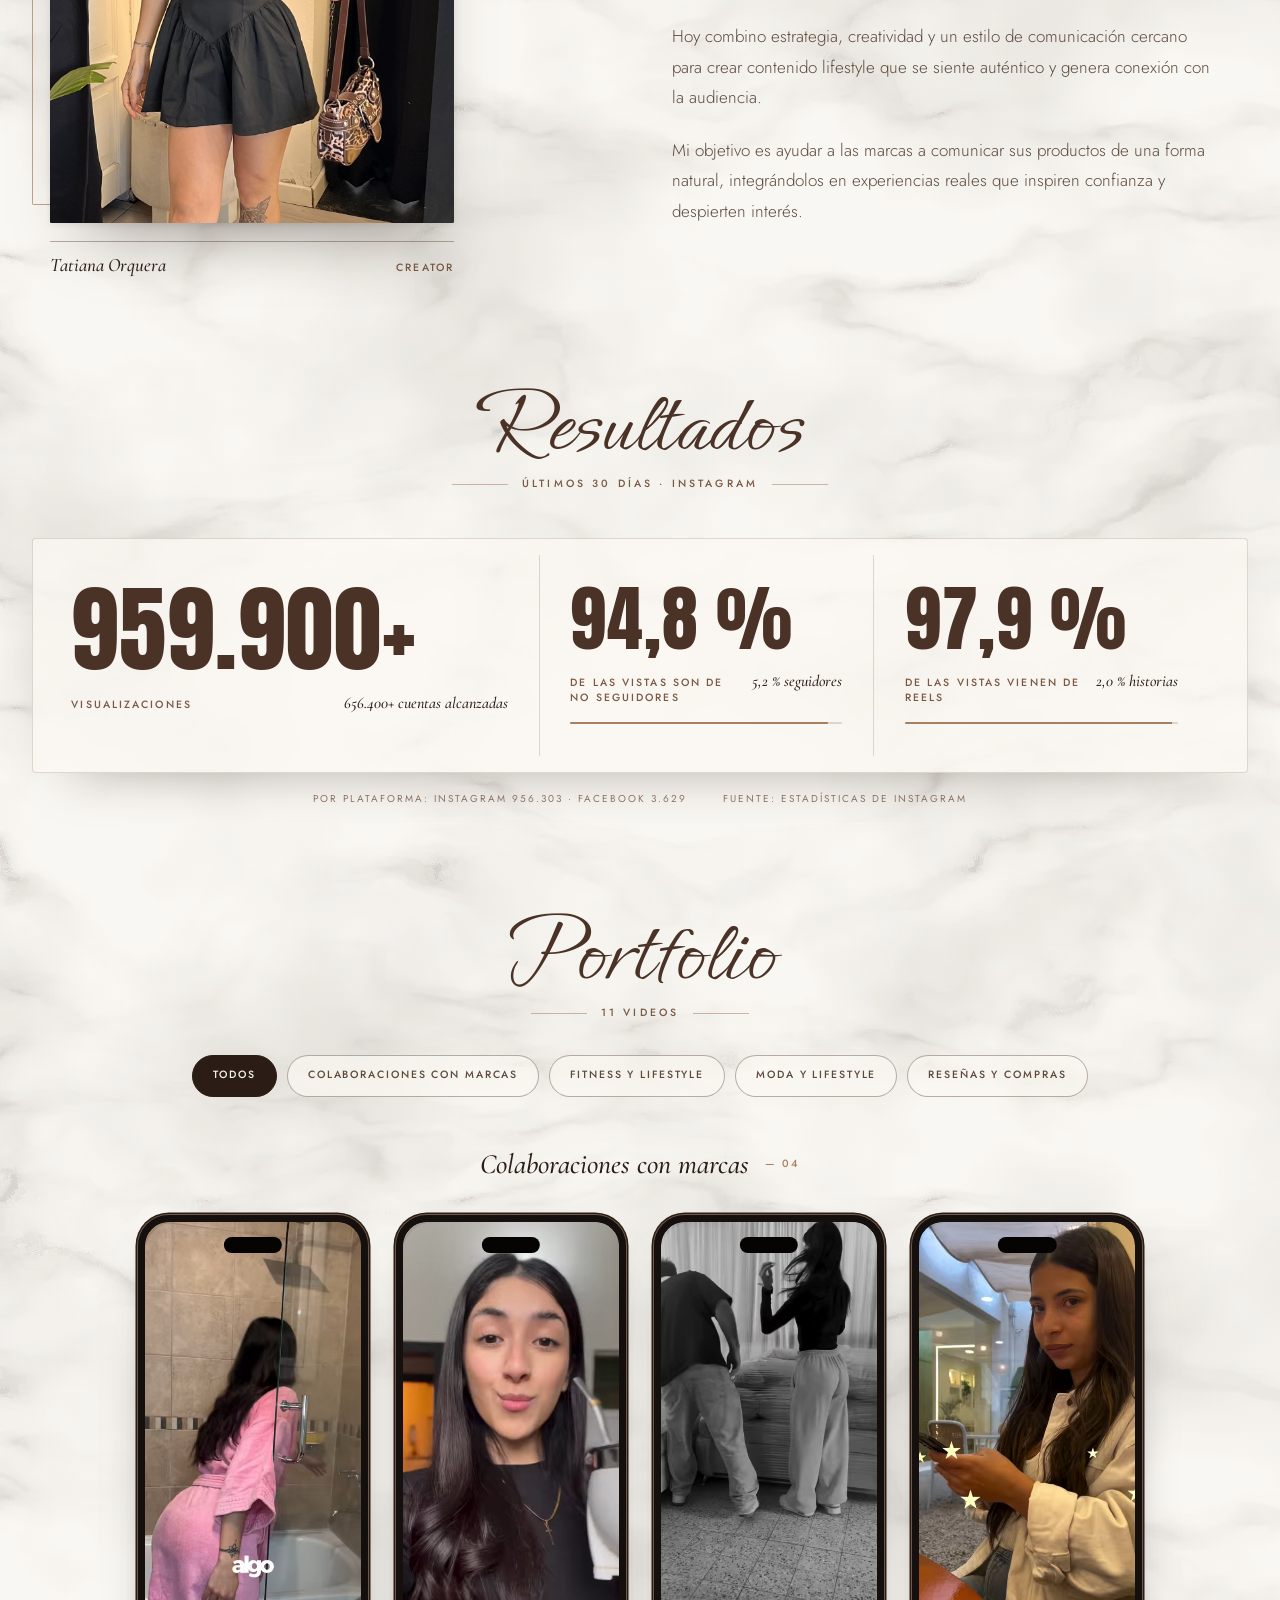
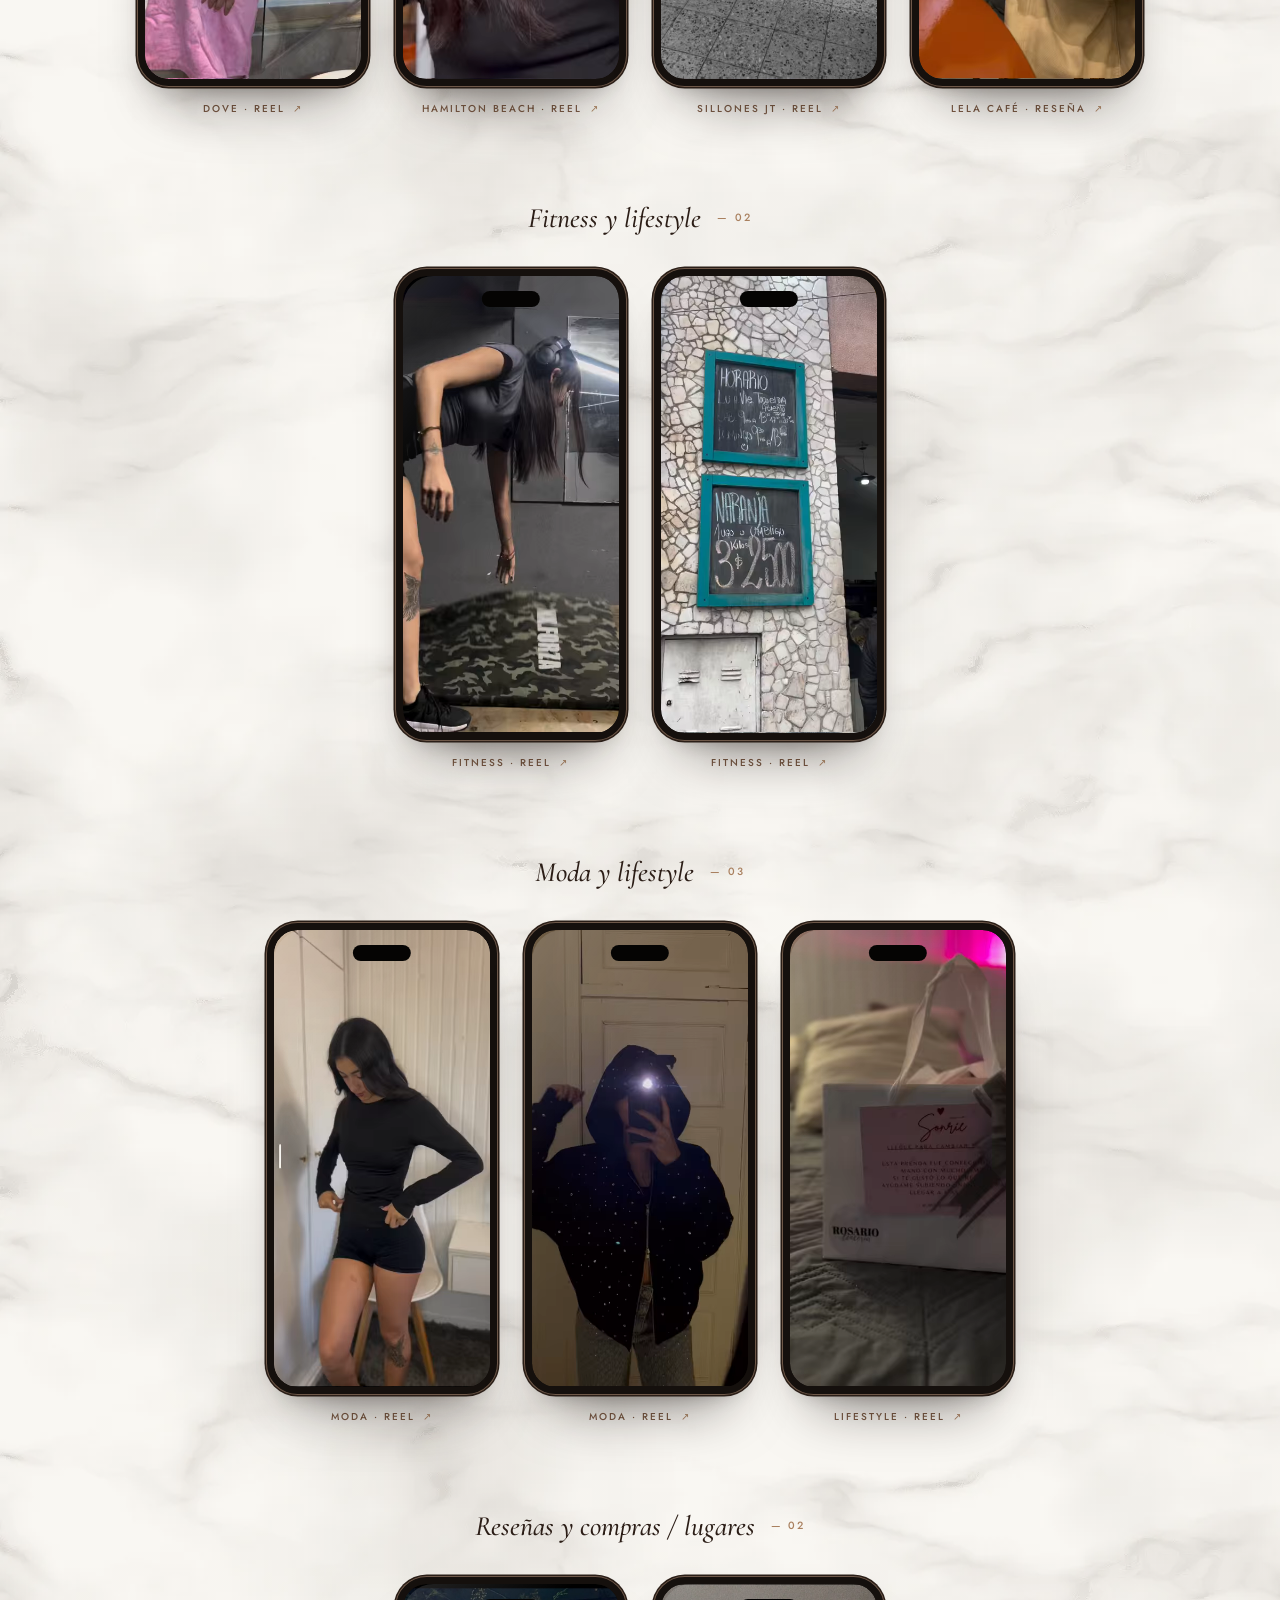
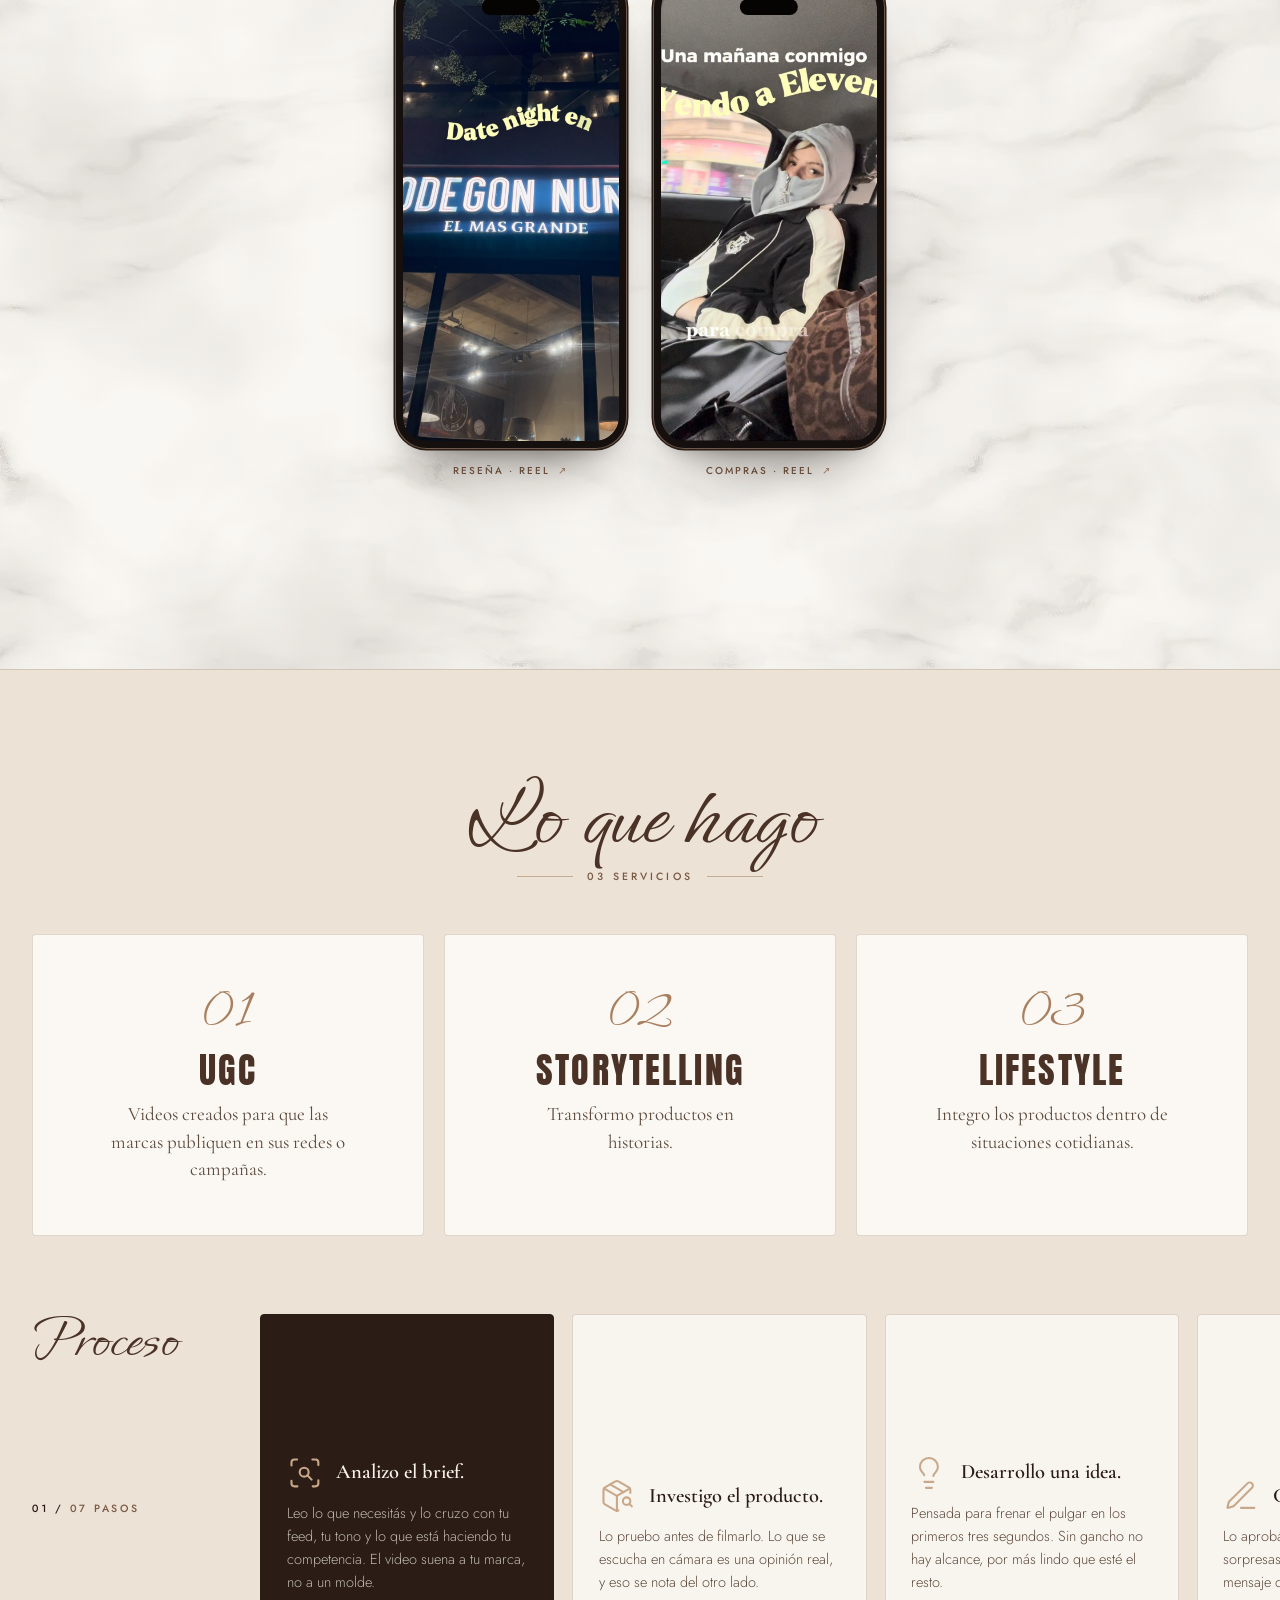
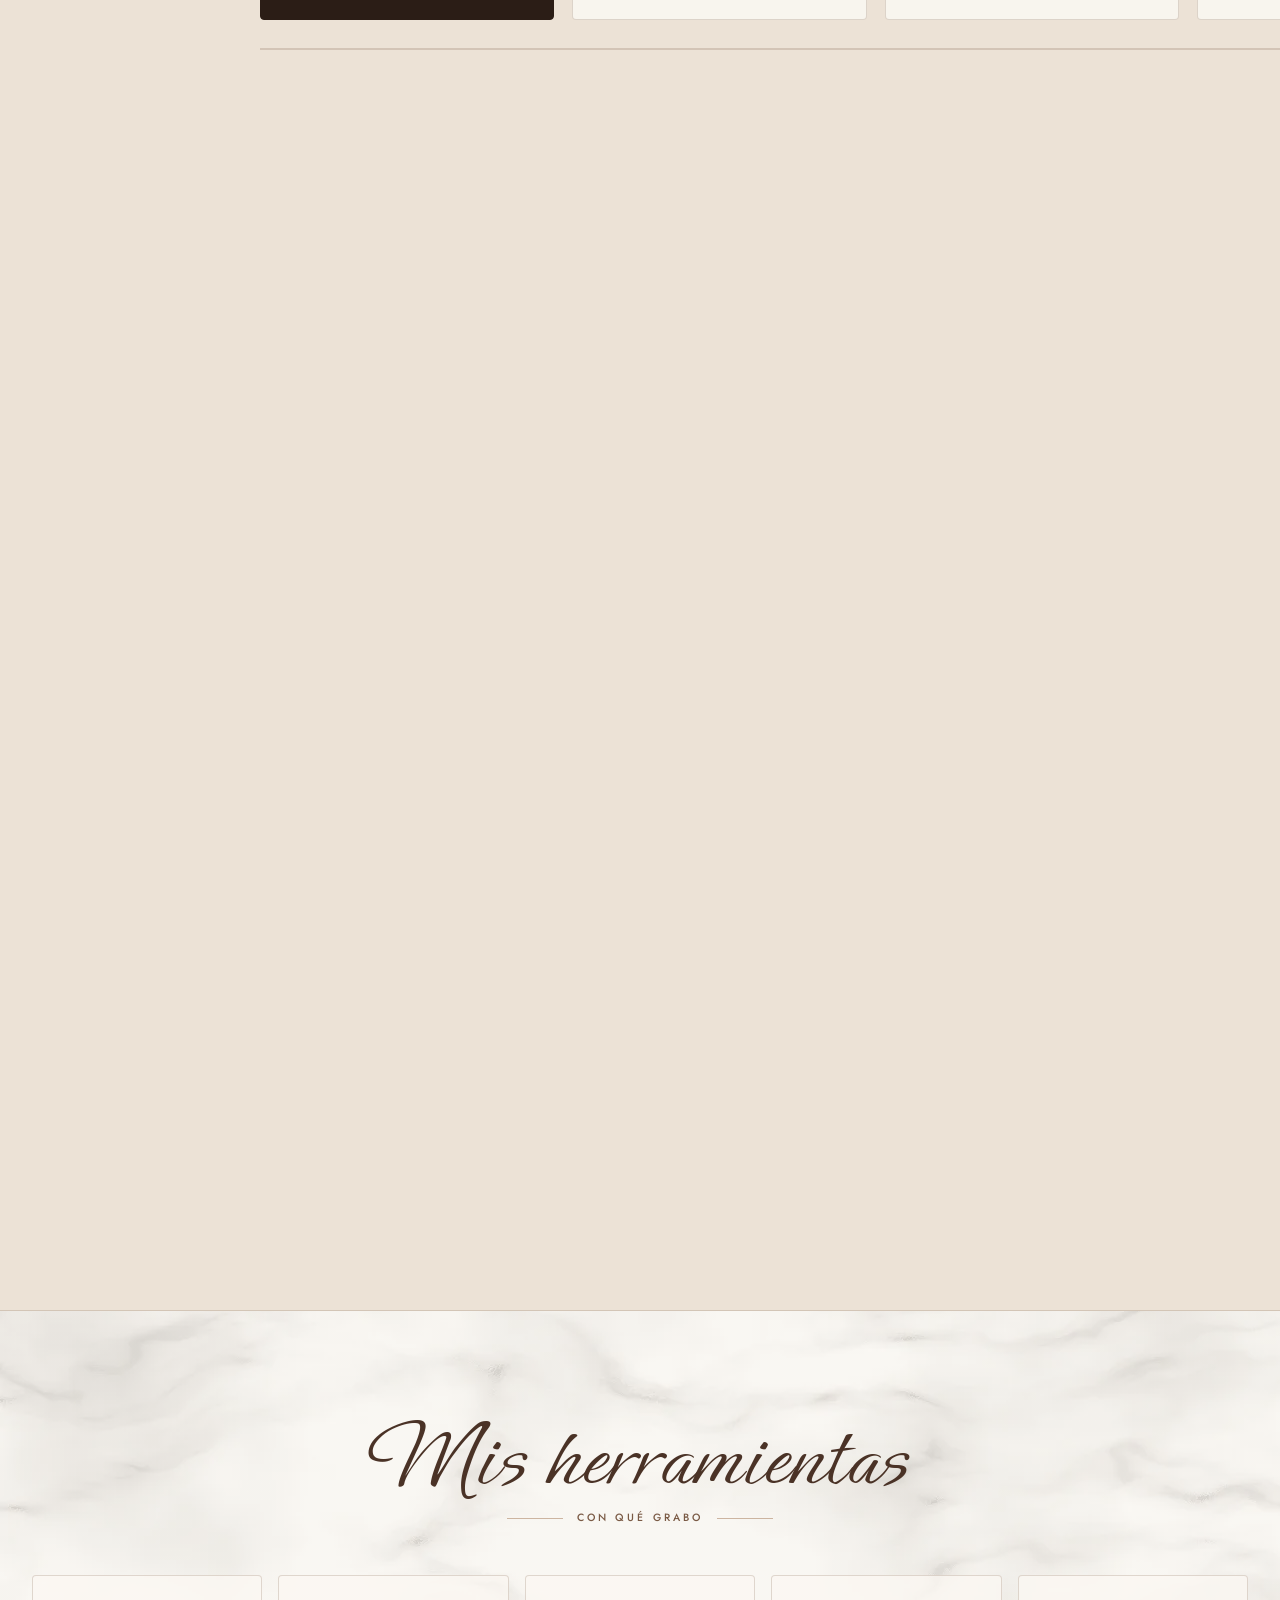
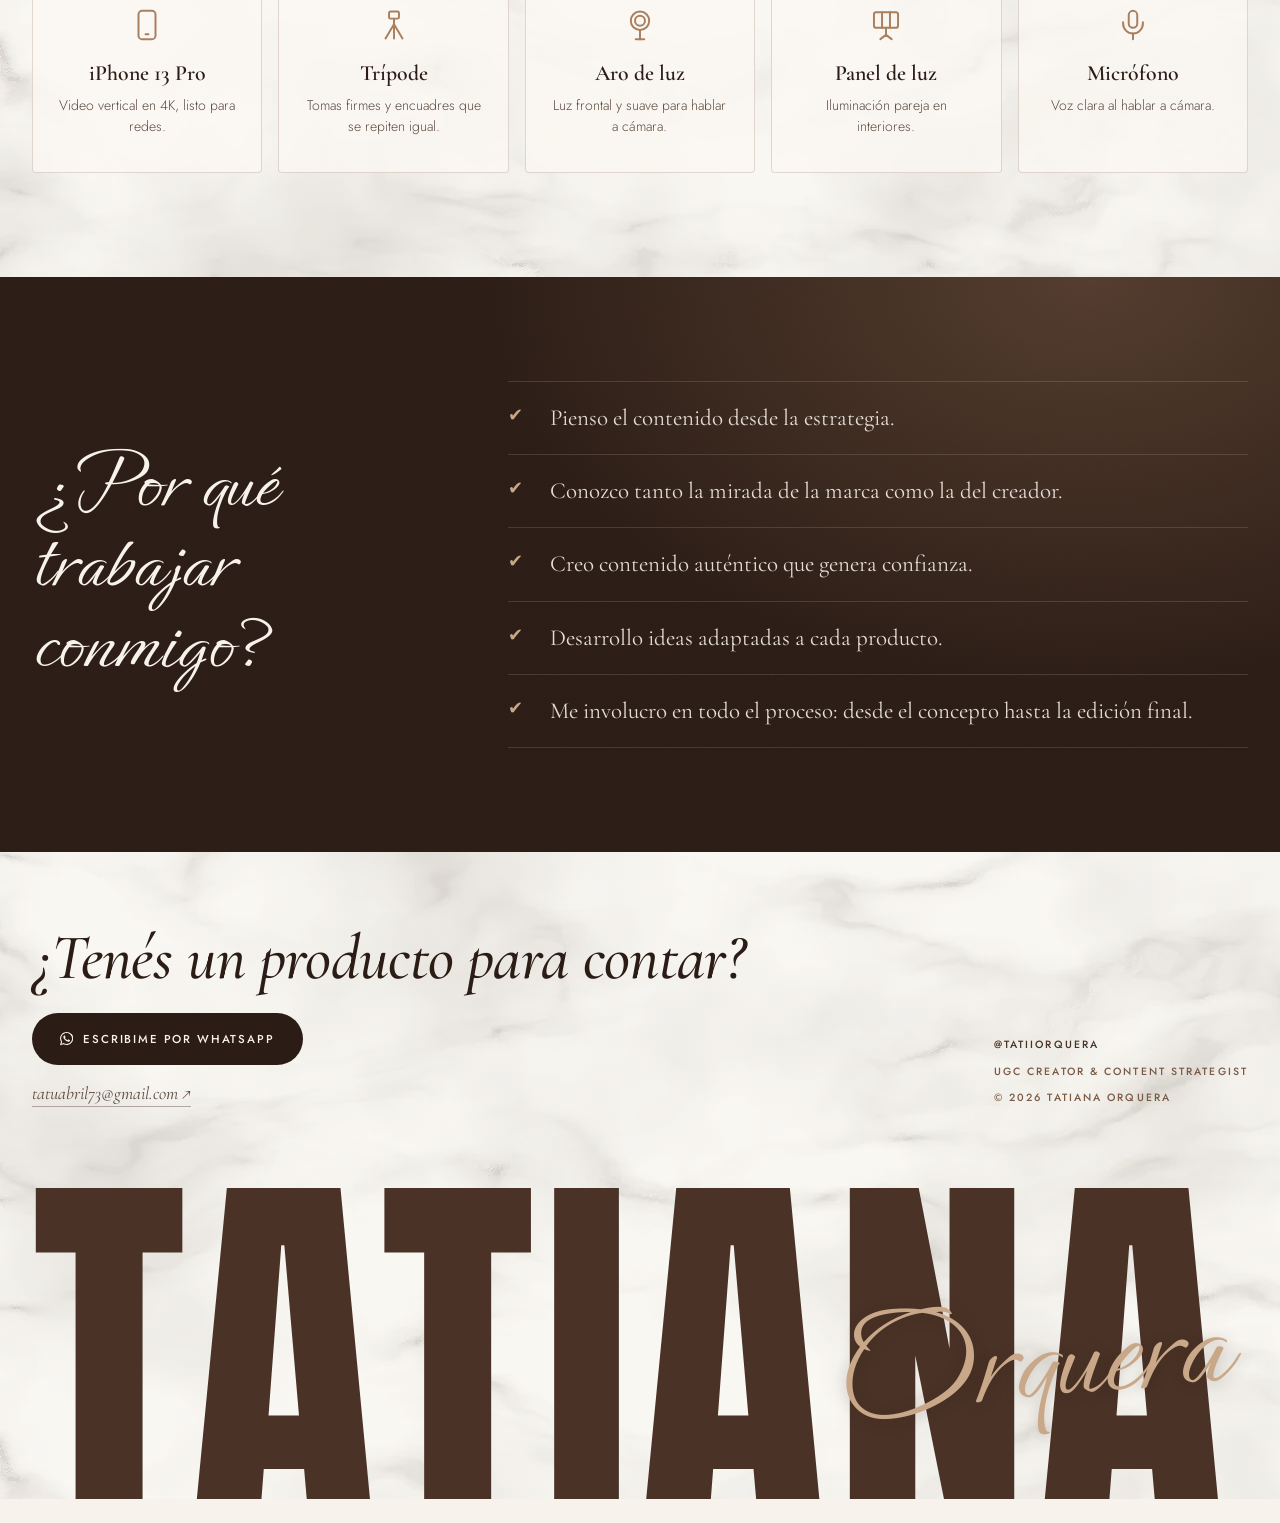
==== commit d36a3ae7: "/nueva/: devolver el estilo del ícono de WhatsApp Al sacar la barra (#13) se fue con ella la regla ." ====
--- a/nueva/index.html
+++ b/nueva/index.html
@@ -19,7 +19,7 @@
 <link rel="preconnect" href="https://fonts.googleapis.com">
 <link rel="preconnect" href="https://fonts.gstatic.com" crossorigin>
 <link href="https://fonts.googleapis.com/css2?family=Anton&family=Cormorant+Garamond:ital,wght@0,400;0,500;0,600;1,400;1,500&family=Ephesis&family=Jost:wght@300;400;500&display=swap" rel="stylesheet">
-<link rel="stylesheet" href="styles.css?v=11">
+<link rel="stylesheet" href="styles.css?v=12">
 <!-- Estética "media kit" (t_162ee374): mármol, marrones y script. Capa
      aparte encima de styles.css, que sigue siendo la base. -->
 <link rel="stylesheet" href="media-kit.css?v=2">
--- a/nueva/styles.css
+++ b/nueva/styles.css
@@ -80,6 +80,15 @@
   font-family: var(--display);
   font-weight: 700;
   font-stretch: 125%;
+}
+
+/* Ícono de WhatsApp de los botones (hero y pie): del tamaño y el color del
+   texto. Vivía con la barra de arriba, que en /nueva/ no está. */
+.ico-wa {
+  width: 1.15em;
+  height: 1.15em;
+  flex: none;
+  fill: currentColor;
 }
 
 /* ==========================================================================
